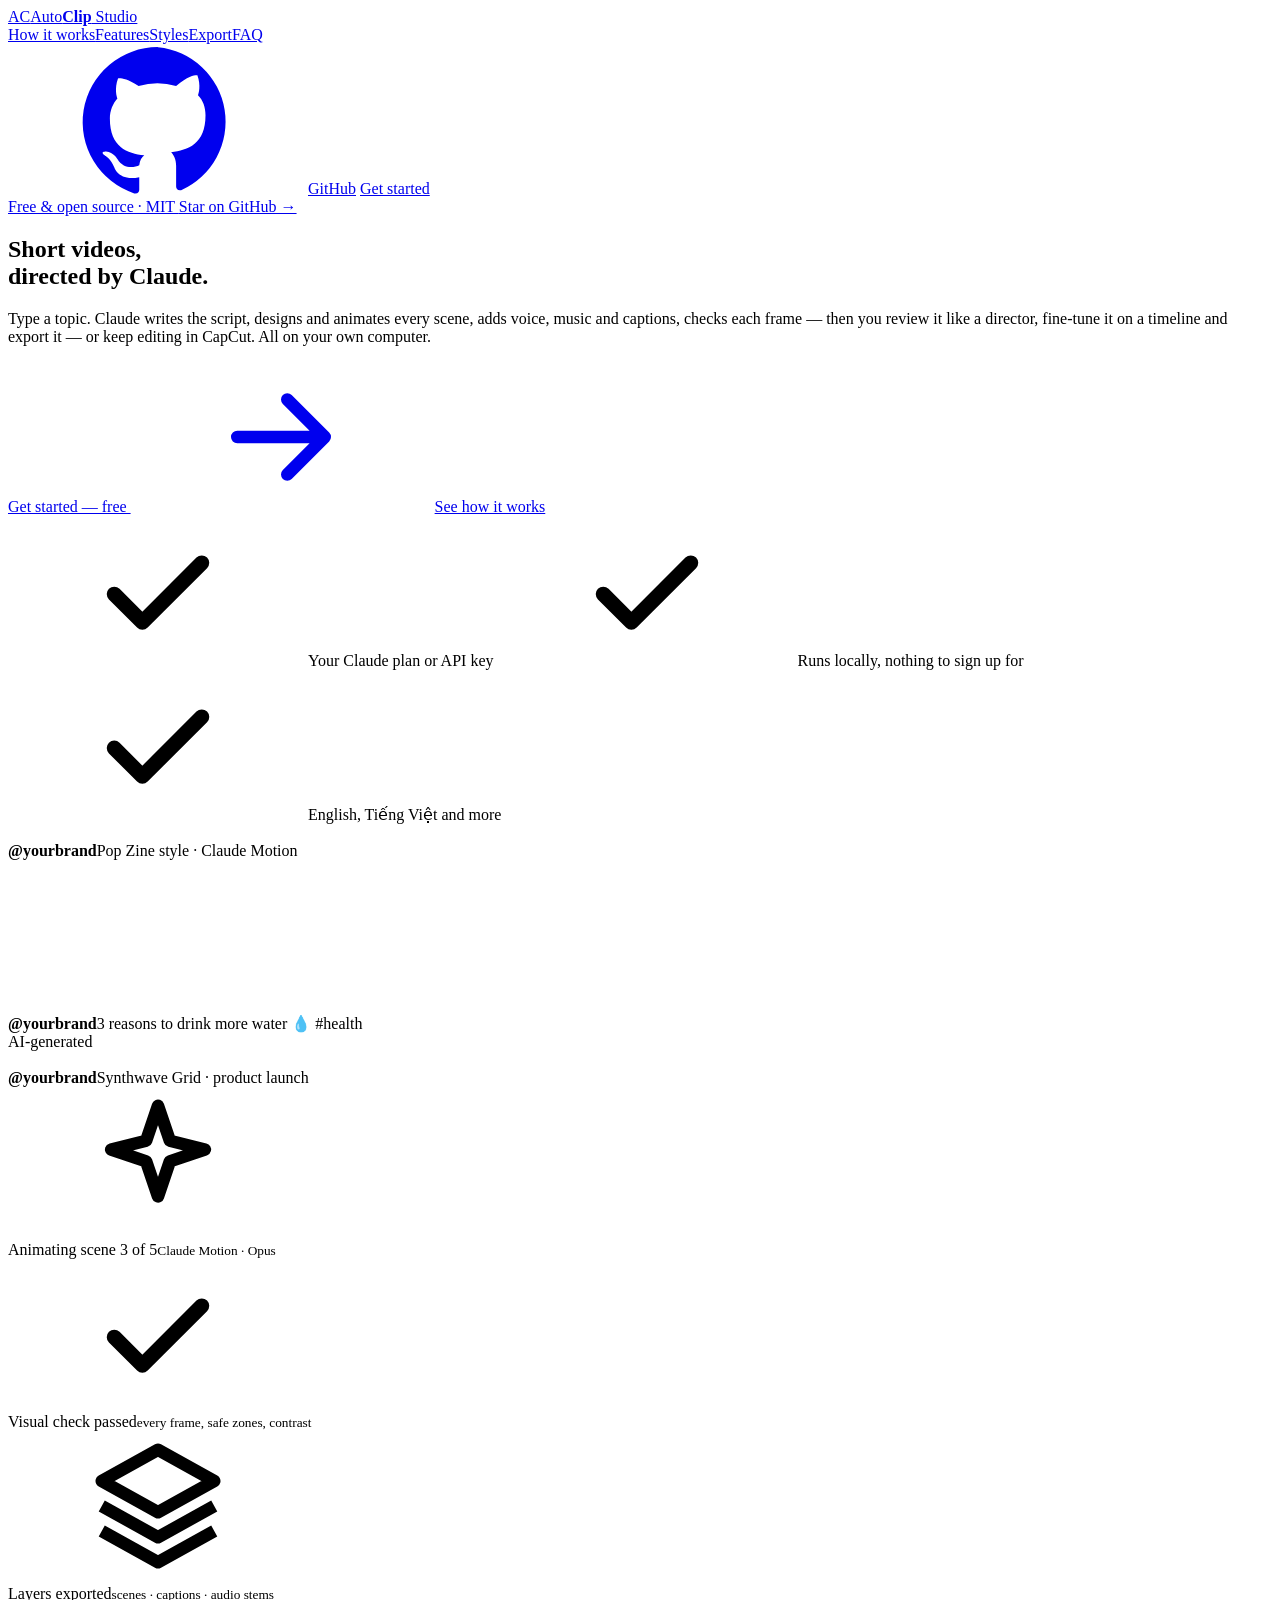
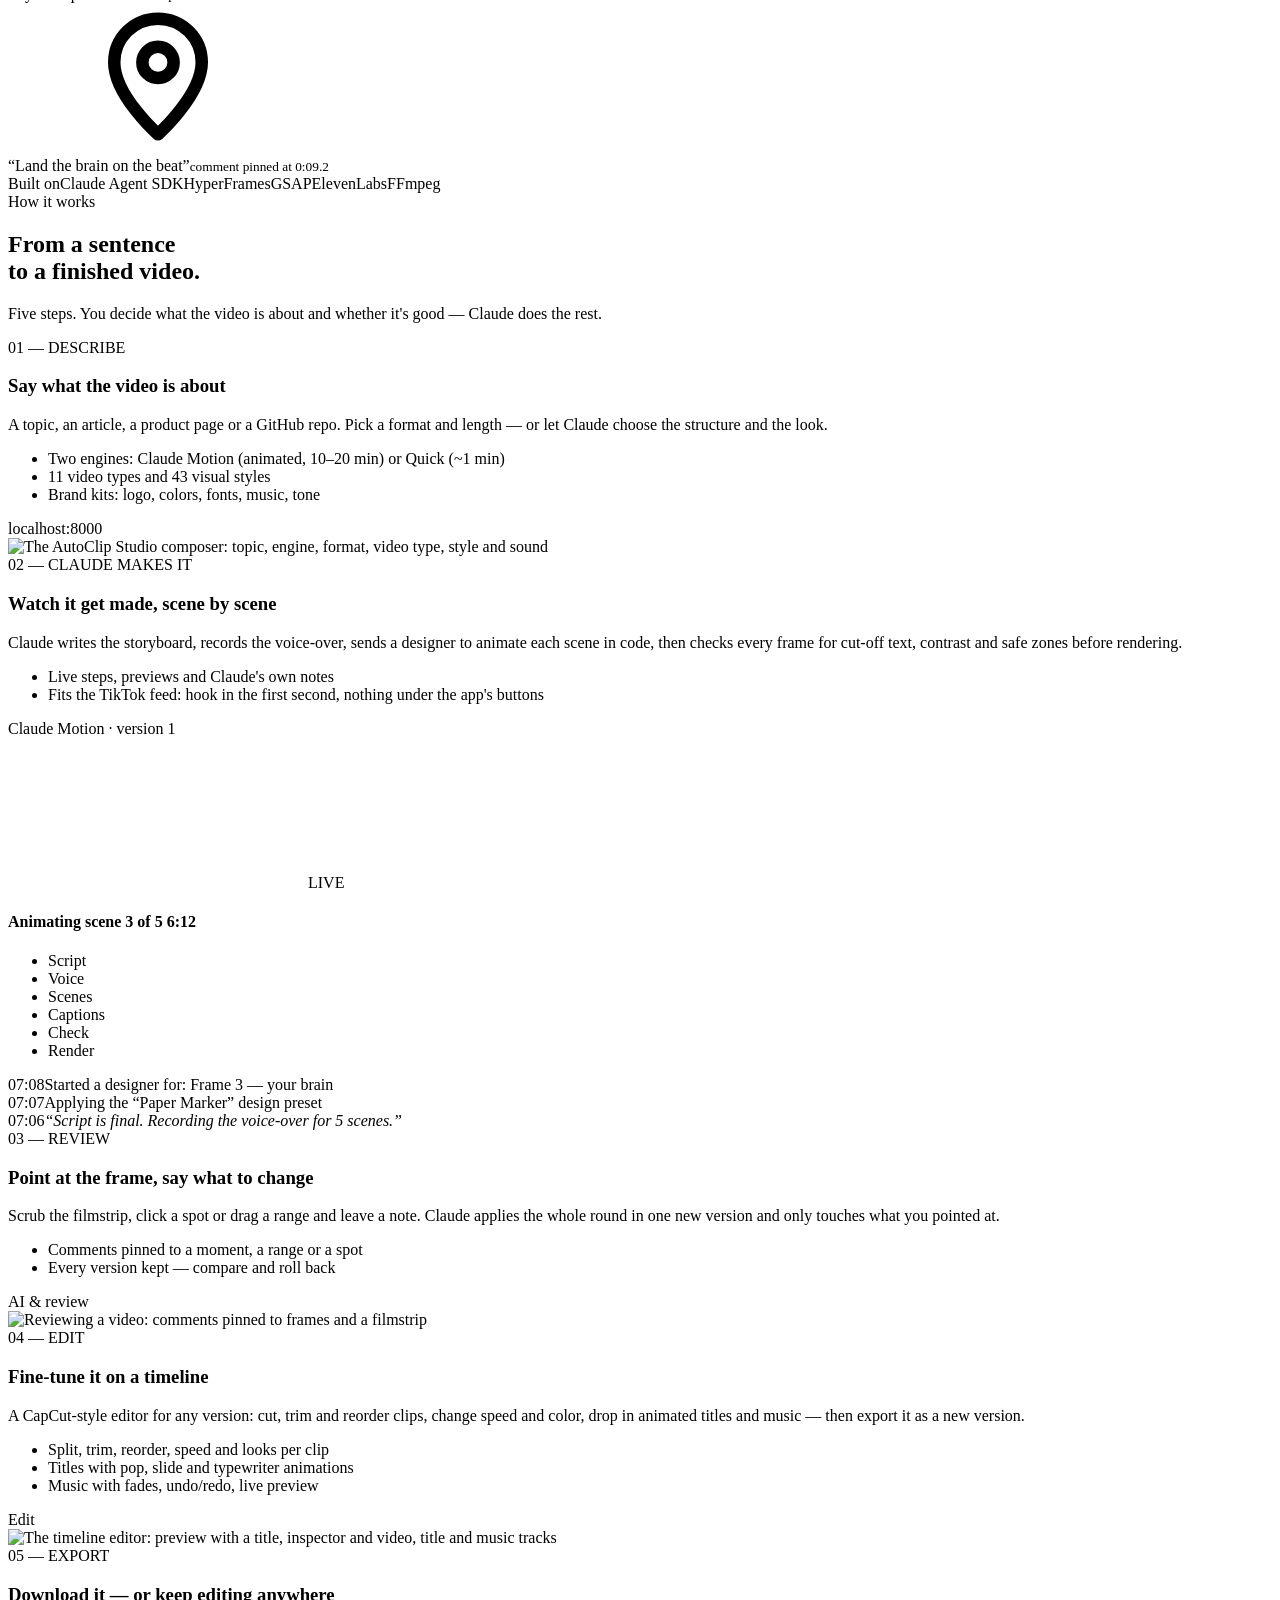
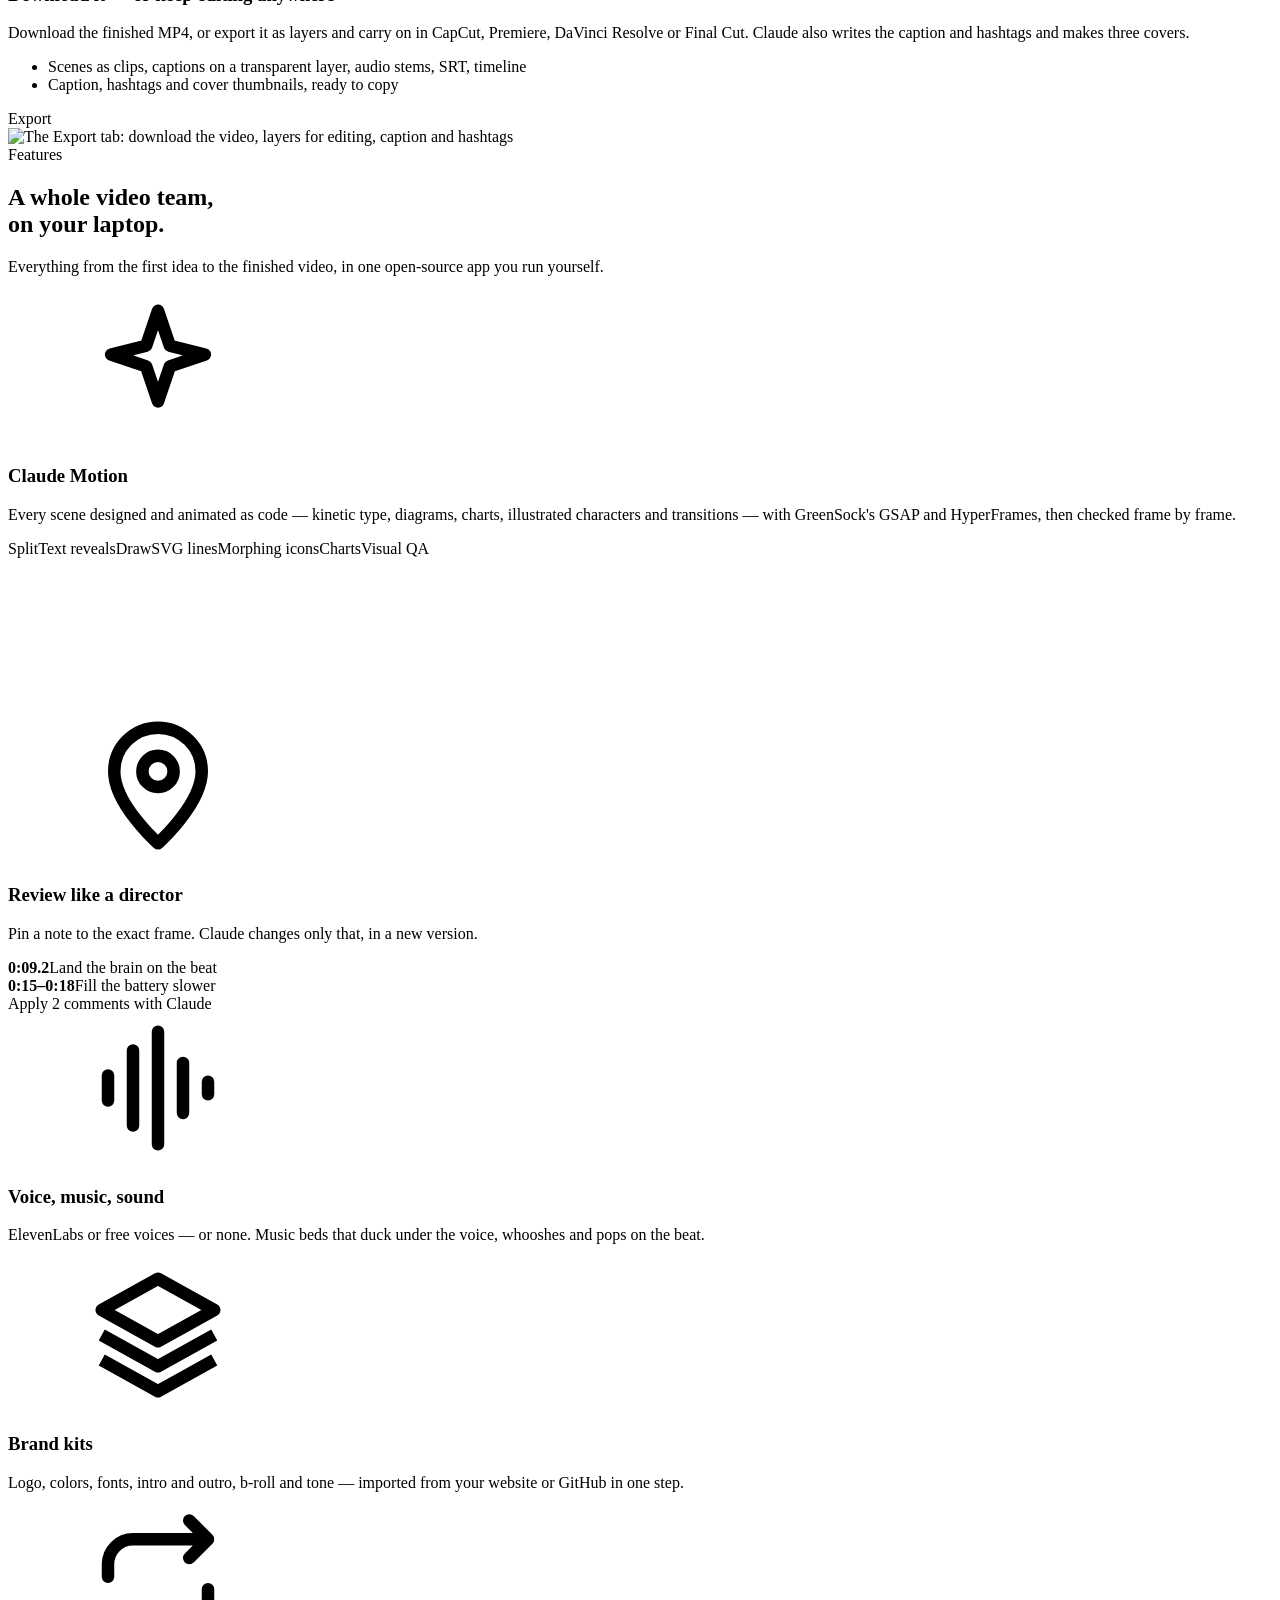
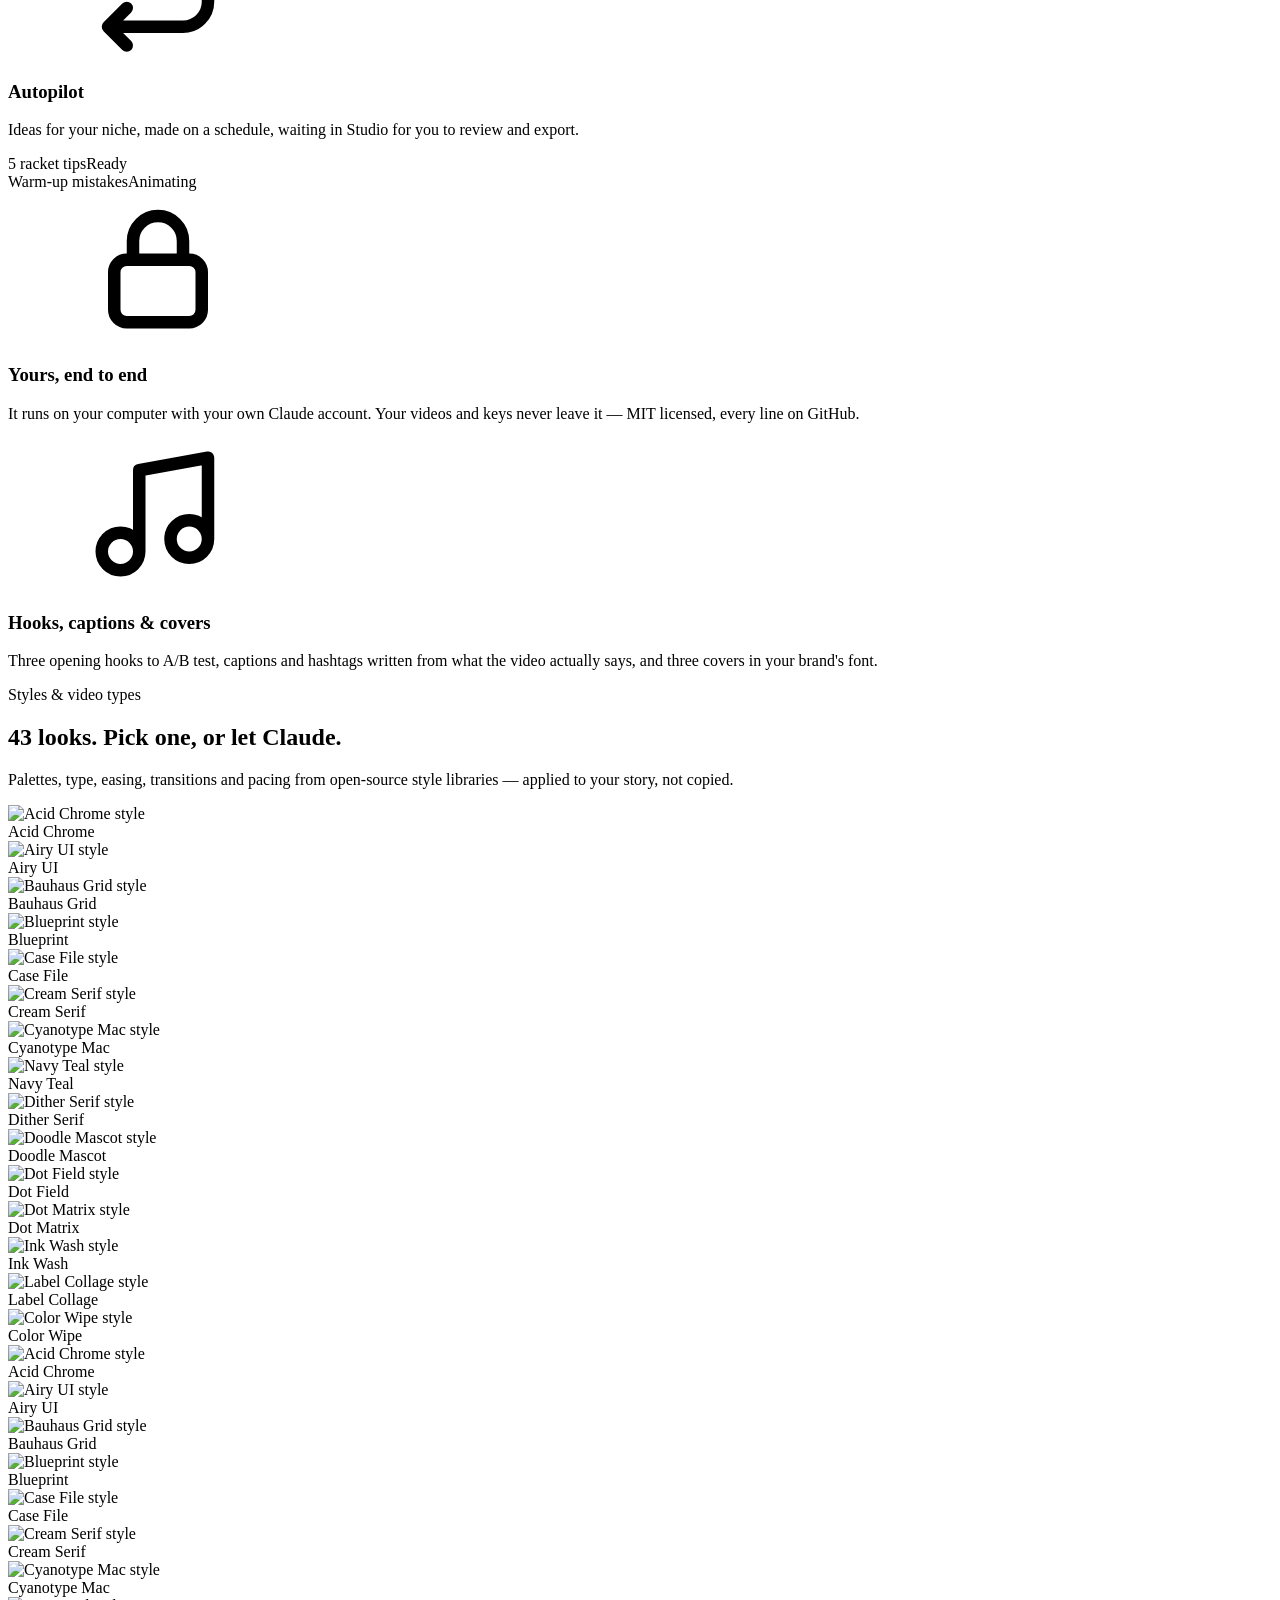
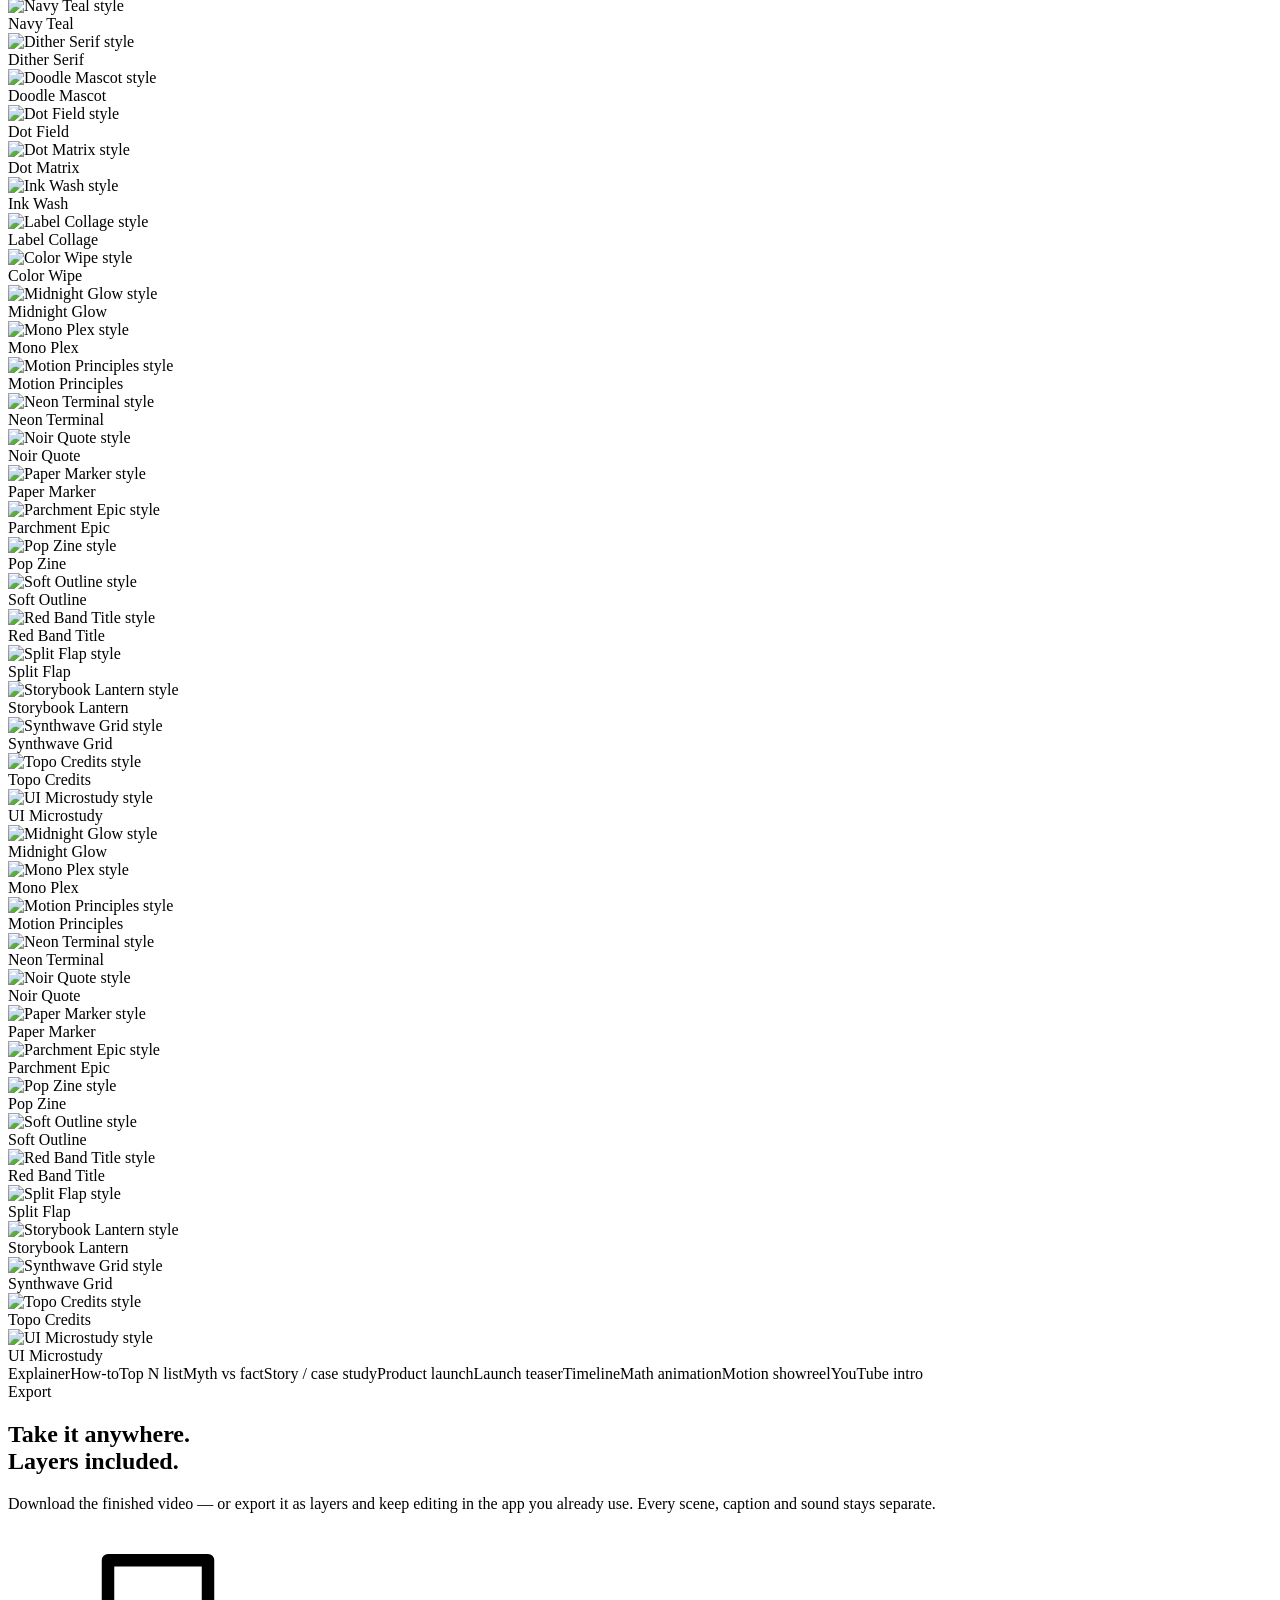
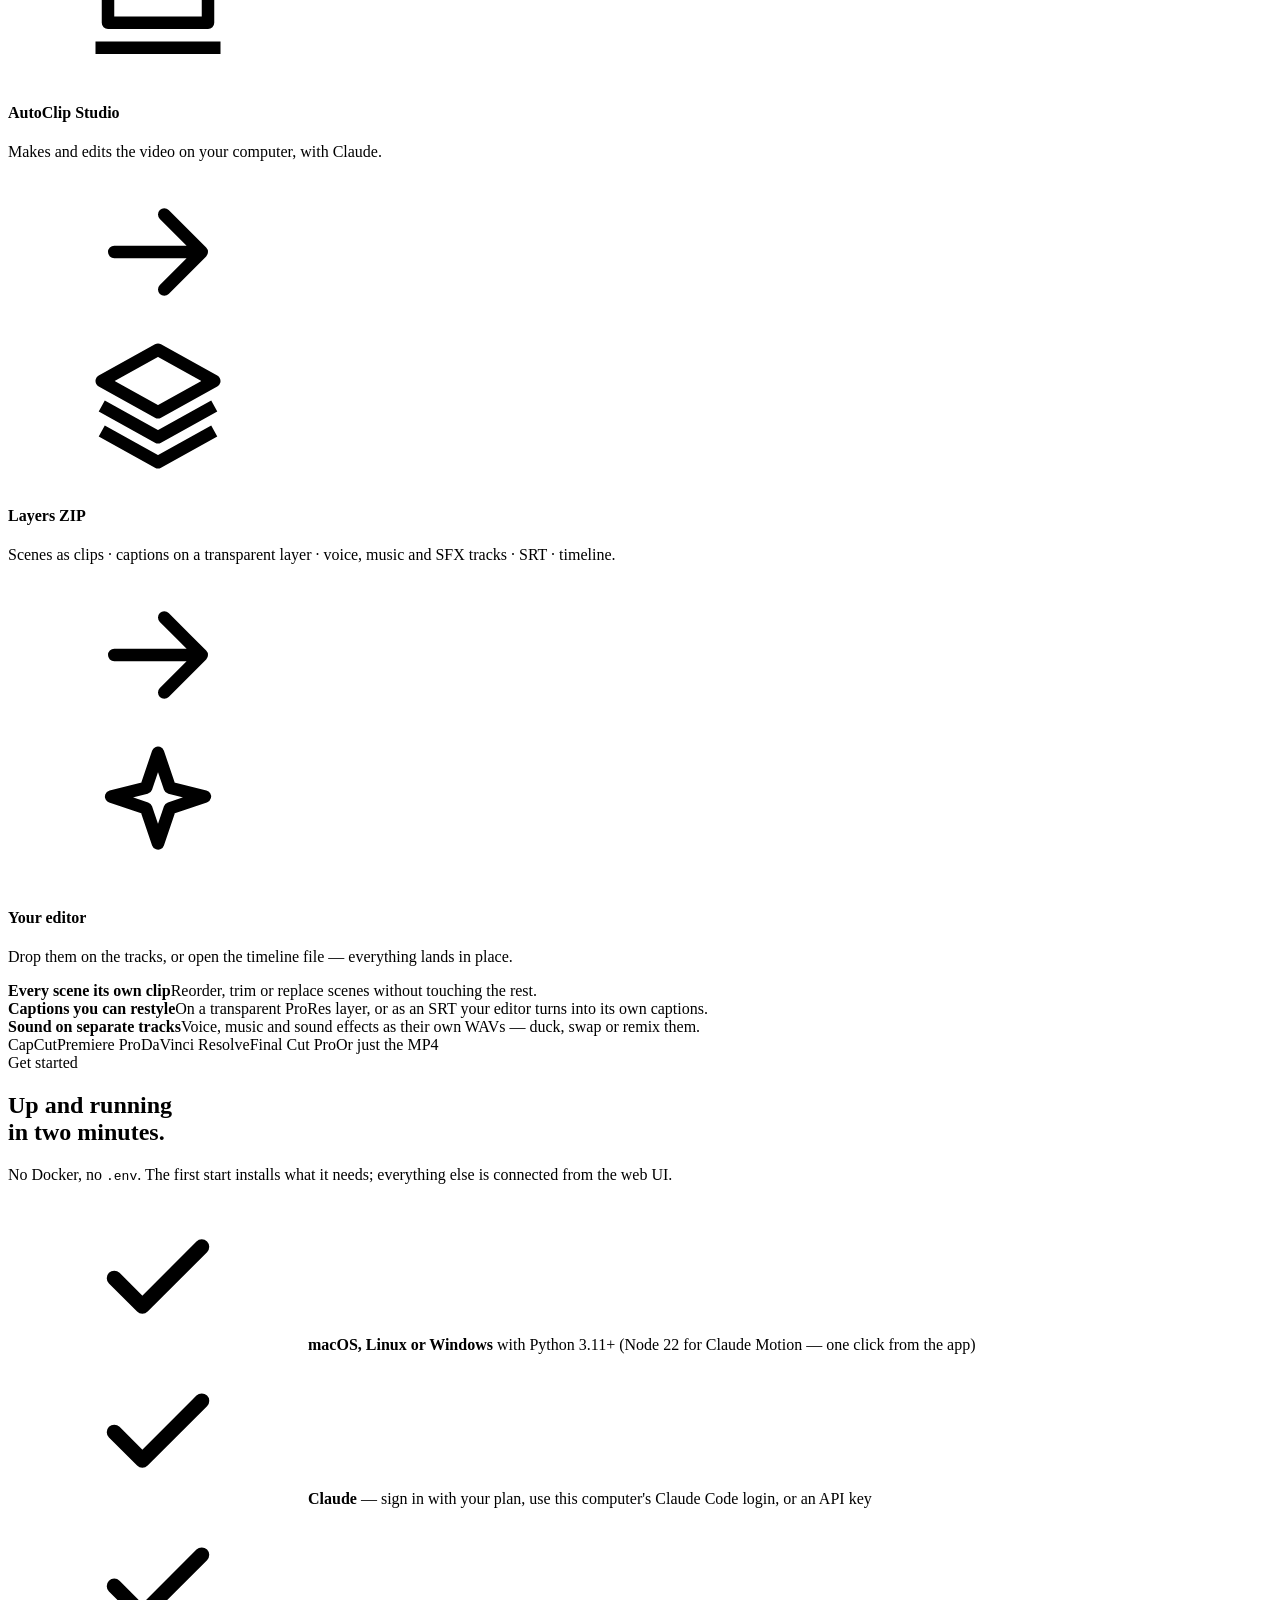
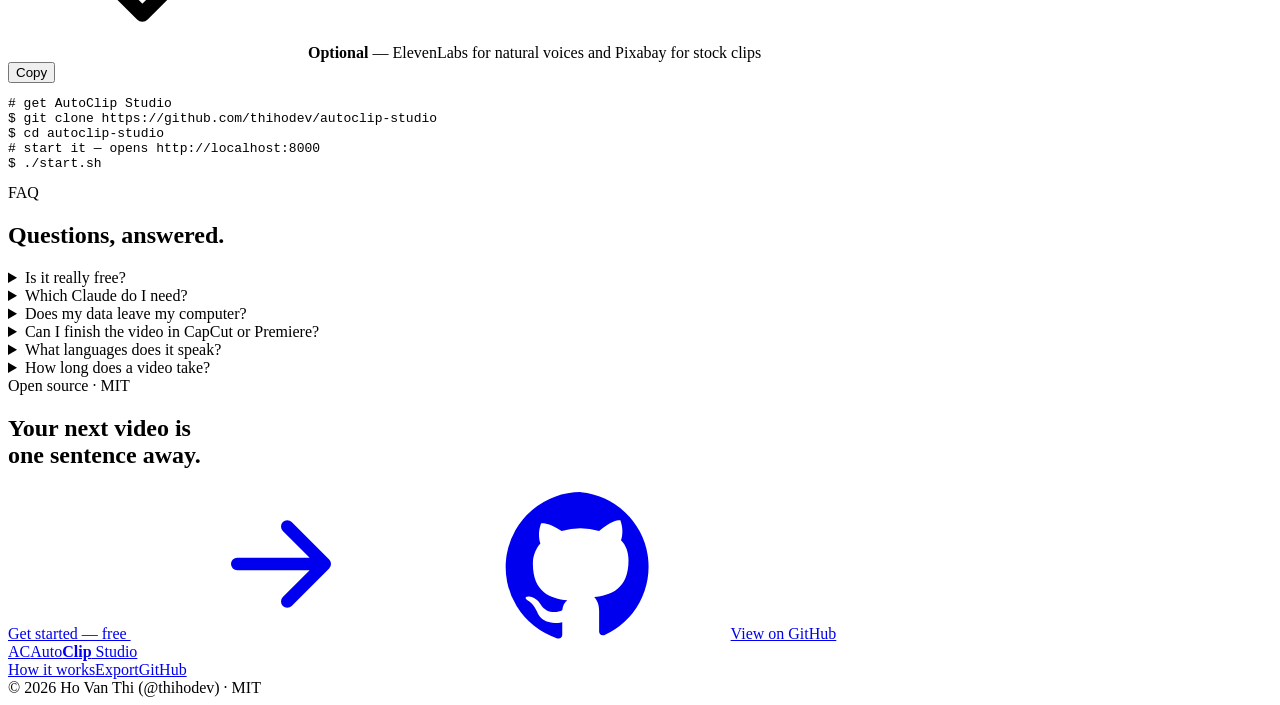
==== website/public/index.html @ 797ca65e "Drop social posting; focus on making and editing videos AutoClip now does one thing well: create vid" ====
<!doctype html>
<html lang="en">
<head>
<meta charset="utf-8">
<meta name="viewport" content="width=device-width, initial-scale=1">
<title>AutoClip Studio — AI short video maker for TikTok, Shorts &amp; Reels, directed by Claude</title>
<meta name="description" content="Open-source studio that turns a topic into a finished short video with Claude: script, animated scenes, voice, music, captions, frame-by-frame review, a timeline editor and layer export for CapCut, Premiere and DaVinci. Runs on your computer.">
<link rel="canonical" href="https://autoclip-connect.thihodev.workers.dev/">
<meta name="robots" content="index, follow, max-image-preview:large">
<meta name="keywords" content="AI video generator, TikTok video maker, Claude, YouTube Shorts, Reels, faceless videos, motion graphics, open source">
<meta property="og:type" content="website">
<meta property="og:site_name" content="AutoClip Studio">
<meta property="og:url" content="https://autoclip-connect.thihodev.workers.dev/">
<meta property="og:title" content="AutoClip Studio — short videos, directed by Claude">
<meta property="og:description" content="Type a topic. Claude writes, designs, animates and checks every scene. You review and post. Free, open source, runs on your computer.">
<meta property="og:image" content="https://autoclip-connect.thihodev.workers.dev/og.jpg">
<meta property="og:image:width" content="1280">
<meta property="og:image:height" content="640">
<meta property="og:image:alt" content="AutoClip Studio — short videos, directed by Claude">
<meta property="og:locale" content="en_US">
<meta name="twitter:card" content="summary_large_image">
<meta name="twitter:title" content="AutoClip Studio — short videos, directed by Claude">
<meta name="twitter:description" content="Type a topic. Claude writes, designs, animates and checks every scene. Free, open source, runs on your computer.">
<meta name="twitter:image" content="https://autoclip-connect.thihodev.workers.dev/og.jpg">
<script type="application/ld+json">[{"@context": "https://schema.org", "@type": "SoftwareApplication", "name": "AutoClip Studio", "applicationCategory": "MultimediaApplication", "operatingSystem": "macOS, Linux, Windows", "description": "Open-source studio that turns a topic into a finished short video with Claude: script, animated scenes, voice, music, captions, frame-by-frame review, a timeline editor and layer export for CapCut, Premiere and DaVinci. Runs on your computer.", "url": "https://autoclip-connect.thihodev.workers.dev/", "image": "https://autoclip-connect.thihodev.workers.dev/og.jpg", "license": "https://opensource.org/licenses/MIT", "offers": {"@type": "Offer", "price": "0", "priceCurrency": "USD"}, "author": {"@type": "Person", "name": "Ho Van Thi", "url": "https://github.com/thihodev"}, "sameAs": ["https://github.com/thihodev/autoclip-studio"]}, {"@context": "https://schema.org", "@type": "FAQPage", "mainEntity": [{"@type": "Question", "name": "Is it really free?", "acceptedAnswer": {"@type": "Answer", "text": "AutoClip Studio is free and open source (MIT). Making videos uses your own Claude account — your subscription's usage or your API key — and any optional services you connect, like ElevenLabs."}}, {"@type": "Question", "name": "Which Claude do I need?", "acceptedAnswer": {"@type": "Answer", "text": "Any of: signing in with a Claude plan from the app, the Claude Code login already on your computer, or an Anthropic API key. You choose; AutoClip never picks an account for you. Claude Motion works best with Opus."}}, {"@type": "Question", "name": "Does my data leave my computer?", "acceptedAnswer": {"@type": "Answer", "text": "Your videos, projects and keys stay in AutoClip's data folder on your computer. It talks to Claude, and to the services you connect, directly — nothing goes through us."}}, {"@type": "Question", "name": "Can I finish the video in CapCut or Premiere?", "acceptedAnswer": {"@type": "Answer", "text": "Yes. Export → Layers for editing gives you each scene as its own clip, the captions on a transparent layer (and as SRT), voice, music and sound effects as separate tracks, and a timeline file for DaVinci Resolve and Final Cut. Drag them into CapCut or Premiere and keep editing."}}, {"@type": "Question", "name": "What languages does it speak?", "acceptedAnswer": {"@type": "Answer", "text": "Scripts, voices and captions in English, Vietnamese, Spanish, Portuguese, French, German, Italian, Indonesian and more — with fonts that keep every diacritic intact. The app itself is in English and Vietnamese."}}, {"@type": "Question", "name": "How long does a video take?", "acceptedAnswer": {"@type": "Answer", "text": "Quick videos take about a minute. Claude Motion designs and animates every scene and checks each frame, which usually takes 10–20 minutes — you can leave the page while it works."}}]}]</script>
<meta name="theme-color" content="#0a0b0e">
<link rel="icon" href="/favicon.png">
<link rel="apple-touch-icon" href="/apple-touch-icon.png">
<link rel="preconnect" href="https://fonts.googleapis.com">
<link rel="preconnect" href="https://fonts.gstatic.com" crossorigin>
<link href="https://fonts.googleapis.com/css2?family=Inter:wght@400;500;600&family=Inter+Tight:wght@600;700&family=Instrument+Serif:ital@1&family=JetBrains+Mono:wght@400;500&display=swap" rel="stylesheet">
<link rel="stylesheet" href="/site.css">
</head>
<body>
<svg width="0" height="0" style="position:absolute" aria-hidden="true">
  <symbol id="i-gh" viewBox="0 0 24 24"><path fill="currentColor" d="M12 .5a12 12 0 0 0-3.8 23.4c.6.1.8-.3.8-.6v-2c-3.3.7-4-1.6-4-1.6-.6-1.4-1.4-1.8-1.4-1.8-1.1-.7.1-.7.1-.7 1.2.1 1.8 1.2 1.8 1.2 1.1 1.8 2.8 1.3 3.5 1 .1-.8.4-1.3.8-1.6-2.7-.3-5.5-1.3-5.5-5.9 0-1.3.5-2.4 1.2-3.2-.1-.3-.5-1.5.1-3.2 0 0 1-.3 3.3 1.2a11.5 11.5 0 0 1 6 0C17.3 4.7 18.3 5 18.3 5c.6 1.7.2 2.9.1 3.2.8.8 1.2 1.9 1.2 3.2 0 4.6-2.8 5.6-5.5 5.9.4.4.8 1.1.8 2.2v3.3c0 .3.2.7.8.6A12 12 0 0 0 12 .5Z"/></symbol>
  <symbol id="i-arrow" viewBox="0 0 24 24"><path fill="none" stroke="currentColor" stroke-width="2" stroke-linecap="round" stroke-linejoin="round" d="M5 12h14m-6-6 6 6-6 6"/></symbol>
  <symbol id="i-check" viewBox="0 0 24 24"><path fill="none" stroke="currentColor" stroke-width="2.4" stroke-linecap="round" stroke-linejoin="round" d="m5 12.5 4.5 4.5L19 7.5"/></symbol>
  <symbol id="i-spark" viewBox="0 0 24 24"><path fill="none" stroke="currentColor" stroke-width="2" stroke-linejoin="round" d="M12 3l1.9 5.6L19.5 10l-5.6 1.9L12 17.5l-1.9-5.6L4.5 10l5.6-1.4z"/></symbol>
  <symbol id="i-pin" viewBox="0 0 24 24"><path fill="none" stroke="currentColor" stroke-width="2" stroke-linecap="round" stroke-linejoin="round" d="M12 21s7-6.2 7-11.5A7 7 0 0 0 5 9.5C5 14.8 12 21 12 21Z"/><circle cx="12" cy="9.5" r="2.5" fill="none" stroke="currentColor" stroke-width="2"/></symbol>
  <symbol id="i-wave" viewBox="0 0 24 24"><path fill="none" stroke="currentColor" stroke-width="2" stroke-linecap="round" d="M4 10v4m4-8v12m4-15v18m4-13v8m4-5v2"/></symbol>
  <symbol id="i-brand" viewBox="0 0 24 24"><path fill="none" stroke="currentColor" stroke-width="2" stroke-linejoin="round" d="M12 3 3 8l9 5 9-5-9-5Zm-9 9 9 5 9-5M3 16l9 5 9-5"/></symbol>
  <symbol id="i-loop" viewBox="0 0 24 24"><path fill="none" stroke="currentColor" stroke-width="2" stroke-linecap="round" stroke-linejoin="round" d="M17 2l3 3-3 3M4 11V9a4 4 0 0 1 4-4h12M7 22l-3-3 3-3m13-3v2a4 4 0 0 1-4 4H4"/></symbol>
  <symbol id="i-laptop" viewBox="0 0 24 24"><path fill="none" stroke="currentColor" stroke-width="2" stroke-linejoin="round" d="M4 5h16v10H4zM2 19h20"/></symbol>
  <symbol id="i-lock" viewBox="0 0 24 24"><rect x="5" y="11" width="14" height="10" rx="2" fill="none" stroke="currentColor" stroke-width="2"/><path fill="none" stroke="currentColor" stroke-width="2" d="M8 11V8a4 4 0 0 1 8 0v3"/></symbol>
  <symbol id="i-note" viewBox="0 0 24 24"><path fill="none" stroke="currentColor" stroke-width="2" stroke-linejoin="round" d="M9 18V5l11-2v13M9 18a3 3 0 1 1-6 0 3 3 0 0 1 6 0Zm11-2a3 3 0 1 1-6 0 3 3 0 0 1 6 0Z"/></symbol>
  <symbol id="i-send" viewBox="0 0 24 24"><path fill="none" stroke="currentColor" stroke-width="2" stroke-linejoin="round" d="M22 2 11 13M22 2l-7 20-4-9-9-4 20-7Z"/></symbol>
</svg>

<header class="nav" id="nav">
  <div class="wrap">
    <a class="logo" href="/"><span class="mark">AC</span><span>Auto<b>Clip</b> Studio</span></a>
    <nav class="links"><a href="#how">How it works</a><a href="#features">Features</a><a href="#styles">Styles</a><a href="#export">Export</a><a href="#faq">FAQ</a></nav>
    <div class="right">
      <a class="gh" href="https://github.com/thihodev/autoclip-studio" target="_blank" rel="noopener"><svg><use href="#i-gh"/></svg>GitHub<span class="stars" id="stars"></span></a>
      <a class="btn primary sm" href="#install">Get started</a>
    </div>
  </div>
</header>

<main>
<section class="hero">
  <div class="wrap">
    <a class="pill rv" href="https://github.com/thihodev/autoclip-studio" target="_blank" rel="noopener">Free &amp; open source · MIT <span class="tag">Star on GitHub →</span></a>
    <h1 class="rv">Short videos,<br><span class="serif">directed by Claude.</span></h1>
    <p class="lead rv">Type a topic. Claude writes the script, designs and animates every scene, adds voice, music and captions, checks each frame — then you review it like a director, fine-tune it on a timeline and export it — or keep editing in CapCut. All on your own computer.</p>
    <div class="cta rv">
      <a class="btn primary" href="#install">Get started — free <svg><use href="#i-arrow"/></svg></a>
      <a class="btn ghost" href="#how">See how it works</a>
    </div>
    <div class="trust rv">
      <span><svg><use href="#i-check"/></svg>Your Claude plan or API key</span>
      <span><svg><use href="#i-check"/></svg>Runs locally, nothing to sign up for</span>
      <span><svg><use href="#i-check"/></svg>English, Tiếng Việt and more</span>
    </div>

    <div class="stage">
      <div class="phone left"><div class="screen"><div class="notch"></div><img src="/styles/pop-zine.webp" alt="" loading="lazy"><div class="tt"><b>@yourbrand</b>Pop Zine style · Claude Motion</div></div></div>
      <div class="phone main"><div class="screen"><div class="notch"></div>
        <video src="/media/hero.mp4" poster="/media/hero.jpg" autoplay muted loop playsinline aria-label="A video made with AutoClip Studio"></video>
        <div class="tt-rail"><i></i><i></i><i></i></div>
        <div class="tt"><b>@yourbrand</b>3 reasons to drink more water 💧 #health<br><span class="aigc">AI-generated</span></div></div></div>
      <div class="phone right"><div class="screen"><div class="notch"></div><img src="/styles/synthwave-grid.webp" alt="" loading="lazy"><div class="tt"><b>@yourbrand</b>Synthwave Grid · product launch</div></div></div>

      <div class="chip c1"><span class="ic"><svg><use href="#i-spark"/></svg></span><div>Animating scene 3 of 5<small>Claude Motion · Opus</small><div class="bar"><i></i></div></div></div>
      <div class="chip c2"><span class="ic"><svg><use href="#i-check"/></svg></span><div>Visual check passed<small>every frame, safe zones, contrast</small></div></div>
      <div class="chip c3"><span class="ic"><svg><use href="#i-brand"/></svg></span><div>Layers exported<small>scenes · captions · audio stems</small></div></div>
      <div class="chip c4"><span class="ic"><svg><use href="#i-pin"/></svg></span><div>“Land the brain on the beat”<small>comment pinned at 0:09.2</small></div></div>
    </div>

    <div class="built rv"><span class="lbl">Built on</span><span>Claude Agent SDK</span><span>HyperFrames</span><span>GSAP</span><span>ElevenLabs</span><span>FFmpeg</span></div>
  </div>
</section>

<section id="how">
  <div class="wrap">
    <div class="head rv"><div><div class="eyebrow">How it works</div><h2>From a sentence<br>to a <span class="serif">finished video.</span></h2></div>
      <p class="sub">Five steps. You decide what the video is about and whether it's good — Claude does the rest.</p></div>
    <div class="steps">
      <div class="step rv">
        <div><div class="n">01 — DESCRIBE</div><h3>Say what the video is about</h3><p>A topic, an article, a product page or a GitHub repo. Pick a format and length — or let Claude choose the structure and the look.</p>
          <ul class="pts"><li>Two engines: Claude Motion (animated, 10–20 min) or Quick (~1 min)</li><li>11 video types and 43 visual styles</li><li>Brand kits: logo, colors, fonts, music, tone</li></ul></div>
        <div class="window"><div class="bar-top"><i></i><i></i><i></i><span>localhost:8000</span></div><img src="/shots/composer.webp" alt="The AutoClip Studio composer: topic, engine, format, video type, style and sound" loading="lazy"></div>
      </div>
      <div class="step rv">
        <div><div class="n">02 — CLAUDE MAKES IT</div><h3>Watch it get made, scene by scene</h3><p>Claude writes the storyboard, records the voice-over, sends a designer to animate each scene in code, then checks every frame for cut-off text, contrast and safe zones before rendering.</p>
          <ul class="pts"><li>Live steps, previews and Claude's own notes</li><li>Fits the TikTok feed: hook in the first second, nothing under the app's buttons</li></ul></div>
        <div class="window"><div class="bar-top"><i></i><i></i><i></i><span>Claude Motion · version 1</span></div>
          <div class="live">
            <div class="shot"><video src="/media/hero.mp4" autoplay muted loop playsinline></video><span class="badge">LIVE</span></div>
            <div><h4>Animating scene 3 of 5 <span>6:12</span></h4>
              <ul class="ls"><li class="d">Script</li><li class="d">Voice</li><li class="c">Scenes</li><li>Captions</li><li>Check</li><li>Render</li></ul>
              <div class="pbar"><i></i></div>
              <div class="feed"><div><span>07:08</span>Started a designer for: Frame 3 — your brain</div><div><span>07:07</span>Applying the “Paper Marker” design preset</div><div><span>07:06</span><em class="say">“Script is final. Recording the voice-over for 5 scenes.”</em></div></div></div>
          </div></div>
      </div>
      <div class="step rv">
        <div><div class="n">03 — REVIEW</div><h3>Point at the frame, say what to change</h3><p>Scrub the filmstrip, click a spot or drag a range and leave a note. Claude applies the whole round in one new version and only touches what you pointed at.</p>
          <ul class="pts"><li>Comments pinned to a moment, a range or a spot</li><li>Every version kept — compare and roll back</li></ul></div>
        <div class="window"><div class="bar-top"><i></i><i></i><i></i><span>AI &amp; review</span></div><img src="/shots/review.webp" alt="Reviewing a video: comments pinned to frames and a filmstrip" loading="lazy"></div>
      </div>
      <div class="step rv">
        <div><div class="n">04 — EDIT</div><h3>Fine-tune it on a timeline</h3><p>A CapCut-style editor for any version: cut, trim and reorder clips, change speed and color, drop in animated titles and music — then export it as a new version.</p>
          <ul class="pts"><li>Split, trim, reorder, speed and looks per clip</li><li>Titles with pop, slide and typewriter animations</li><li>Music with fades, undo/redo, live preview</li></ul></div>
        <div class="window"><div class="bar-top"><i></i><i></i><i></i><span>Edit</span></div><img src="/shots/edit.webp" alt="The timeline editor: preview with a title, inspector and video, title and music tracks" loading="lazy"></div>
      </div>
      <div class="step rv">
        <div><div class="n">05 — EXPORT</div><h3>Download it — or keep editing anywhere</h3><p>Download the finished MP4, or export it as layers and carry on in CapCut, Premiere, DaVinci Resolve or Final Cut. Claude also writes the caption and hashtags and makes three covers.</p>
          <ul class="pts"><li>Scenes as clips, captions on a transparent layer, audio stems, SRT, timeline</li><li>Caption, hashtags and cover thumbnails, ready to copy</li></ul></div>
        <div class="window"><div class="bar-top"><i></i><i></i><i></i><span>Export</span></div><img src="/shots/export.webp" alt="The Export tab: download the video, layers for editing, caption and hashtags" loading="lazy"></div>
      </div>
    </div>
  </div>
</section>

<section id="features">
  <div class="wrap">
    <div class="head center rv"><div class="eyebrow">Features</div><h2>A whole video team,<br><span class="serif">on your laptop.</span></h2>
      <p class="sub">Everything from the first idea to the finished video, in one open-source app you run yourself.</p></div>
    <div class="bento">
      <div class="card span-4 rv"><div class="motion-demo"><div><span class="ico"><svg><use href="#i-spark"/></svg></span>
        <h3>Claude Motion</h3><p>Every scene designed and animated as code — kinetic type, diagrams, charts, illustrated characters and transitions — with GreenSock's GSAP and HyperFrames, then checked frame by frame.</p>
        <div class="tags"><span>SplitText reveals</span><span>DrawSVG lines</span><span>Morphing icons</span><span>Charts</span><span>Visual QA</span></div></div>
        <div class="mini"><video src="/media/hero.mp4" autoplay muted loop playsinline></video></div></div></div>
      <div class="card span-2 rv"><span class="ico"><svg><use href="#i-pin"/></svg></span><h3>Review like a director</h3><p>Pin a note to the exact frame. Claude changes only that, in a new version.</p><div class="pins" aria-hidden="true"><div><b>0:09.2</b>Land the brain on the beat</div><div><b>0:15–0:18</b>Fill the battery slower</div><div class="go">Apply 2 comments with Claude</div></div></div>
      <div class="card span-2 rv"><span class="ico"><svg><use href="#i-wave"/></svg></span><h3>Voice, music, sound</h3><p>ElevenLabs or free voices — or none. Music beds that duck under the voice, whooshes and pops on the beat.</p>
        <div class="wave" aria-hidden="true"><i style="height:40%"></i><i style="height:70%;animation-delay:-.2s"></i><i style="height:55%;animation-delay:-.4s"></i><i style="height:90%;animation-delay:-.6s"></i><i style="height:60%;animation-delay:-.8s"></i><i style="height:80%;animation-delay:-1s"></i><i style="height:45%;animation-delay:-.3s"></i><i style="height:75%;animation-delay:-.5s"></i><i style="height:50%;animation-delay:-.7s"></i><i style="height:85%;animation-delay:-.9s"></i><i style="height:35%;animation-delay:-.1s"></i><i style="height:65%;animation-delay:-1.1s"></i></div></div>
      <div class="card span-2 rv"><span class="ico"><svg><use href="#i-brand"/></svg></span><h3>Brand kits</h3><p>Logo, colors, fonts, intro and outro, b-roll and tone — imported from your website or GitHub in one step.</p>
        <div class="swatches" aria-hidden="true"><i style="background:#e8385a"></i><i style="background:#0f1115"></i><i style="background:#f3f4f6"></i><i style="background:#ff8a5b"></i></div></div>
      <div class="card span-2 rv"><span class="ico"><svg><use href="#i-loop"/></svg></span><h3>Autopilot</h3><p>Ideas for your niche, made on a schedule, waiting in Studio for you to review and export.</p>
        <div class="queue"><div>5 racket tips<span class="ok">Ready</span></div><div>Warm-up mistakes<span class="wait">Animating</span></div></div></div>
      <div class="card span-3 rv"><span class="ico"><svg><use href="#i-lock"/></svg></span><h3>Yours, end to end</h3><p>It runs on your computer with your own Claude account. Your videos and keys never leave it — MIT licensed, every line on GitHub.</p></div>
      <div class="card span-3 rv"><span class="ico"><svg><use href="#i-note"/></svg></span><h3>Hooks, captions &amp; covers</h3><p>Three opening hooks to A/B test, captions and hashtags written from what the video actually says, and three covers in your brand's font.</p></div>
    </div>
  </div>
</section>

<section id="styles">
  <div class="wrap"><div class="head center rv"><div class="eyebrow">Styles &amp; video types</div><h2>43 looks. <span class="serif">Pick one, or let Claude.</span></h2>
    <p class="sub">Palettes, type, easing, transitions and pacing from open-source style libraries — applied to your story, not copied.</p></div></div>
  <div class="marquee rv">
    <div class="row"><div class="poster"><img src="/styles/acid-chrome.webp" alt="Acid Chrome style" loading="lazy"><div>Acid Chrome</div></div><div class="poster"><img src="/styles/agent-ui-demo.webp" alt="Airy UI style" loading="lazy"><div>Airy UI</div></div><div class="poster"><img src="/styles/bauhaus-grid.webp" alt="Bauhaus Grid style" loading="lazy"><div>Bauhaus Grid</div></div><div class="poster"><img src="/styles/blueprint-explainer.webp" alt="Blueprint style" loading="lazy"><div>Blueprint</div></div><div class="poster"><img src="/styles/case-file.webp" alt="Case File style" loading="lazy"><div>Case File</div></div><div class="poster"><img src="/styles/cream-serif-launch.webp" alt="Cream Serif style" loading="lazy"><div>Cream Serif</div></div><div class="poster"><img src="/styles/cyanotype-mac.webp" alt="Cyanotype Mac style" loading="lazy"><div>Cyanotype Mac</div></div><div class="poster"><img src="/styles/data-story.webp" alt="Navy Teal style" loading="lazy"><div>Navy Teal</div></div><div class="poster"><img src="/styles/dither-serif.webp" alt="Dither Serif style" loading="lazy"><div>Dither Serif</div></div><div class="poster"><img src="/styles/doodle-mascot.webp" alt="Doodle Mascot style" loading="lazy"><div>Doodle Mascot</div></div><div class="poster"><img src="/styles/dot-field-showreel.webp" alt="Dot Field style" loading="lazy"><div>Dot Field</div></div><div class="poster"><img src="/styles/dot-matrix.webp" alt="Dot Matrix style" loading="lazy"><div>Dot Matrix</div></div><div class="poster"><img src="/styles/ink-wash.webp" alt="Ink Wash style" loading="lazy"><div>Ink Wash</div></div><div class="poster"><img src="/styles/label-collage.webp" alt="Label Collage style" loading="lazy"><div>Label Collage</div></div><div class="poster"><img src="/styles/life-timeline.webp" alt="Color Wipe style" loading="lazy"><div>Color Wipe</div></div><div class="poster" aria-hidden="true"><img src="/styles/acid-chrome.webp" alt="Acid Chrome style" loading="lazy"><div>Acid Chrome</div></div><div class="poster" aria-hidden="true"><img src="/styles/agent-ui-demo.webp" alt="Airy UI style" loading="lazy"><div>Airy UI</div></div><div class="poster" aria-hidden="true"><img src="/styles/bauhaus-grid.webp" alt="Bauhaus Grid style" loading="lazy"><div>Bauhaus Grid</div></div><div class="poster" aria-hidden="true"><img src="/styles/blueprint-explainer.webp" alt="Blueprint style" loading="lazy"><div>Blueprint</div></div><div class="poster" aria-hidden="true"><img src="/styles/case-file.webp" alt="Case File style" loading="lazy"><div>Case File</div></div><div class="poster" aria-hidden="true"><img src="/styles/cream-serif-launch.webp" alt="Cream Serif style" loading="lazy"><div>Cream Serif</div></div><div class="poster" aria-hidden="true"><img src="/styles/cyanotype-mac.webp" alt="Cyanotype Mac style" loading="lazy"><div>Cyanotype Mac</div></div><div class="poster" aria-hidden="true"><img src="/styles/data-story.webp" alt="Navy Teal style" loading="lazy"><div>Navy Teal</div></div><div class="poster" aria-hidden="true"><img src="/styles/dither-serif.webp" alt="Dither Serif style" loading="lazy"><div>Dither Serif</div></div><div class="poster" aria-hidden="true"><img src="/styles/doodle-mascot.webp" alt="Doodle Mascot style" loading="lazy"><div>Doodle Mascot</div></div><div class="poster" aria-hidden="true"><img src="/styles/dot-field-showreel.webp" alt="Dot Field style" loading="lazy"><div>Dot Field</div></div><div class="poster" aria-hidden="true"><img src="/styles/dot-matrix.webp" alt="Dot Matrix style" loading="lazy"><div>Dot Matrix</div></div><div class="poster" aria-hidden="true"><img src="/styles/ink-wash.webp" alt="Ink Wash style" loading="lazy"><div>Ink Wash</div></div><div class="poster" aria-hidden="true"><img src="/styles/label-collage.webp" alt="Label Collage style" loading="lazy"><div>Label Collage</div></div><div class="poster" aria-hidden="true"><img src="/styles/life-timeline.webp" alt="Color Wipe style" loading="lazy"><div>Color Wipe</div></div></div>
    <div class="row rev"><div class="poster"><img src="/styles/midnight-launch.webp" alt="Midnight Glow style" loading="lazy"><div>Midnight Glow</div></div><div class="poster"><img src="/styles/mono-changelog.webp" alt="Mono Plex style" loading="lazy"><div>Mono Plex</div></div><div class="poster"><img src="/styles/motion-principles.webp" alt="Motion Principles style" loading="lazy"><div>Motion Principles</div></div><div class="poster"><img src="/styles/neon-terminal.webp" alt="Neon Terminal style" loading="lazy"><div>Neon Terminal</div></div><div class="poster"><img src="/styles/noir-quote.webp" alt="Noir Quote style" loading="lazy"><div>Noir Quote</div></div><div class="poster"><img src="/styles/paper-marker.webp" alt="Paper Marker style" loading="lazy"><div>Paper Marker</div></div><div class="poster"><img src="/styles/parchment-epic.webp" alt="Parchment Epic style" loading="lazy"><div>Parchment Epic</div></div><div class="poster"><img src="/styles/pop-zine.webp" alt="Pop Zine style" loading="lazy"><div>Pop Zine</div></div><div class="poster"><img src="/styles/recipe-steps.webp" alt="Soft Outline style" loading="lazy"><div>Soft Outline</div></div><div class="poster"><img src="/styles/red-band-title.webp" alt="Red Band Title style" loading="lazy"><div>Red Band Title</div></div><div class="poster"><img src="/styles/split-flap.webp" alt="Split Flap style" loading="lazy"><div>Split Flap</div></div><div class="poster"><img src="/styles/storybook-lantern.webp" alt="Storybook Lantern style" loading="lazy"><div>Storybook Lantern</div></div><div class="poster"><img src="/styles/synthwave-grid.webp" alt="Synthwave Grid style" loading="lazy"><div>Synthwave Grid</div></div><div class="poster"><img src="/styles/topo-credits.webp" alt="Topo Credits style" loading="lazy"><div>Topo Credits</div></div><div class="poster"><img src="/styles/ui-microstudy.webp" alt="UI Microstudy style" loading="lazy"><div>UI Microstudy</div></div><div class="poster" aria-hidden="true"><img src="/styles/midnight-launch.webp" alt="Midnight Glow style" loading="lazy"><div>Midnight Glow</div></div><div class="poster" aria-hidden="true"><img src="/styles/mono-changelog.webp" alt="Mono Plex style" loading="lazy"><div>Mono Plex</div></div><div class="poster" aria-hidden="true"><img src="/styles/motion-principles.webp" alt="Motion Principles style" loading="lazy"><div>Motion Principles</div></div><div class="poster" aria-hidden="true"><img src="/styles/neon-terminal.webp" alt="Neon Terminal style" loading="lazy"><div>Neon Terminal</div></div><div class="poster" aria-hidden="true"><img src="/styles/noir-quote.webp" alt="Noir Quote style" loading="lazy"><div>Noir Quote</div></div><div class="poster" aria-hidden="true"><img src="/styles/paper-marker.webp" alt="Paper Marker style" loading="lazy"><div>Paper Marker</div></div><div class="poster" aria-hidden="true"><img src="/styles/parchment-epic.webp" alt="Parchment Epic style" loading="lazy"><div>Parchment Epic</div></div><div class="poster" aria-hidden="true"><img src="/styles/pop-zine.webp" alt="Pop Zine style" loading="lazy"><div>Pop Zine</div></div><div class="poster" aria-hidden="true"><img src="/styles/recipe-steps.webp" alt="Soft Outline style" loading="lazy"><div>Soft Outline</div></div><div class="poster" aria-hidden="true"><img src="/styles/red-band-title.webp" alt="Red Band Title style" loading="lazy"><div>Red Band Title</div></div><div class="poster" aria-hidden="true"><img src="/styles/split-flap.webp" alt="Split Flap style" loading="lazy"><div>Split Flap</div></div><div class="poster" aria-hidden="true"><img src="/styles/storybook-lantern.webp" alt="Storybook Lantern style" loading="lazy"><div>Storybook Lantern</div></div><div class="poster" aria-hidden="true"><img src="/styles/synthwave-grid.webp" alt="Synthwave Grid style" loading="lazy"><div>Synthwave Grid</div></div><div class="poster" aria-hidden="true"><img src="/styles/topo-credits.webp" alt="Topo Credits style" loading="lazy"><div>Topo Credits</div></div><div class="poster" aria-hidden="true"><img src="/styles/ui-microstudy.webp" alt="UI Microstudy style" loading="lazy"><div>UI Microstudy</div></div></div>
  </div>
  <div class="wrap"><div class="types rv"><span>Explainer</span><span>How-to</span><span>Top N list</span><span>Myth vs fact</span><span>Story / case study</span><span>Product launch</span><span>Launch teaser</span><span>Timeline</span><span>Math animation</span><span>Motion showreel</span><span>YouTube intro</span></div></div>
</section>

<section id="export">
  <div class="wrap">
    <div class="head rv"><div><div class="eyebrow">Export</div><h2>Take it anywhere.<br><span class="serif">Layers included.</span></h2></div>
      <p class="sub">Download the finished video — or export it as layers and keep editing in the app you already use. Every scene, caption and sound stays separate.</p></div>
    <div class="flow rv">
      <div class="node"><span class="ico"><svg><use href="#i-laptop"/></svg></span><h4>AutoClip Studio</h4><p>Makes and edits the video on your computer, with Claude.</p></div>
      <div class="arrow"><svg><use href="#i-arrow"/></svg></div>
      <div class="node mid"><span class="ico"><svg><use href="#i-brand"/></svg></span><h4>Layers ZIP</h4><p>Scenes as clips · captions on a transparent layer · voice, music and SFX tracks · SRT · timeline.</p></div>
      <div class="arrow"><svg><use href="#i-arrow"/></svg></div>
      <div class="node"><span class="ico"><svg><use href="#i-spark"/></svg></span><h4>Your editor</h4><p>Drop them on the tracks, or open the timeline file — everything lands in place.</p></div>
    </div>
    <div class="promise rv">
      <div><b>Every scene its own clip</b>Reorder, trim or replace scenes without touching the rest.</div>
      <div><b>Captions you can restyle</b>On a transparent ProRes layer, or as an SRT your editor turns into its own captions.</div>
      <div><b>Sound on separate tracks</b>Voice, music and sound effects as their own WAVs — duck, swap or remix them.</div>
    </div>
    <div class="platforms rv"><span><i></i>CapCut</span><span><i></i>Premiere Pro</span><span><i></i>DaVinci Resolve</span><span><i></i>Final Cut Pro</span><span class="soon"><i></i>Or just the MP4</span></div>
  </div>
</section>

<section id="install">
  <div class="wrap install">
    <div class="rv"><div class="eyebrow">Get started</div><h2>Up and running<br><span class="serif">in two minutes.</span></h2>
      <p class="sub">No Docker, no <code>.env</code>. The first start installs what it needs; everything else is connected from the web UI.</p>
      <div class="reqs">
        <div><svg><use href="#i-check"/></svg><span><b>macOS, Linux or Windows</b> with Python 3.11+ (Node 22 for Claude Motion — one click from the app)</span></div>
        <div><svg><use href="#i-check"/></svg><span><b>Claude</b> — sign in with your plan, use this computer's Claude Code login, or an API key</span></div>
        <div><svg><use href="#i-check"/></svg><span><b>Optional</b> — ElevenLabs for natural voices and Pixabay for stock clips</span></div>
      </div></div>
    <div class="term rv"><div class="bar-top"><i></i><i></i><i></i><button class="copy" id="copy">Copy</button></div>
<pre id="cmd"><span class="c"># get AutoClip Studio</span>
<span class="p">$ </span>git clone https://github.com/thihodev/autoclip-studio
<span class="p">$ </span>cd autoclip-studio
<span class="c"># start it — opens http://localhost:8000</span>
<span class="p">$ </span>./start.sh</pre></div>
  </div>
</section>

<section id="faq">
  <div class="wrap">
    <div class="head center rv"><div class="eyebrow">FAQ</div><h2>Questions, <span class="serif">answered.</span></h2></div>
    <div class="faq rv">
      <details><summary>Is it really free?</summary><p>AutoClip Studio is free and open source (MIT). Making videos uses your own Claude account — your subscription's usage or your API key — and any optional services you connect, like ElevenLabs.</p></details>
      <details><summary>Which Claude do I need?</summary><p>Any of: signing in with a Claude plan from the app, the Claude Code login already on your computer, or an Anthropic API key. You choose; AutoClip never picks an account for you. Claude Motion works best with Opus.</p></details>
      <details><summary>Does my data leave my computer?</summary><p>Your videos, projects and keys stay in AutoClip's data folder on your computer. It talks to Claude, and to the services you connect, directly — nothing goes through us.</p></details>
      <details><summary>Can I finish the video in CapCut or Premiere?</summary><p>Yes. Export → Layers for editing gives you each scene as its own clip, the captions on a transparent layer (and as SRT), voice, music and sound effects as separate tracks, and a timeline file for DaVinci Resolve and Final Cut. Drag them into CapCut or Premiere and keep editing.</p></details>
      <details><summary>What languages does it speak?</summary><p>Scripts, voices and captions in English, Vietnamese, Spanish, Portuguese, French, German, Italian, Indonesian and more — with fonts that keep every diacritic intact. The app itself is in English and Vietnamese.</p></details>
      <details><summary>How long does a video take?</summary><p>Quick videos take about a minute. Claude Motion designs and animates every scene and checks each frame, which usually takes 10–20 minutes — you can leave the page while it works.</p></details>
    </div>
  </div>
</section>

<div class="wrap"><div class="final rv"><div class="eyebrow">Open source · MIT</div><h2>Your next video is<br><span class="serif">one sentence away.</span></h2>
  <div class="cta"><a class="btn primary" href="#install">Get started — free <svg><use href="#i-arrow"/></svg></a><a class="btn ghost" href="https://github.com/thihodev/autoclip-studio" target="_blank" rel="noopener"><svg><use href="#i-gh"/></svg>View on GitHub</a></div></div></div>
</main>

<footer><div class="wrap">
  <a class="logo" href="/"><span class="mark">AC</span><span>Auto<b>Clip</b> Studio</span></a>
  <nav><a href="#how">How it works</a><a href="#export">Export</a><a href="https://github.com/thihodev/autoclip-studio" target="_blank" rel="noopener">GitHub</a></nav>
  <span>© 2026 Ho Van Thi (@thihodev) · MIT</span>
</div></footer>

<script>
  const nav = document.getElementById('nav');
  addEventListener('scroll', () => nav.classList.toggle('scrolled', scrollY > 8), { passive: true });
  const io = new IntersectionObserver(es => es.forEach(e => { if (e.isIntersecting) { e.target.classList.add('in'); io.unobserve(e.target); } }), { threshold: .12 });
  document.querySelectorAll('.rv').forEach(el => io.observe(el));
  document.getElementById('copy').onclick = async (ev) => {
    const text = 'git clone https://github.com/thihodev/autoclip-studio\ncd autoclip-studio\n./start.sh';
    try { await navigator.clipboard.writeText(text); ev.target.textContent = 'Copied'; setTimeout(() => ev.target.textContent = 'Copy', 1600); } catch {}
  };
  fetch('https://api.github.com/repos/thihodev/autoclip-studio').then(r => r.json()).then(d => {
    if (d.stargazers_count != null) document.getElementById('stars').textContent = '★ ' + d.stargazers_count.toLocaleString();
  }).catch(() => {});
</script>
</body>
</html>
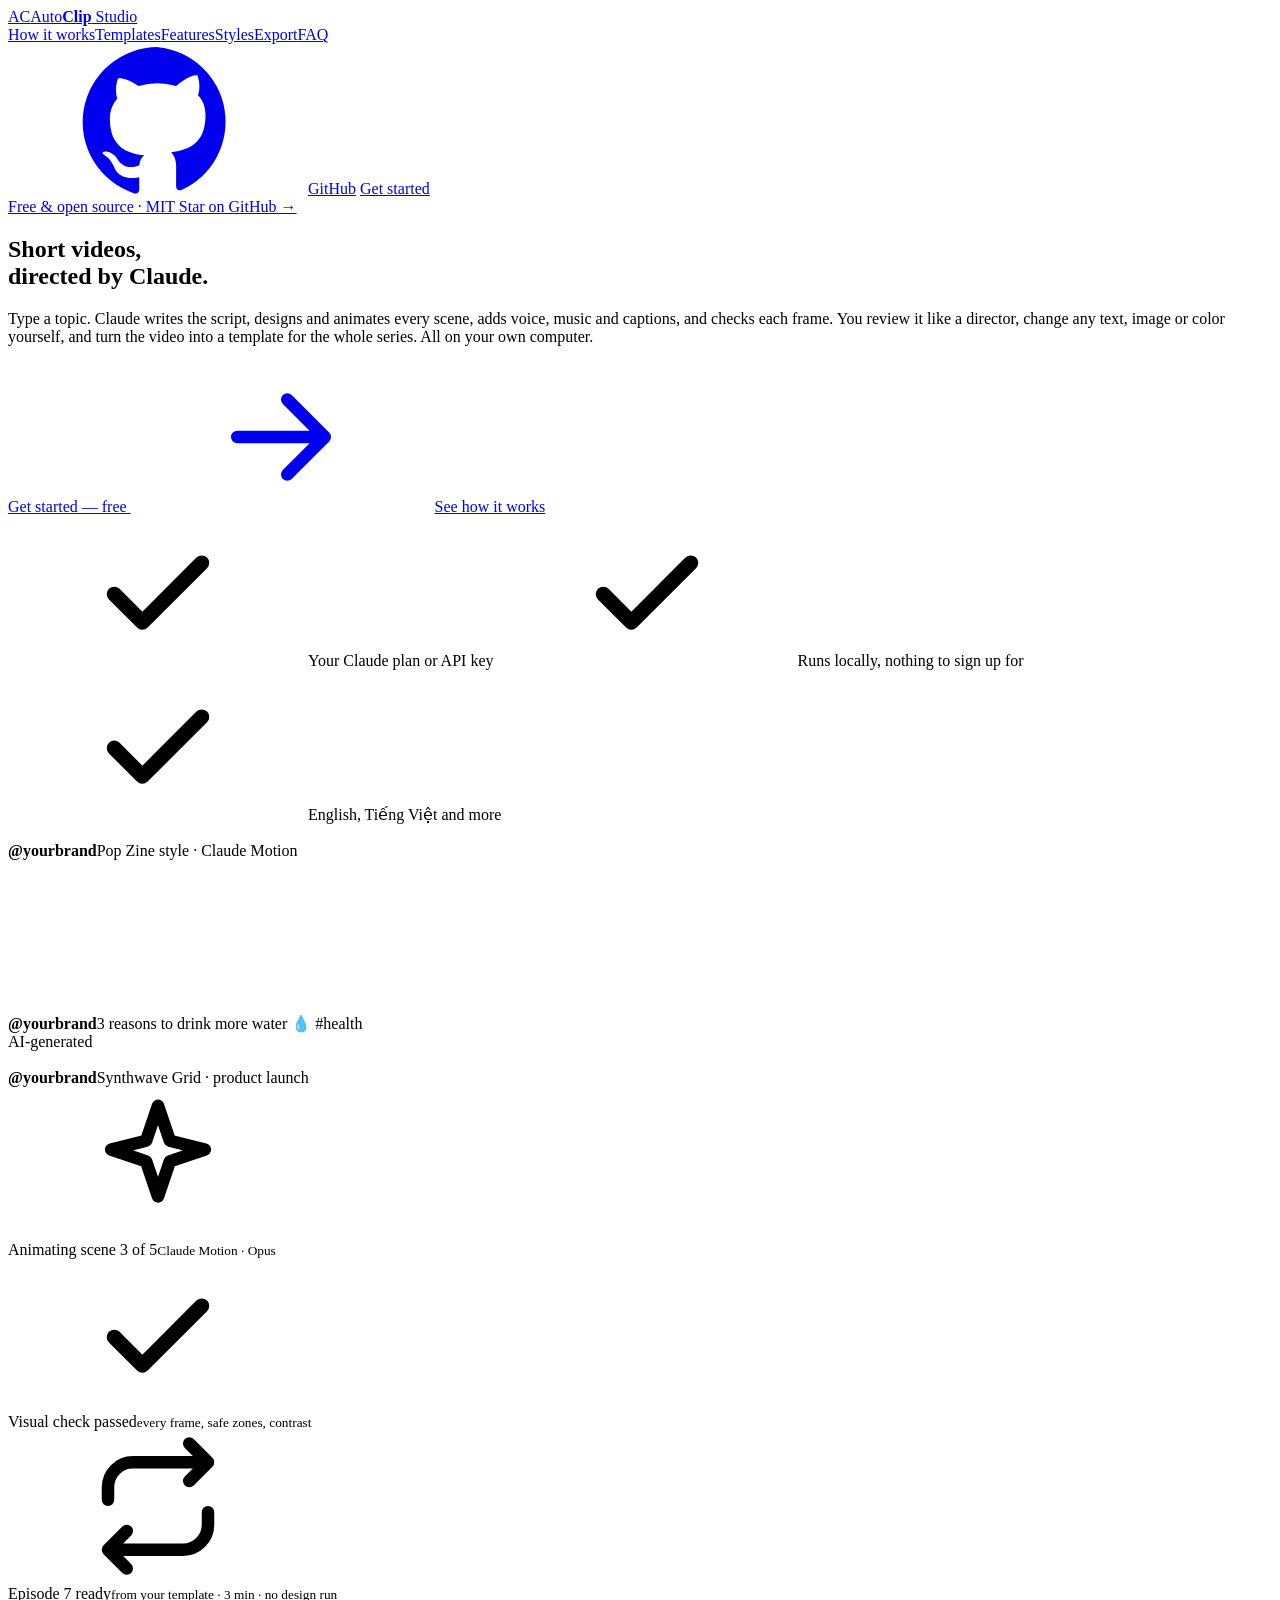
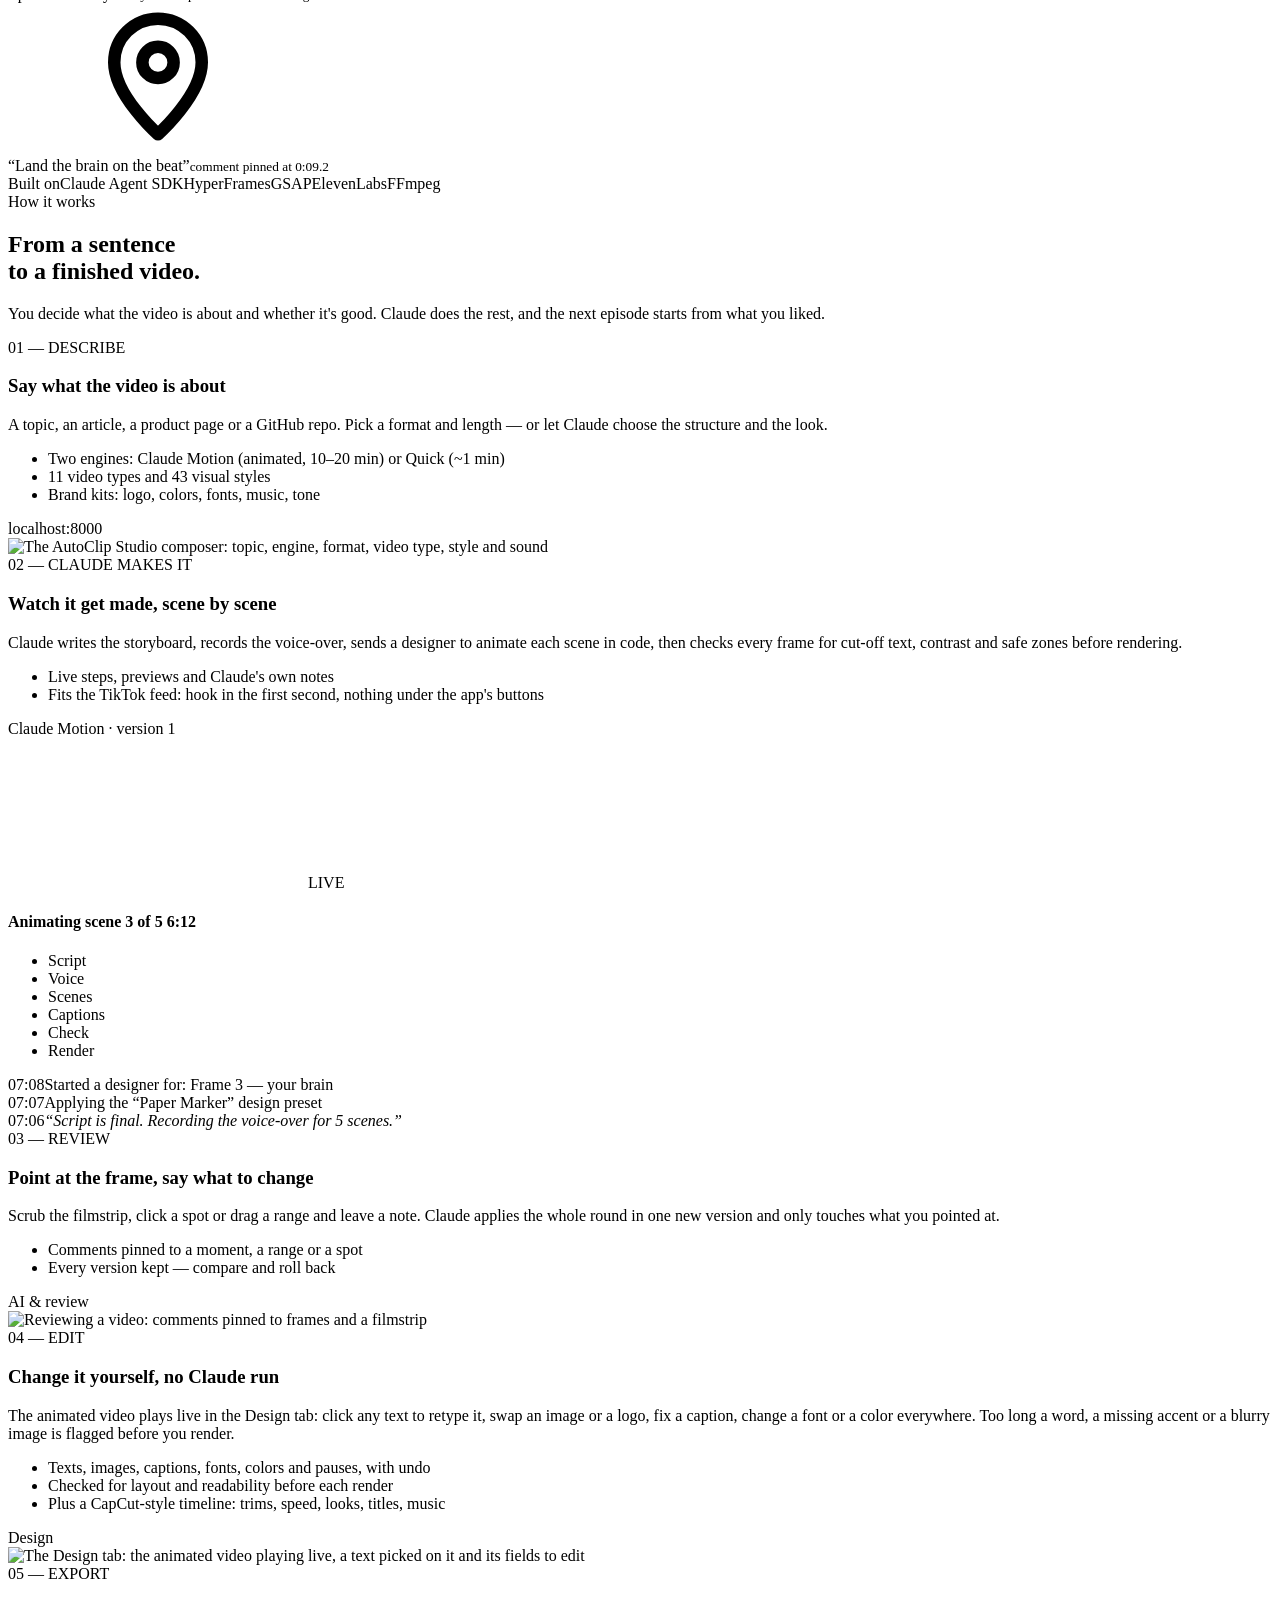
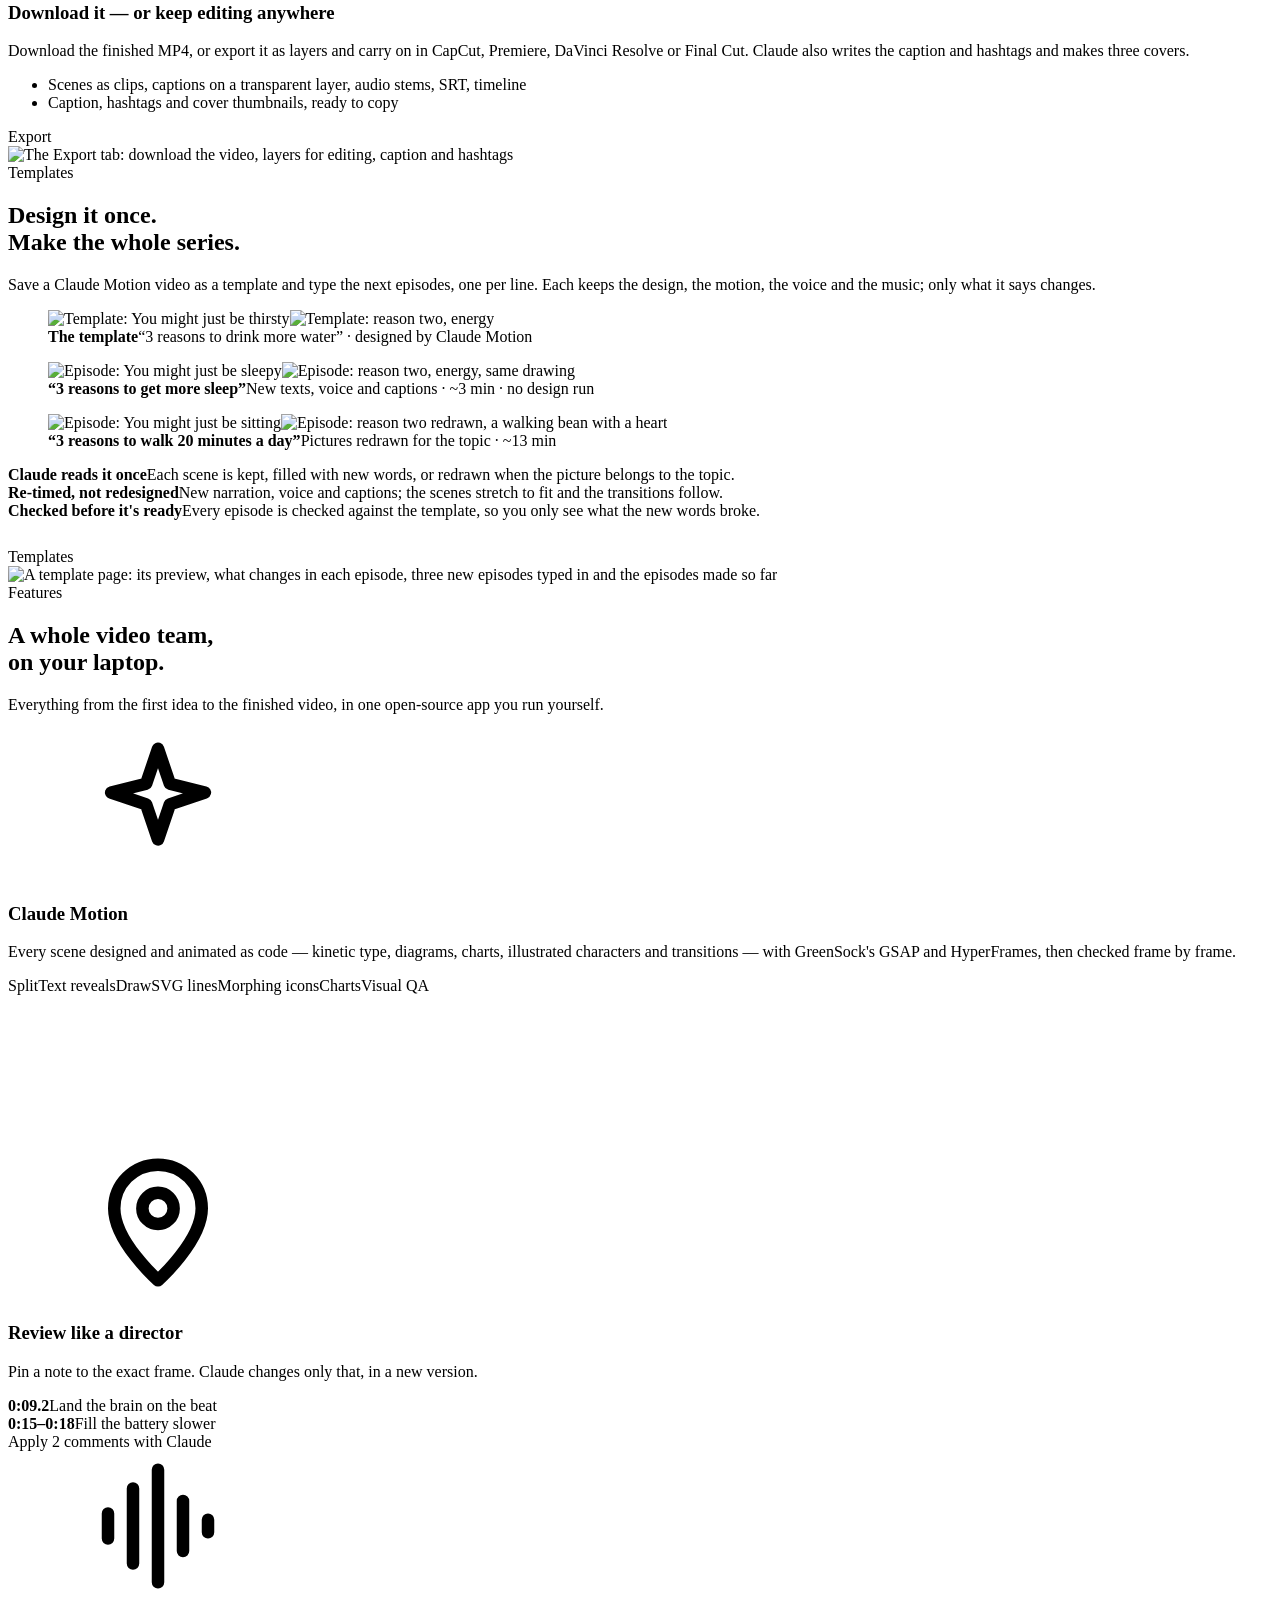
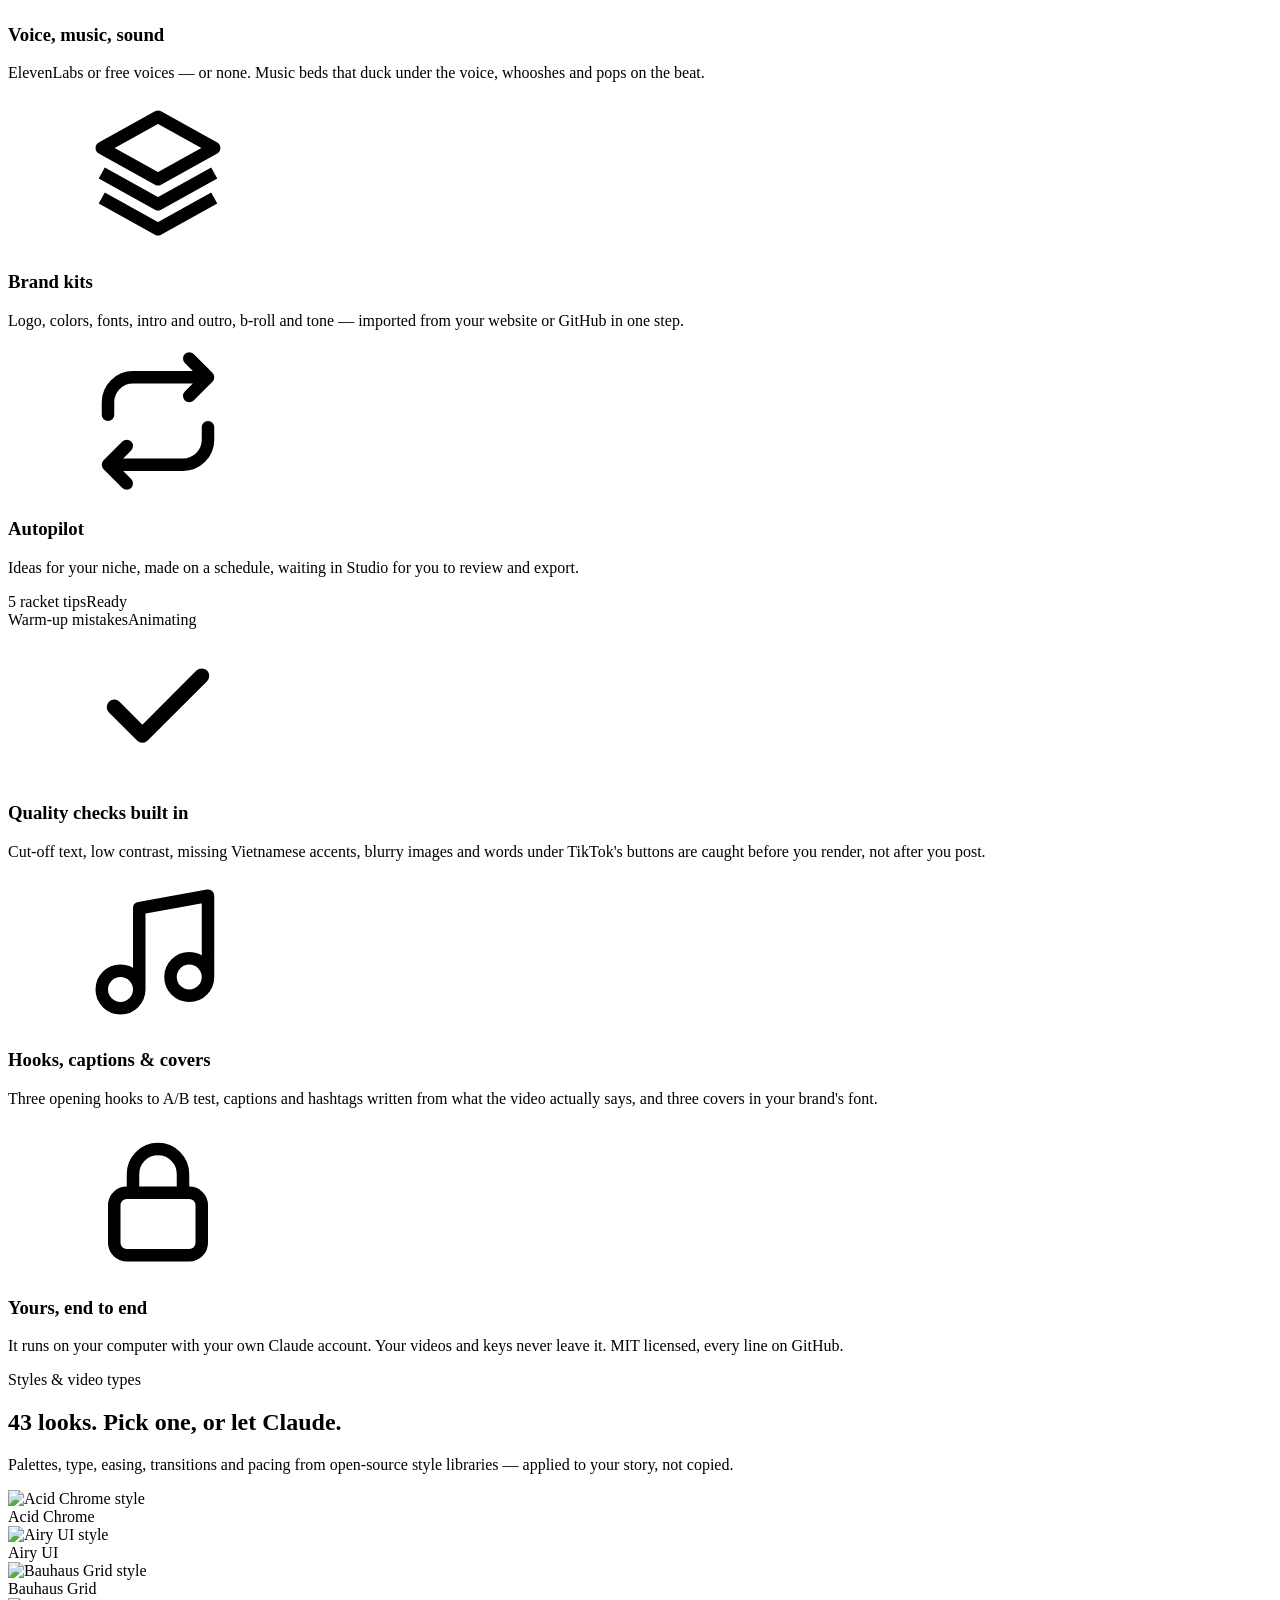
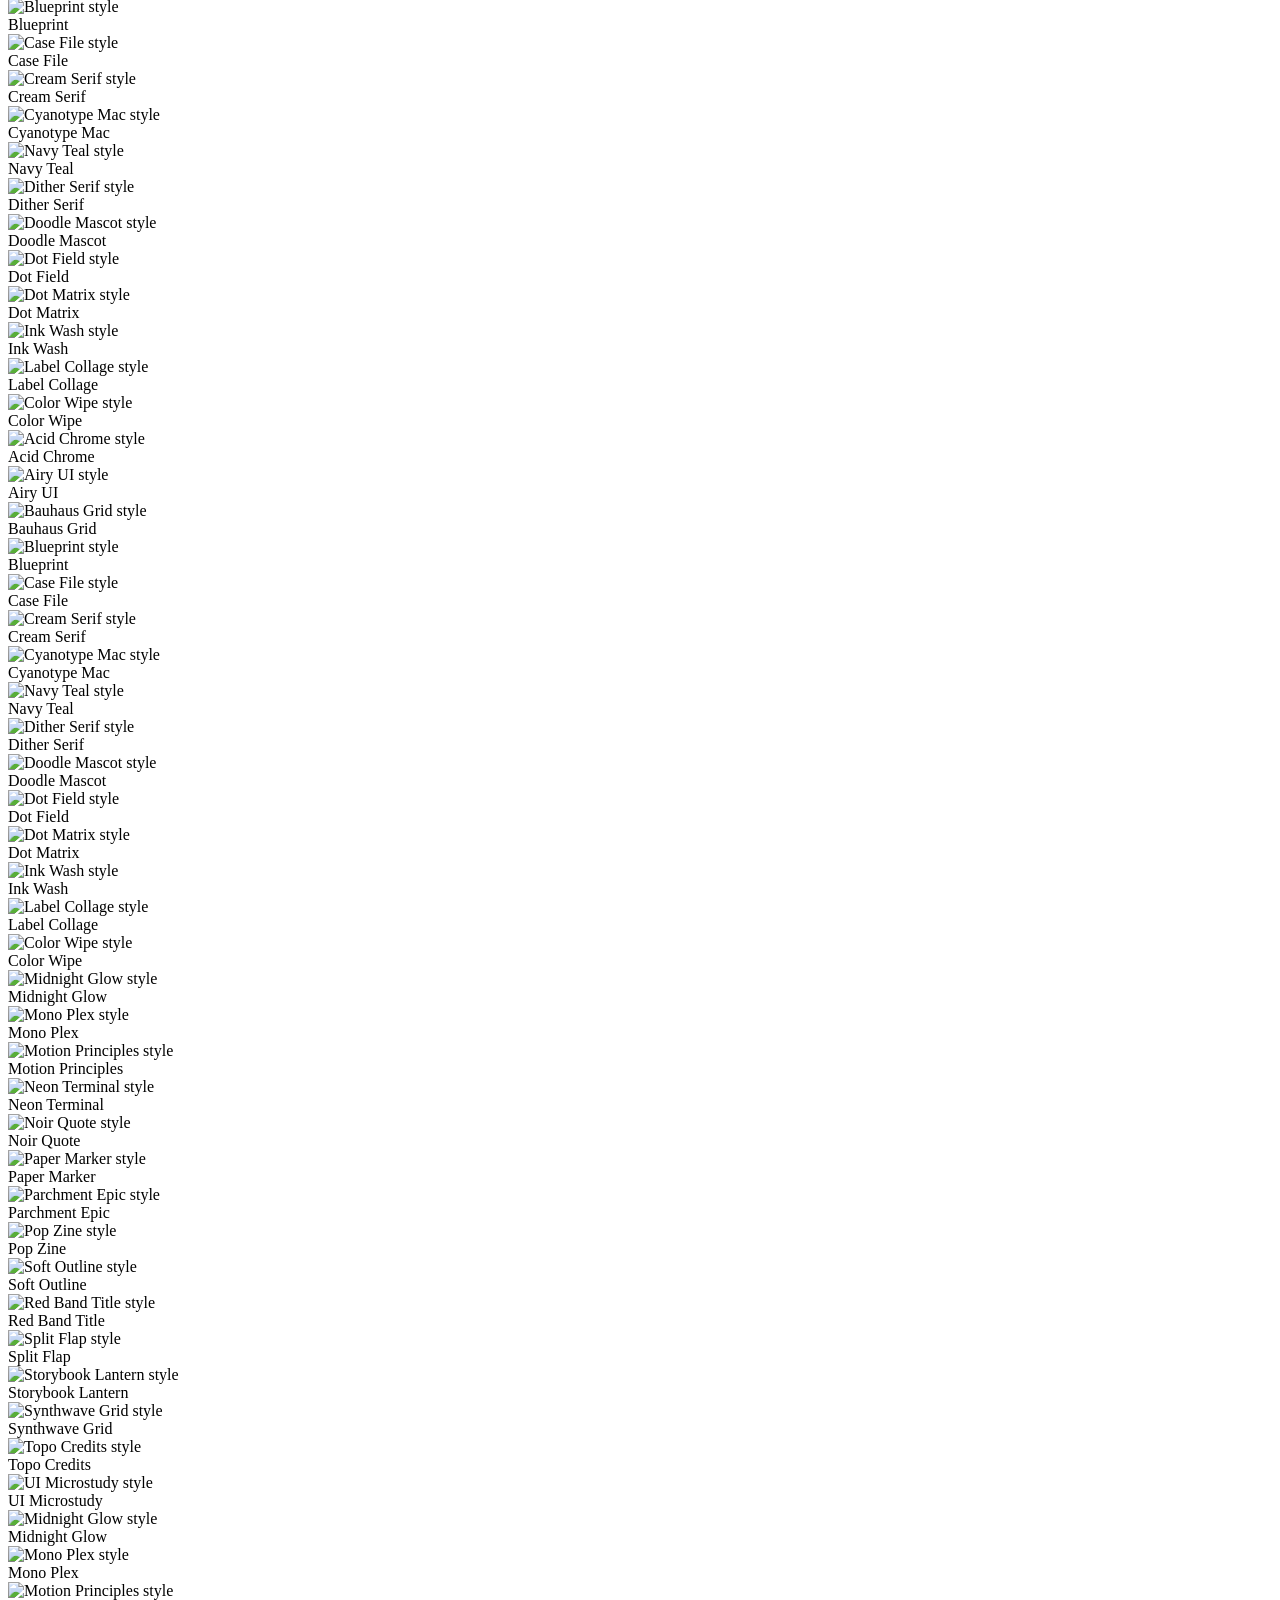
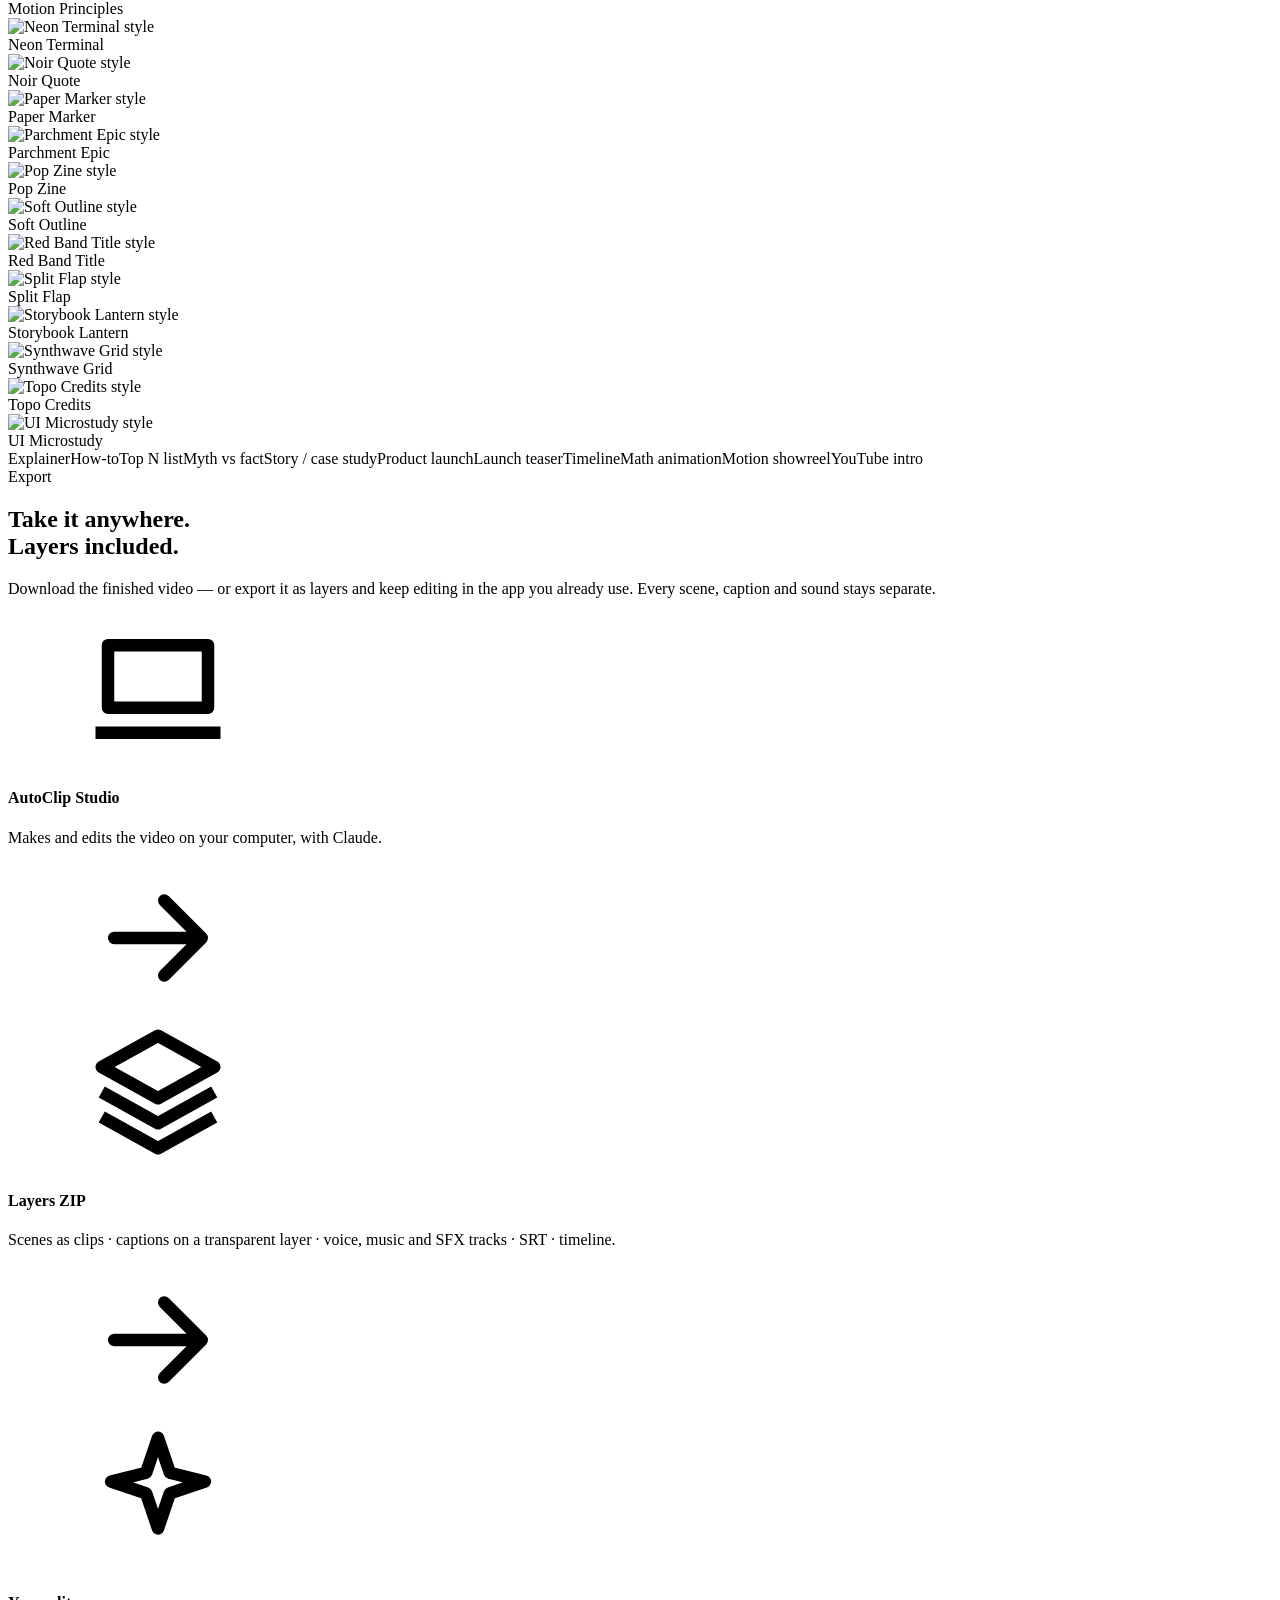
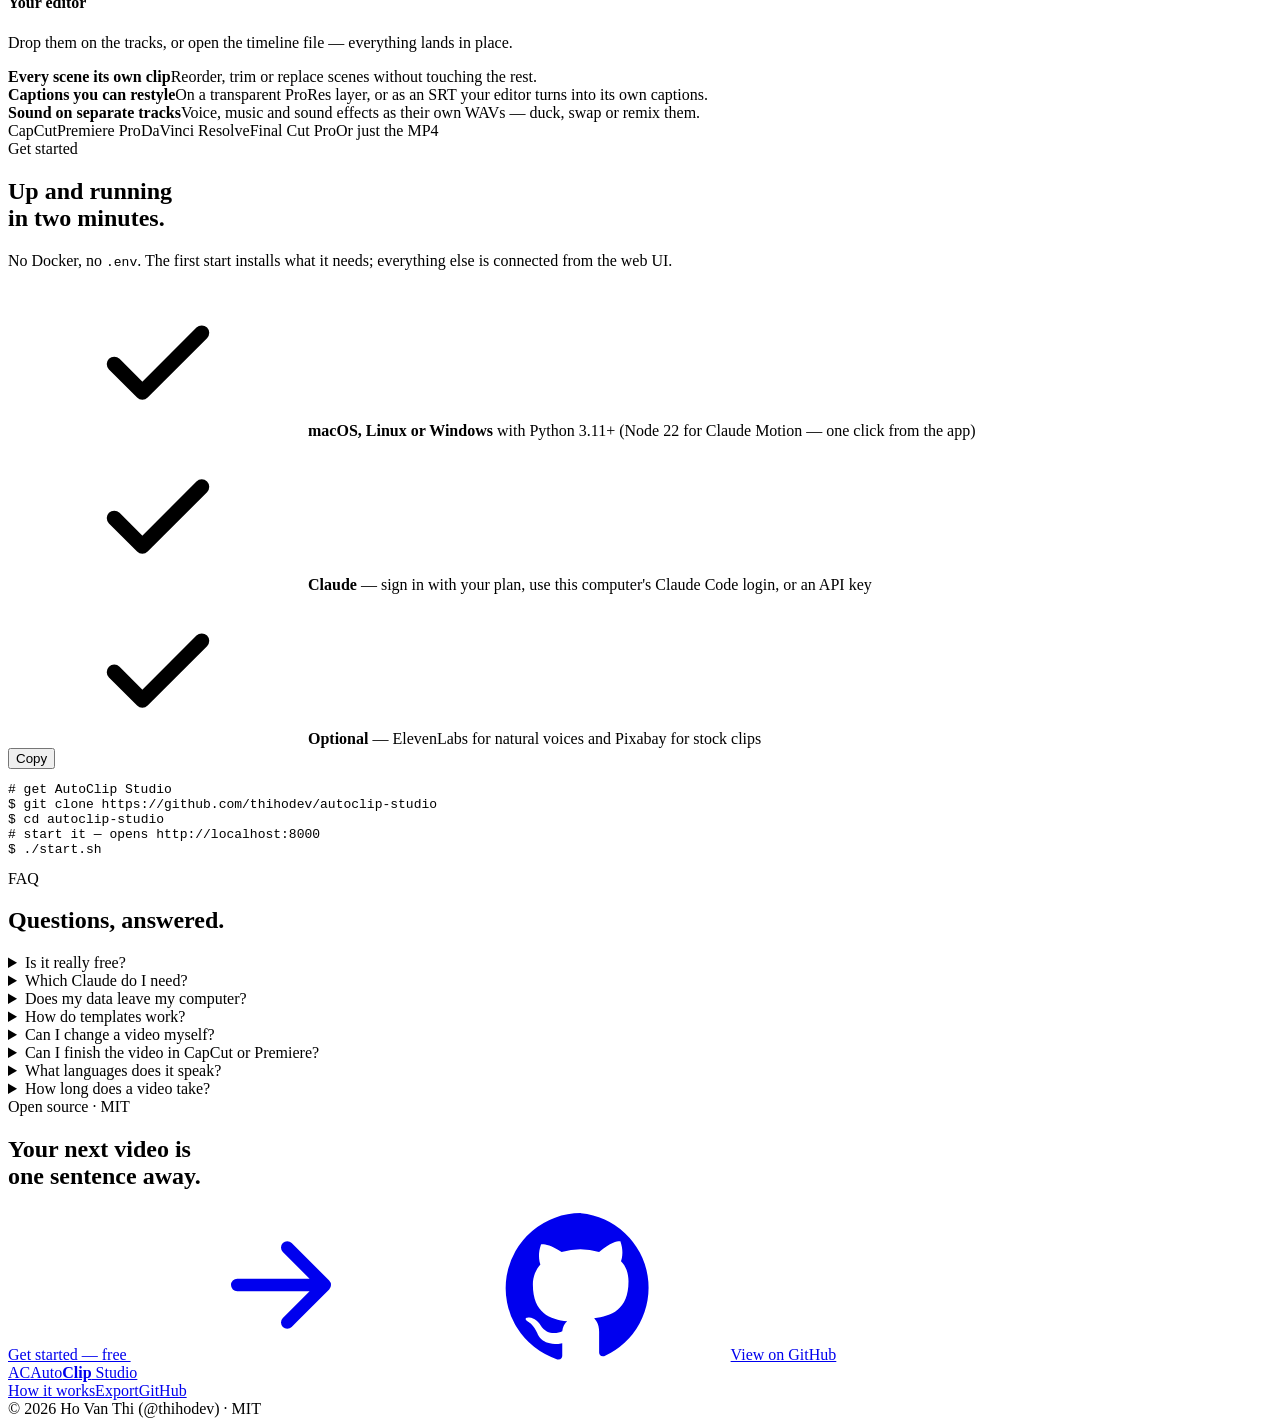
==== commit dde586b1: "README and website: the Design tab and templates - Website: a Templates section with real frames fro" ====
--- a/website/public/index.html
+++ b/website/public/index.html
@@ -4,15 +4,15 @@
 <meta charset="utf-8">
 <meta name="viewport" content="width=device-width, initial-scale=1">
 <title>AutoClip Studio — AI short video maker for TikTok, Shorts &amp; Reels, directed by Claude</title>
-<meta name="description" content="Open-source studio that turns a topic into a finished short video with Claude: script, animated scenes, voice, music, captions, frame-by-frame review, a timeline editor and layer export for CapCut, Premiere and DaVinci. Runs on your computer.">
+<meta name="description" content="Open-source studio that turns a topic into a finished short video with Claude: script, animated scenes, voice, music and captions, frame-by-frame review, direct design edits, templates that turn one video into a series, a timeline editor and layer export for CapCut, Premiere and DaVinci. Runs on your computer.">
 <link rel="canonical" href="https://autoclip-connect.thihodev.workers.dev/">
 <meta name="robots" content="index, follow, max-image-preview:large">
-<meta name="keywords" content="AI video generator, TikTok video maker, Claude, YouTube Shorts, Reels, faceless videos, motion graphics, open source">
+<meta name="keywords" content="AI video generator, TikTok video maker, Claude, YouTube Shorts, Reels, faceless videos, motion graphics, video templates, video series, open source">
 <meta property="og:type" content="website">
 <meta property="og:site_name" content="AutoClip Studio">
 <meta property="og:url" content="https://autoclip-connect.thihodev.workers.dev/">
 <meta property="og:title" content="AutoClip Studio — short videos, directed by Claude">
-<meta property="og:description" content="Type a topic. Claude writes, designs, animates and checks every scene. You review and post. Free, open source, runs on your computer.">
+<meta property="og:description" content="Type a topic. Claude writes, designs, animates and checks every scene. Edit it yourself, then turn it into a template for a whole series. Free, open source, runs on your computer.">
 <meta property="og:image" content="https://autoclip-connect.thihodev.workers.dev/og.jpg">
 <meta property="og:image:width" content="1280">
 <meta property="og:image:height" content="640">
@@ -20,9 +20,9 @@
 <meta property="og:locale" content="en_US">
 <meta name="twitter:card" content="summary_large_image">
 <meta name="twitter:title" content="AutoClip Studio — short videos, directed by Claude">
-<meta name="twitter:description" content="Type a topic. Claude writes, designs, animates and checks every scene. Free, open source, runs on your computer.">
+<meta name="twitter:description" content="Type a topic. Claude writes, designs, animates and checks every scene, then turns it into a template for a whole series. Free, open source, runs on your computer.">
 <meta name="twitter:image" content="https://autoclip-connect.thihodev.workers.dev/og.jpg">
-<script type="application/ld+json">[{"@context": "https://schema.org", "@type": "SoftwareApplication", "name": "AutoClip Studio", "applicationCategory": "MultimediaApplication", "operatingSystem": "macOS, Linux, Windows", "description": "Open-source studio that turns a topic into a finished short video with Claude: script, animated scenes, voice, music, captions, frame-by-frame review, a timeline editor and layer export for CapCut, Premiere and DaVinci. Runs on your computer.", "url": "https://autoclip-connect.thihodev.workers.dev/", "image": "https://autoclip-connect.thihodev.workers.dev/og.jpg", "license": "https://opensource.org/licenses/MIT", "offers": {"@type": "Offer", "price": "0", "priceCurrency": "USD"}, "author": {"@type": "Person", "name": "Ho Van Thi", "url": "https://github.com/thihodev"}, "sameAs": ["https://github.com/thihodev/autoclip-studio"]}, {"@context": "https://schema.org", "@type": "FAQPage", "mainEntity": [{"@type": "Question", "name": "Is it really free?", "acceptedAnswer": {"@type": "Answer", "text": "AutoClip Studio is free and open source (MIT). Making videos uses your own Claude account — your subscription's usage or your API key — and any optional services you connect, like ElevenLabs."}}, {"@type": "Question", "name": "Which Claude do I need?", "acceptedAnswer": {"@type": "Answer", "text": "Any of: signing in with a Claude plan from the app, the Claude Code login already on your computer, or an Anthropic API key. You choose; AutoClip never picks an account for you. Claude Motion works best with Opus."}}, {"@type": "Question", "name": "Does my data leave my computer?", "acceptedAnswer": {"@type": "Answer", "text": "Your videos, projects and keys stay in AutoClip's data folder on your computer. It talks to Claude, and to the services you connect, directly — nothing goes through us."}}, {"@type": "Question", "name": "Can I finish the video in CapCut or Premiere?", "acceptedAnswer": {"@type": "Answer", "text": "Yes. Export → Layers for editing gives you each scene as its own clip, the captions on a transparent layer (and as SRT), voice, music and sound effects as separate tracks, and a timeline file for DaVinci Resolve and Final Cut. Drag them into CapCut or Premiere and keep editing."}}, {"@type": "Question", "name": "What languages does it speak?", "acceptedAnswer": {"@type": "Answer", "text": "Scripts, voices and captions in English, Vietnamese, Spanish, Portuguese, French, German, Italian, Indonesian and more — with fonts that keep every diacritic intact. The app itself is in English and Vietnamese."}}, {"@type": "Question", "name": "How long does a video take?", "acceptedAnswer": {"@type": "Answer", "text": "Quick videos take about a minute. Claude Motion designs and animates every scene and checks each frame, which usually takes 10–20 minutes — you can leave the page while it works."}}]}]</script>
+<script type="application/ld+json">[{"@context": "https://schema.org", "@type": "SoftwareApplication", "name": "AutoClip Studio", "applicationCategory": "MultimediaApplication", "operatingSystem": "macOS, Linux, Windows", "description": "Open-source studio that turns a topic into a finished short video with Claude: script, animated scenes, voice, music and captions, frame-by-frame review, direct design edits, templates that turn one video into a series, a timeline editor and layer export for CapCut, Premiere and DaVinci. Runs on your computer.", "url": "https://autoclip-connect.thihodev.workers.dev/", "image": "https://autoclip-connect.thihodev.workers.dev/og.jpg", "license": "https://opensource.org/licenses/MIT", "offers": {"@type": "Offer", "price": "0", "priceCurrency": "USD"}, "author": {"@type": "Person", "name": "Ho Van Thi", "url": "https://github.com/thihodev"}, "sameAs": ["https://github.com/thihodev/autoclip-studio"]}, {"@context": "https://schema.org", "@type": "FAQPage", "mainEntity": [{"@type": "Question", "name": "Is it really free?", "acceptedAnswer": {"@type": "Answer", "text": "AutoClip Studio is free and open source (MIT). Making videos uses your own Claude account — your subscription's usage or your API key — and any optional services you connect, like ElevenLabs."}}, {"@type": "Question", "name": "Which Claude do I need?", "acceptedAnswer": {"@type": "Answer", "text": "Any of: signing in with a Claude plan from the app, the Claude Code login already on your computer, or an Anthropic API key. You choose; AutoClip never picks an account for you. Claude Motion works best with Opus."}}, {"@type": "Question", "name": "Does my data leave my computer?", "acceptedAnswer": {"@type": "Answer", "text": "Your videos, projects and keys stay in AutoClip's data folder on your computer. It talks to Claude, and to the services you connect, directly — nothing goes through us."}}, {"@type": "Question", "name": "How do templates work?", "acceptedAnswer": {"@type": "Answer", "text": "Open a Claude Motion video you like and choose “Save as template”. Claude reads its scenes once and notes which ones stay the same, which only need new words, and which have a picture that belongs to the topic. Then type the next episodes, one per line: each gets new narration, texts, voice and captions in the same design — about 3 minutes for a 30-second video — and, if you choose, Claude redraws the topic's pictures in the same style."}}, {"@type": "Question", "name": "Can I change a video myself?", "acceptedAnswer": {"@type": "Answer", "text": "Yes. The Design tab plays the Claude Motion video live: click a text to retype it, replace an image or a logo, fix a caption, swap a font for one with full Vietnamese accents, change a color everywhere or add a pause. Rendering the change takes a minute or two and no Claude run."}}, {"@type": "Question", "name": "Can I finish the video in CapCut or Premiere?", "acceptedAnswer": {"@type": "Answer", "text": "Yes. Export → Layers for editing gives you each scene as its own clip, the captions on a transparent layer (and as SRT), voice, music and sound effects as separate tracks, and a timeline file for DaVinci Resolve and Final Cut. Drag them into CapCut or Premiere and keep editing."}}, {"@type": "Question", "name": "What languages does it speak?", "acceptedAnswer": {"@type": "Answer", "text": "Scripts, voices and captions in English, Vietnamese, Spanish, Portuguese, French, German, Italian, Indonesian and more — with fonts that keep every diacritic intact. The app itself is in English and Vietnamese."}}, {"@type": "Question", "name": "How long does a video take?", "acceptedAnswer": {"@type": "Answer", "text": "Quick videos take about a minute. Claude Motion designs and animates every scene and checks each frame, which usually takes 10–20 minutes — you can leave the page while it works."}}]}]</script>
 <meta name="theme-color" content="#0a0b0e">
 <link rel="icon" href="/favicon.png">
 <link rel="apple-touch-icon" href="/apple-touch-icon.png">
@@ -50,7 +50,7 @@
 <header class="nav" id="nav">
   <div class="wrap">
     <a class="logo" href="/"><span class="mark">AC</span><span>Auto<b>Clip</b> Studio</span></a>
-    <nav class="links"><a href="#how">How it works</a><a href="#features">Features</a><a href="#styles">Styles</a><a href="#export">Export</a><a href="#faq">FAQ</a></nav>
+    <nav class="links"><a href="#how">How it works</a><a href="#series">Templates</a><a href="#features">Features</a><a href="#styles">Styles</a><a href="#export">Export</a><a href="#faq">FAQ</a></nav>
     <div class="right">
       <a class="gh" href="https://github.com/thihodev/autoclip-studio" target="_blank" rel="noopener"><svg><use href="#i-gh"/></svg>GitHub<span class="stars" id="stars"></span></a>
       <a class="btn primary sm" href="#install">Get started</a>
@@ -63,7 +63,7 @@
   <div class="wrap">
     <a class="pill rv" href="https://github.com/thihodev/autoclip-studio" target="_blank" rel="noopener">Free &amp; open source · MIT <span class="tag">Star on GitHub →</span></a>
     <h1 class="rv">Short videos,<br><span class="serif">directed by Claude.</span></h1>
-    <p class="lead rv">Type a topic. Claude writes the script, designs and animates every scene, adds voice, music and captions, checks each frame — then you review it like a director, fine-tune it on a timeline and export it — or keep editing in CapCut. All on your own computer.</p>
+    <p class="lead rv">Type a topic. Claude writes the script, designs and animates every scene, adds voice, music and captions, and checks each frame. You review it like a director, change any text, image or color yourself, and turn the video into a template for the whole series. All on your own computer.</p>
     <div class="cta rv">
       <a class="btn primary" href="#install">Get started — free <svg><use href="#i-arrow"/></svg></a>
       <a class="btn ghost" href="#how">See how it works</a>
@@ -84,7 +84,7 @@
 
       <div class="chip c1"><span class="ic"><svg><use href="#i-spark"/></svg></span><div>Animating scene 3 of 5<small>Claude Motion · Opus</small><div class="bar"><i></i></div></div></div>
       <div class="chip c2"><span class="ic"><svg><use href="#i-check"/></svg></span><div>Visual check passed<small>every frame, safe zones, contrast</small></div></div>
-      <div class="chip c3"><span class="ic"><svg><use href="#i-brand"/></svg></span><div>Layers exported<small>scenes · captions · audio stems</small></div></div>
+      <div class="chip c3"><span class="ic"><svg><use href="#i-loop"/></svg></span><div>Episode 7 ready<small>from your template · 3 min · no design run</small></div></div>
       <div class="chip c4"><span class="ic"><svg><use href="#i-pin"/></svg></span><div>“Land the brain on the beat”<small>comment pinned at 0:09.2</small></div></div>
     </div>
 
@@ -95,7 +95,7 @@
 <section id="how">
   <div class="wrap">
     <div class="head rv"><div><div class="eyebrow">How it works</div><h2>From a sentence<br>to a <span class="serif">finished video.</span></h2></div>
-      <p class="sub">Five steps. You decide what the video is about and whether it's good — Claude does the rest.</p></div>
+      <p class="sub">You decide what the video is about and whether it's good. Claude does the rest, and the next episode starts from what you liked.</p></div>
     <div class="steps">
       <div class="step rv">
         <div><div class="n">01 — DESCRIBE</div><h3>Say what the video is about</h3><p>A topic, an article, a product page or a GitHub repo. Pick a format and length — or let Claude choose the structure and the look.</p>
@@ -120,9 +120,9 @@
         <div class="window"><div class="bar-top"><i></i><i></i><i></i><span>AI &amp; review</span></div><img src="/shots/review.webp" alt="Reviewing a video: comments pinned to frames and a filmstrip" loading="lazy"></div>
       </div>
       <div class="step rv">
-        <div><div class="n">04 — EDIT</div><h3>Fine-tune it on a timeline</h3><p>A CapCut-style editor for any version: cut, trim and reorder clips, change speed and color, drop in animated titles and music — then export it as a new version.</p>
-          <ul class="pts"><li>Split, trim, reorder, speed and looks per clip</li><li>Titles with pop, slide and typewriter animations</li><li>Music with fades, undo/redo, live preview</li></ul></div>
-        <div class="window"><div class="bar-top"><i></i><i></i><i></i><span>Edit</span></div><img src="/shots/edit.webp" alt="The timeline editor: preview with a title, inspector and video, title and music tracks" loading="lazy"></div>
+        <div><div class="n">04 — EDIT</div><h3>Change it yourself, no Claude run</h3><p>The animated video plays live in the Design tab: click any text to retype it, swap an image or a logo, fix a caption, change a font or a color everywhere. Too long a word, a missing accent or a blurry image is flagged before you render.</p>
+          <ul class="pts"><li>Texts, images, captions, fonts, colors and pauses, with undo</li><li>Checked for layout and readability before each render</li><li>Plus a CapCut-style timeline: trims, speed, looks, titles, music</li></ul></div>
+        <div class="window"><div class="bar-top"><i></i><i></i><i></i><span>Design</span></div><img src="/shots/design.webp" alt="The Design tab: the animated video playing live, a text picked on it and its fields to edit" loading="lazy"></div>
       </div>
       <div class="step rv">
         <div><div class="n">05 — EXPORT</div><h3>Download it — or keep editing anywhere</h3><p>Download the finished MP4, or export it as layers and carry on in CapCut, Premiere, DaVinci Resolve or Final Cut. Claude also writes the caption and hashtags and makes three covers.</p>
@@ -130,6 +130,27 @@
         <div class="window"><div class="bar-top"><i></i><i></i><i></i><span>Export</span></div><img src="/shots/export.webp" alt="The Export tab: download the video, layers for editing, caption and hashtags" loading="lazy"></div>
       </div>
     </div>
+  </div>
+</section>
+
+<section id="series">
+  <div class="wrap">
+    <div class="head rv"><div><div class="eyebrow">Templates</div><h2>Design it once.<br><span class="serif">Make the whole series.</span></h2></div>
+      <p class="sub">Save a Claude Motion video as a template and type the next episodes, one per line. Each keeps the design, the motion, the voice and the music; only what it says changes.</p></div>
+    <div class="series rv">
+      <figure class="ep"><div class="frames"><img src="/media/series-1.webp" alt="Template: You might just be thirsty" loading="lazy"><img src="/media/series-1-b.webp" alt="Template: reason two, energy" loading="lazy"></div>
+        <figcaption><b>The template</b><span>“3 reasons to drink more water” · designed by Claude Motion</span></figcaption></figure>
+      <figure class="ep"><div class="frames"><img src="/media/series-2.webp" alt="Episode: You might just be sleepy" loading="lazy"><img src="/media/series-2-b.webp" alt="Episode: reason two, energy, same drawing" loading="lazy"></div>
+        <figcaption><b>“3 reasons to get more sleep”</b><span>New texts, voice and captions · ~3 min · no design run</span></figcaption></figure>
+      <figure class="ep"><div class="frames"><img src="/media/series-3.webp" alt="Episode: You might just be sitting" loading="lazy"><img src="/media/series-3-b.webp" alt="Episode: reason two redrawn, a walking bean with a heart" loading="lazy"></div>
+        <figcaption><b>“3 reasons to walk 20 minutes a day”</b><span>Pictures redrawn for the topic · ~13 min</span></figcaption></figure>
+    </div>
+    <div class="promise rv">
+      <div><b>Claude reads it once</b>Each scene is kept, filled with new words, or redrawn when the picture belongs to the topic.</div>
+      <div><b>Re-timed, not redesigned</b>New narration, voice and captions; the scenes stretch to fit and the transitions follow.</div>
+      <div><b>Checked before it's ready</b>Every episode is checked against the template, so you only see what the new words broke.</div>
+    </div>
+    <div class="window rv" style="margin-top:28px"><div class="bar-top"><i></i><i></i><i></i><span>Templates</span></div><img src="/shots/templates.webp" alt="A template page: its preview, what changes in each episode, three new episodes typed in and the episodes made so far" loading="lazy"></div>
   </div>
 </section>
 
@@ -149,8 +170,9 @@
         <div class="swatches" aria-hidden="true"><i style="background:#e8385a"></i><i style="background:#0f1115"></i><i style="background:#f3f4f6"></i><i style="background:#ff8a5b"></i></div></div>
       <div class="card span-2 rv"><span class="ico"><svg><use href="#i-loop"/></svg></span><h3>Autopilot</h3><p>Ideas for your niche, made on a schedule, waiting in Studio for you to review and export.</p>
         <div class="queue"><div>5 racket tips<span class="ok">Ready</span></div><div>Warm-up mistakes<span class="wait">Animating</span></div></div></div>
-      <div class="card span-3 rv"><span class="ico"><svg><use href="#i-lock"/></svg></span><h3>Yours, end to end</h3><p>It runs on your computer with your own Claude account. Your videos and keys never leave it — MIT licensed, every line on GitHub.</p></div>
-      <div class="card span-3 rv"><span class="ico"><svg><use href="#i-note"/></svg></span><h3>Hooks, captions &amp; covers</h3><p>Three opening hooks to A/B test, captions and hashtags written from what the video actually says, and three covers in your brand's font.</p></div>
+      <div class="card span-2 rv"><span class="ico"><svg><use href="#i-check"/></svg></span><h3>Quality checks built in</h3><p>Cut-off text, low contrast, missing Vietnamese accents, blurry images and words under TikTok's buttons are caught before you render, not after you post.</p></div>
+      <div class="card span-2 rv"><span class="ico"><svg><use href="#i-note"/></svg></span><h3>Hooks, captions &amp; covers</h3><p>Three opening hooks to A/B test, captions and hashtags written from what the video actually says, and three covers in your brand's font.</p></div>
+      <div class="card span-2 rv"><span class="ico"><svg><use href="#i-lock"/></svg></span><h3>Yours, end to end</h3><p>It runs on your computer with your own Claude account. Your videos and keys never leave it. MIT licensed, every line on GitHub.</p></div>
     </div>
   </div>
 </section>
@@ -210,6 +232,8 @@
       <details><summary>Is it really free?</summary><p>AutoClip Studio is free and open source (MIT). Making videos uses your own Claude account — your subscription's usage or your API key — and any optional services you connect, like ElevenLabs.</p></details>
       <details><summary>Which Claude do I need?</summary><p>Any of: signing in with a Claude plan from the app, the Claude Code login already on your computer, or an Anthropic API key. You choose; AutoClip never picks an account for you. Claude Motion works best with Opus.</p></details>
       <details><summary>Does my data leave my computer?</summary><p>Your videos, projects and keys stay in AutoClip's data folder on your computer. It talks to Claude, and to the services you connect, directly — nothing goes through us.</p></details>
+      <details><summary>How do templates work?</summary><p>Open a Claude Motion video you like and choose “Save as template”. Claude reads its scenes once and notes which ones stay the same, which only need new words, and which have a picture that belongs to the topic. Then type the next episodes, one per line: each gets new narration, texts, voice and captions in the same design — about 3 minutes for a 30-second video — and, if you choose, Claude redraws the topic's pictures in the same style.</p></details>
+      <details><summary>Can I change a video myself?</summary><p>Yes. The Design tab plays the Claude Motion video live: click a text to retype it, replace an image or a logo, fix a caption, swap a font for one with full Vietnamese accents, change a color everywhere or add a pause. Rendering the change takes a minute or two and no Claude run.</p></details>
       <details><summary>Can I finish the video in CapCut or Premiere?</summary><p>Yes. Export → Layers for editing gives you each scene as its own clip, the captions on a transparent layer (and as SRT), voice, music and sound effects as separate tracks, and a timeline file for DaVinci Resolve and Final Cut. Drag them into CapCut or Premiere and keep editing.</p></details>
       <details><summary>What languages does it speak?</summary><p>Scripts, voices and captions in English, Vietnamese, Spanish, Portuguese, French, German, Italian, Indonesian and more — with fonts that keep every diacritic intact. The app itself is in English and Vietnamese.</p></details>
       <details><summary>How long does a video take?</summary><p>Quick videos take about a minute. Claude Motion designs and animates every scene and checks each frame, which usually takes 10–20 minutes — you can leave the page while it works.</p></details>
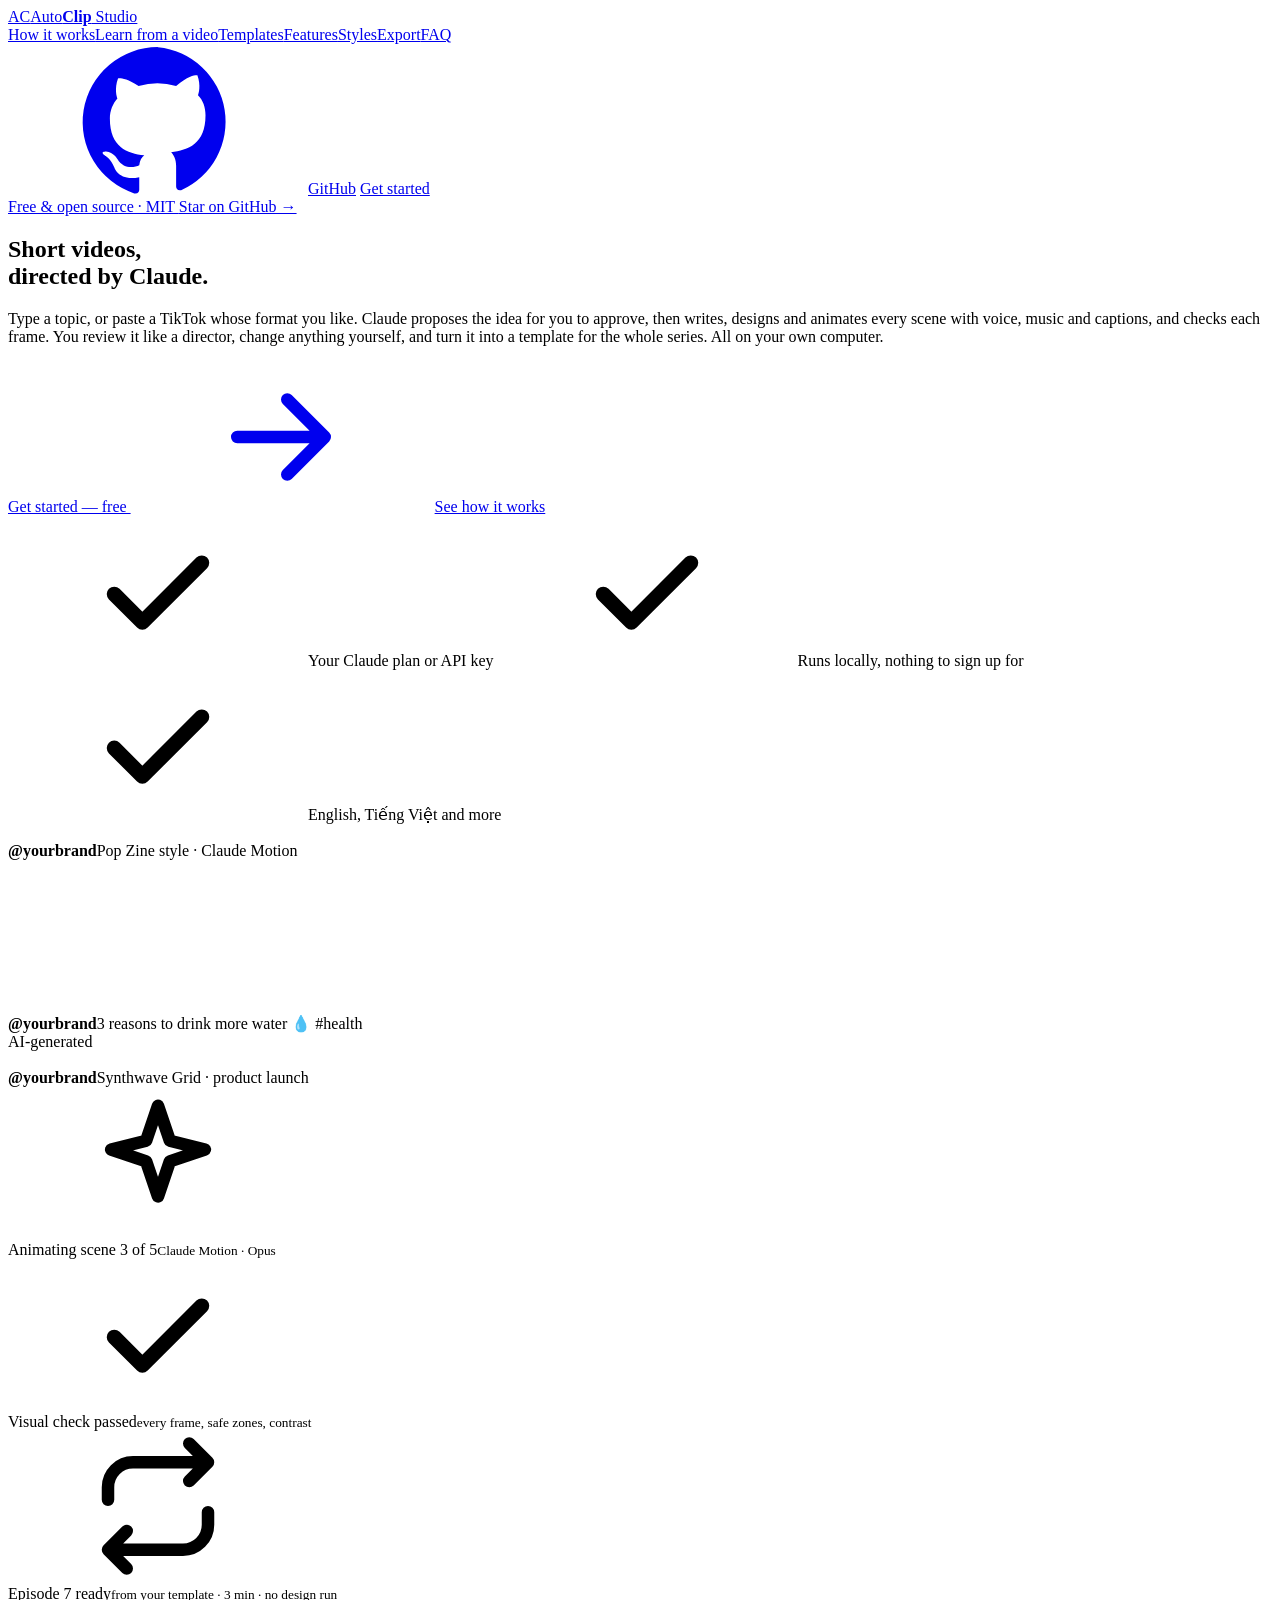
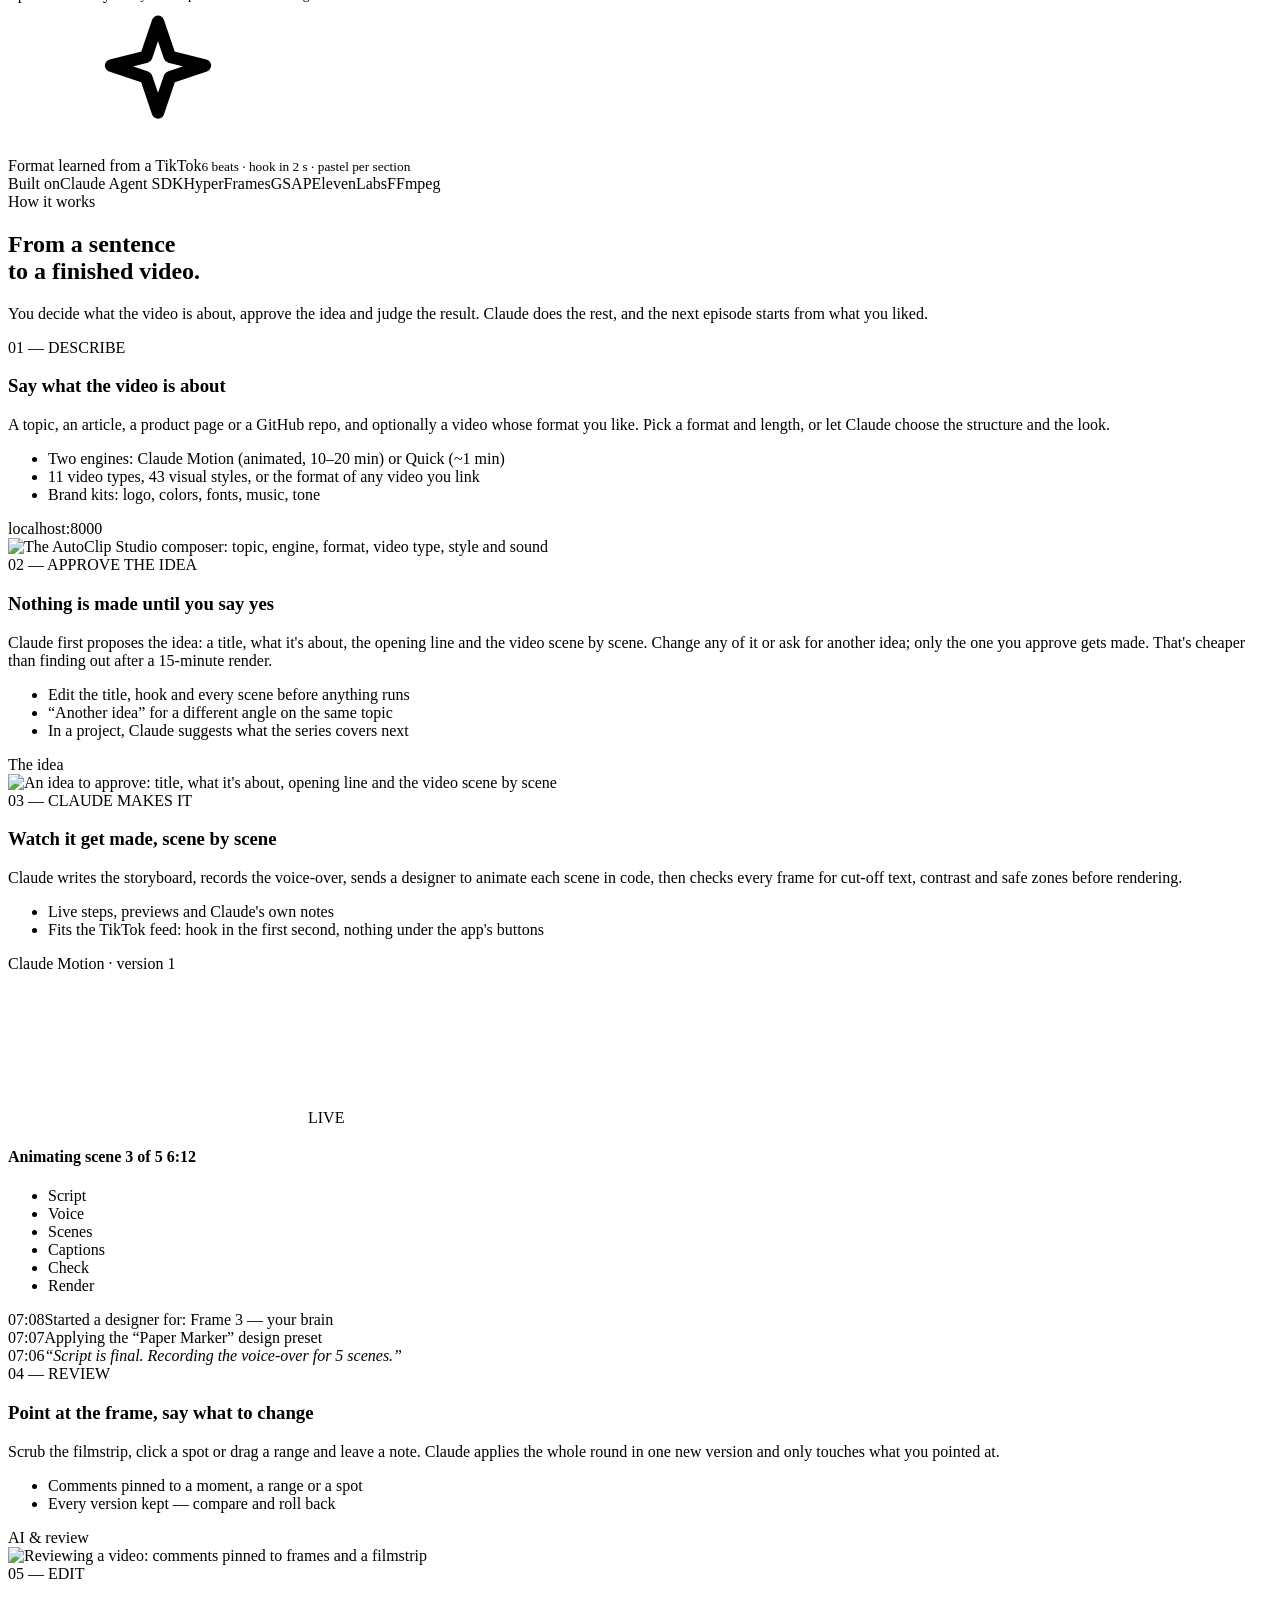
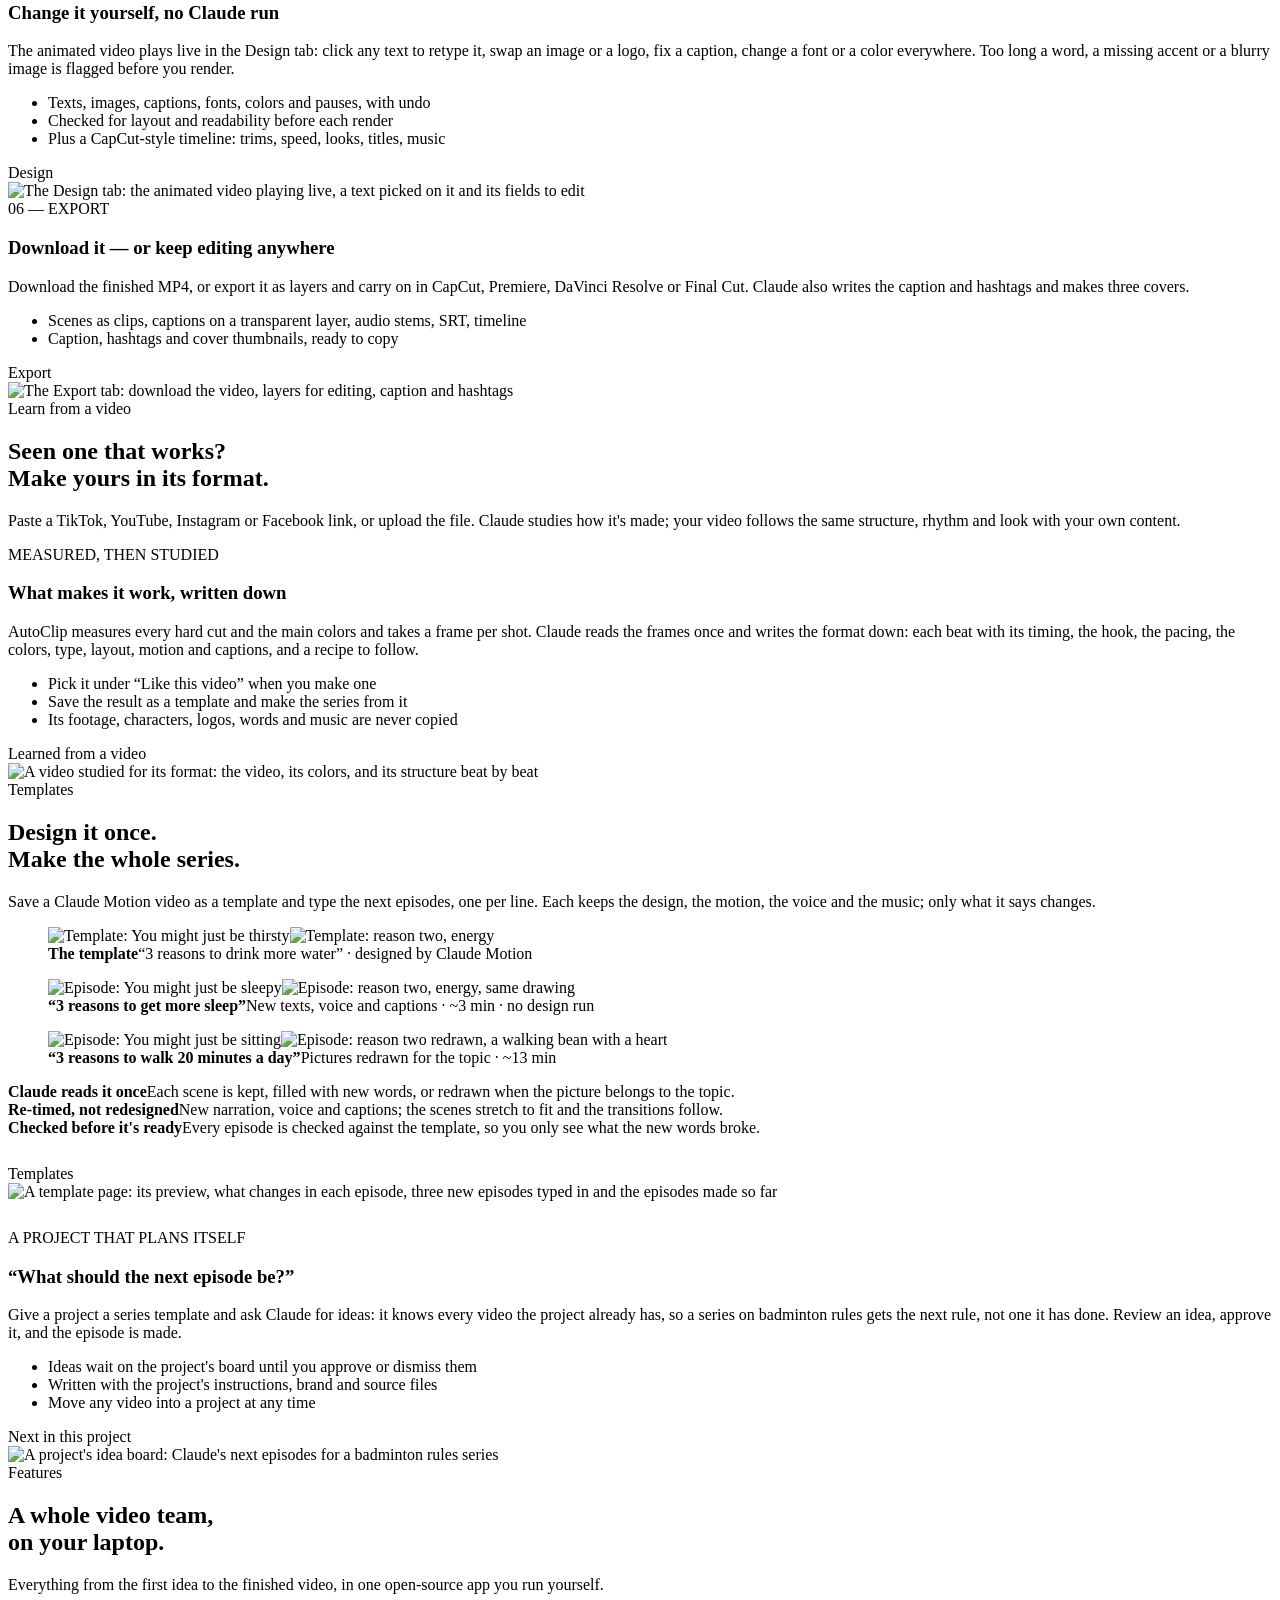
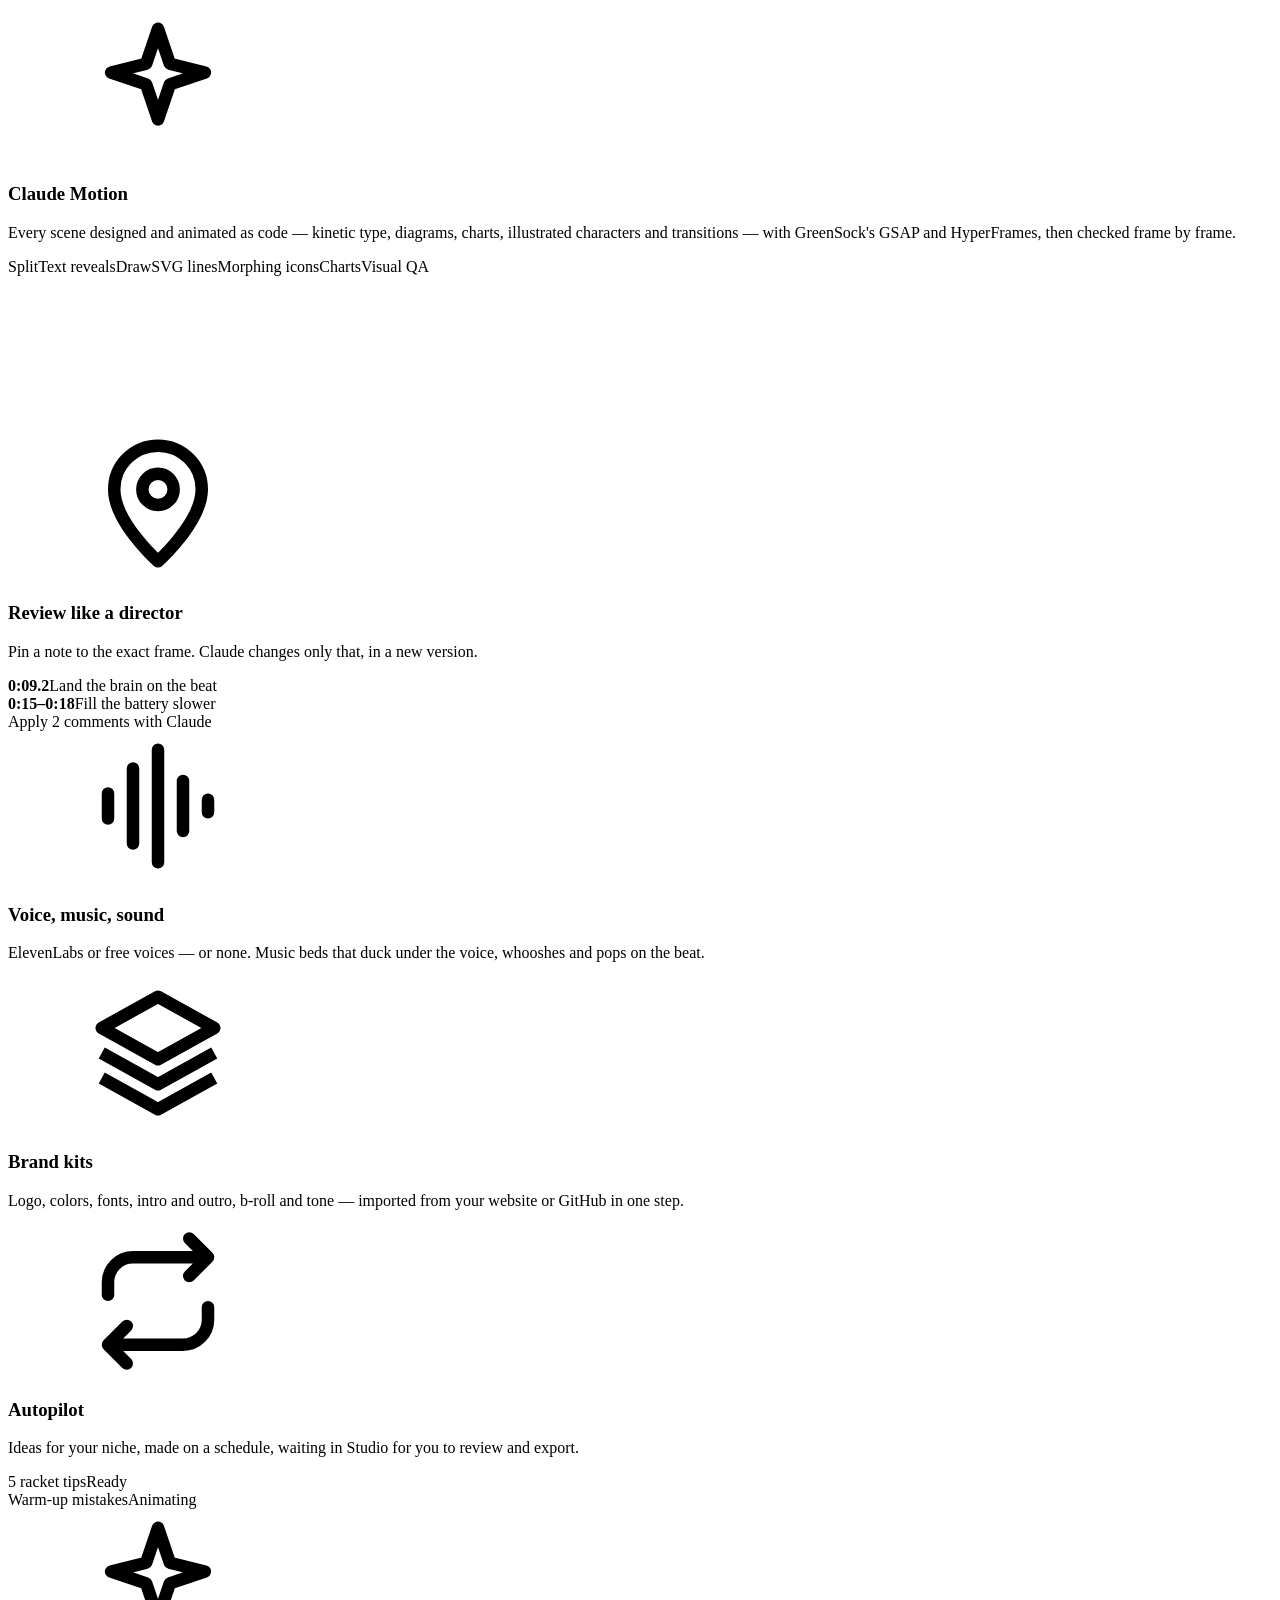
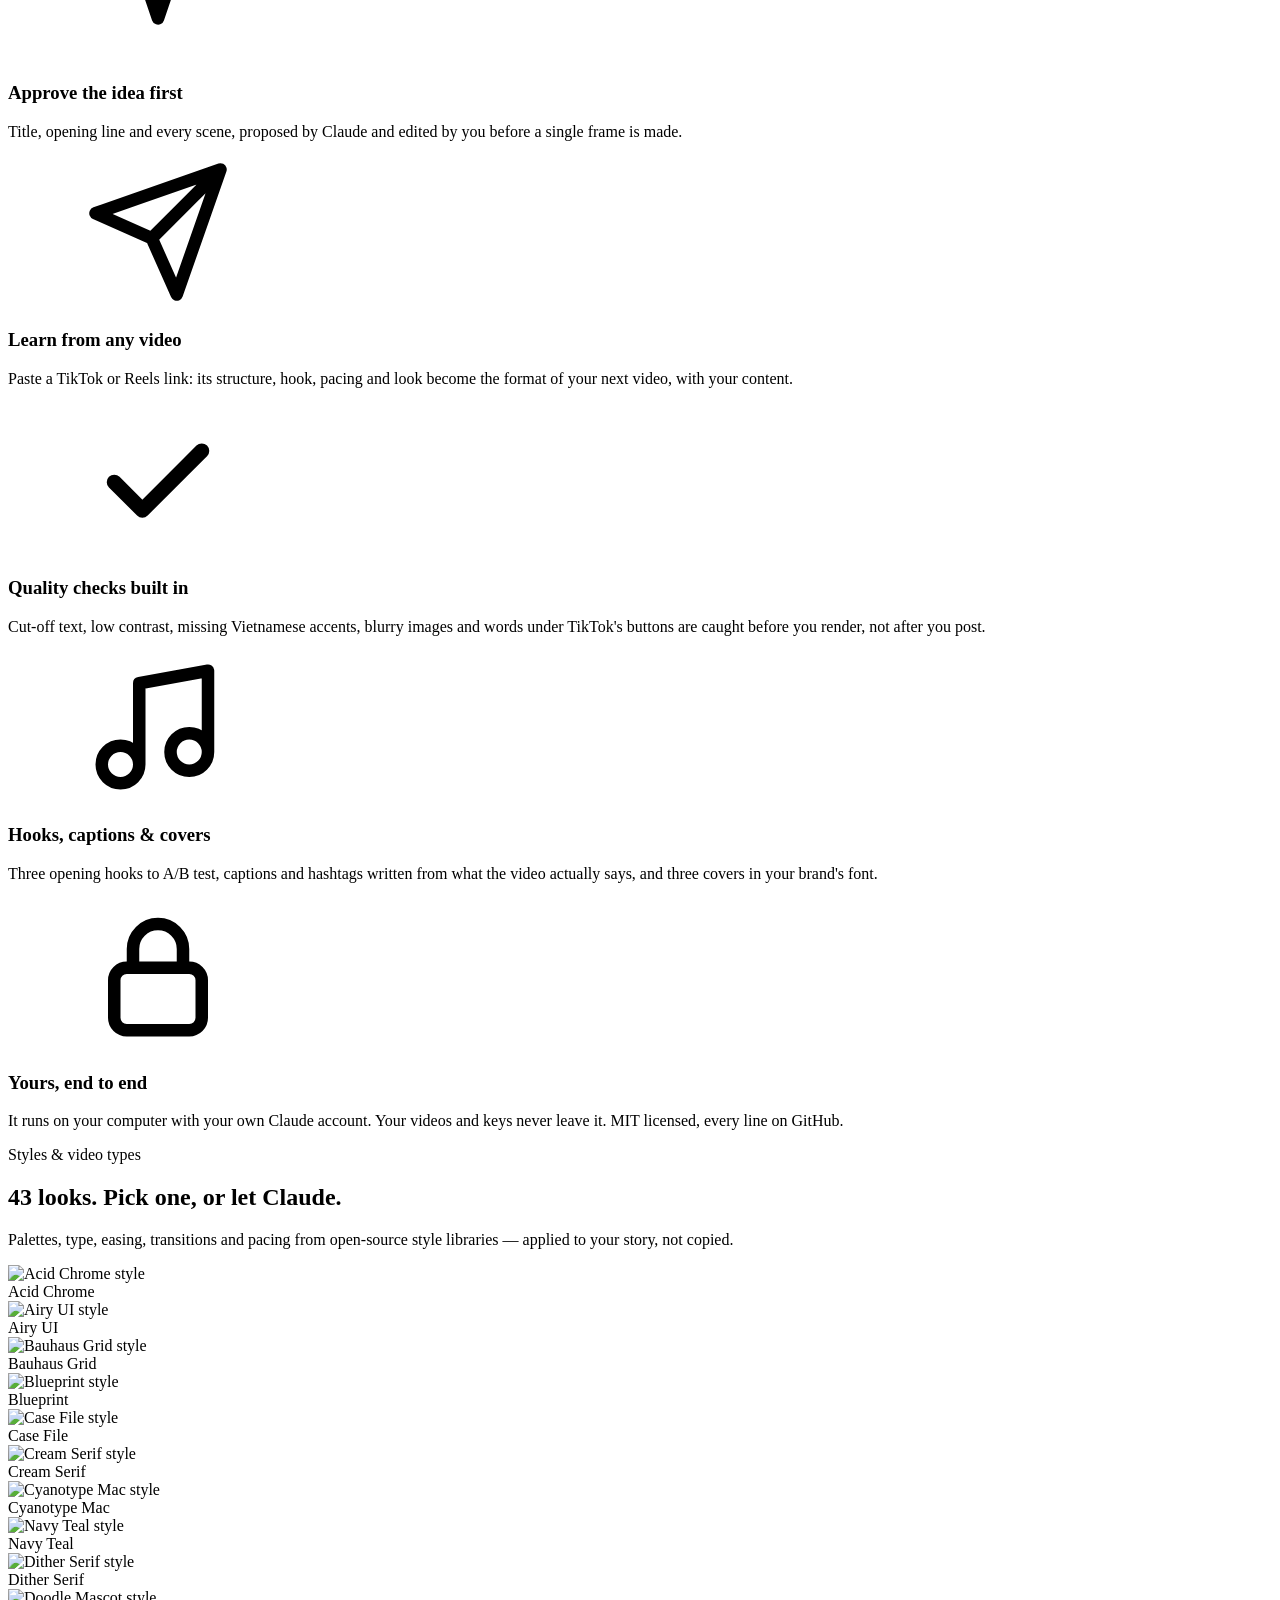
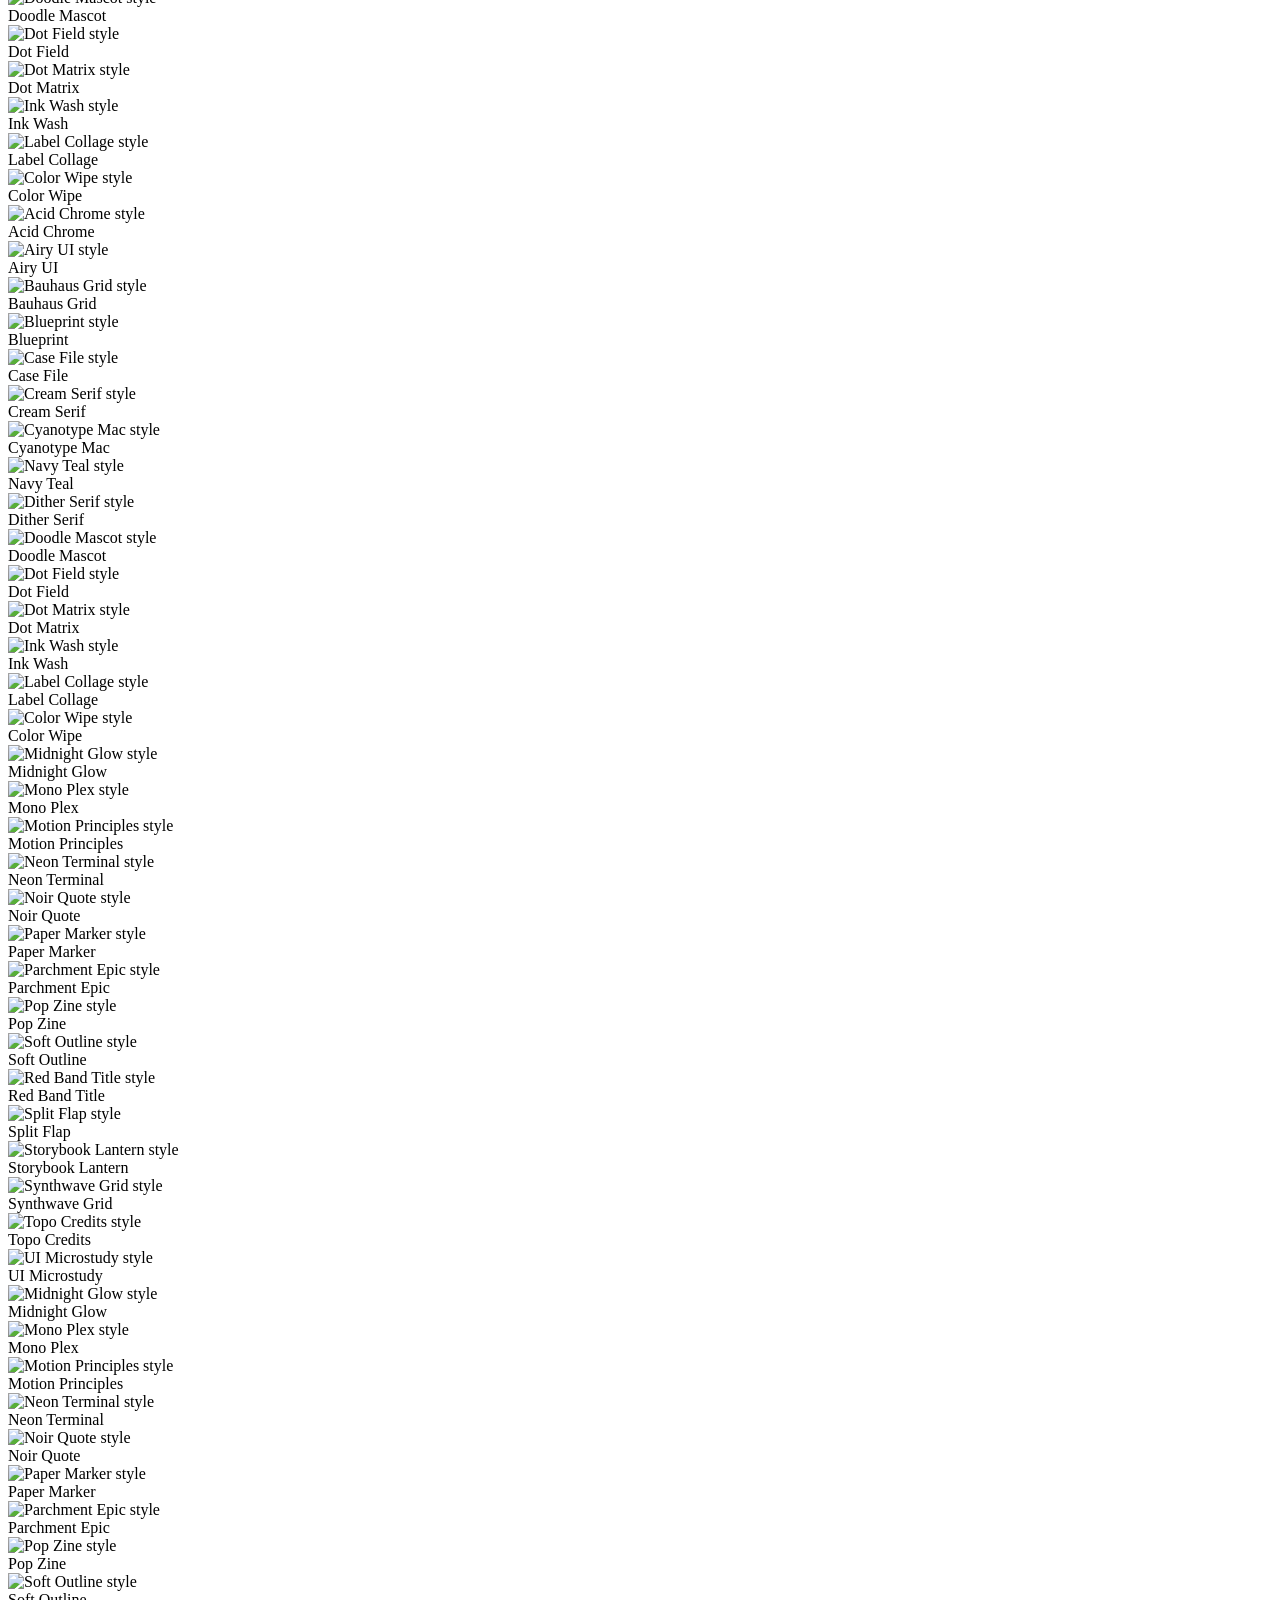
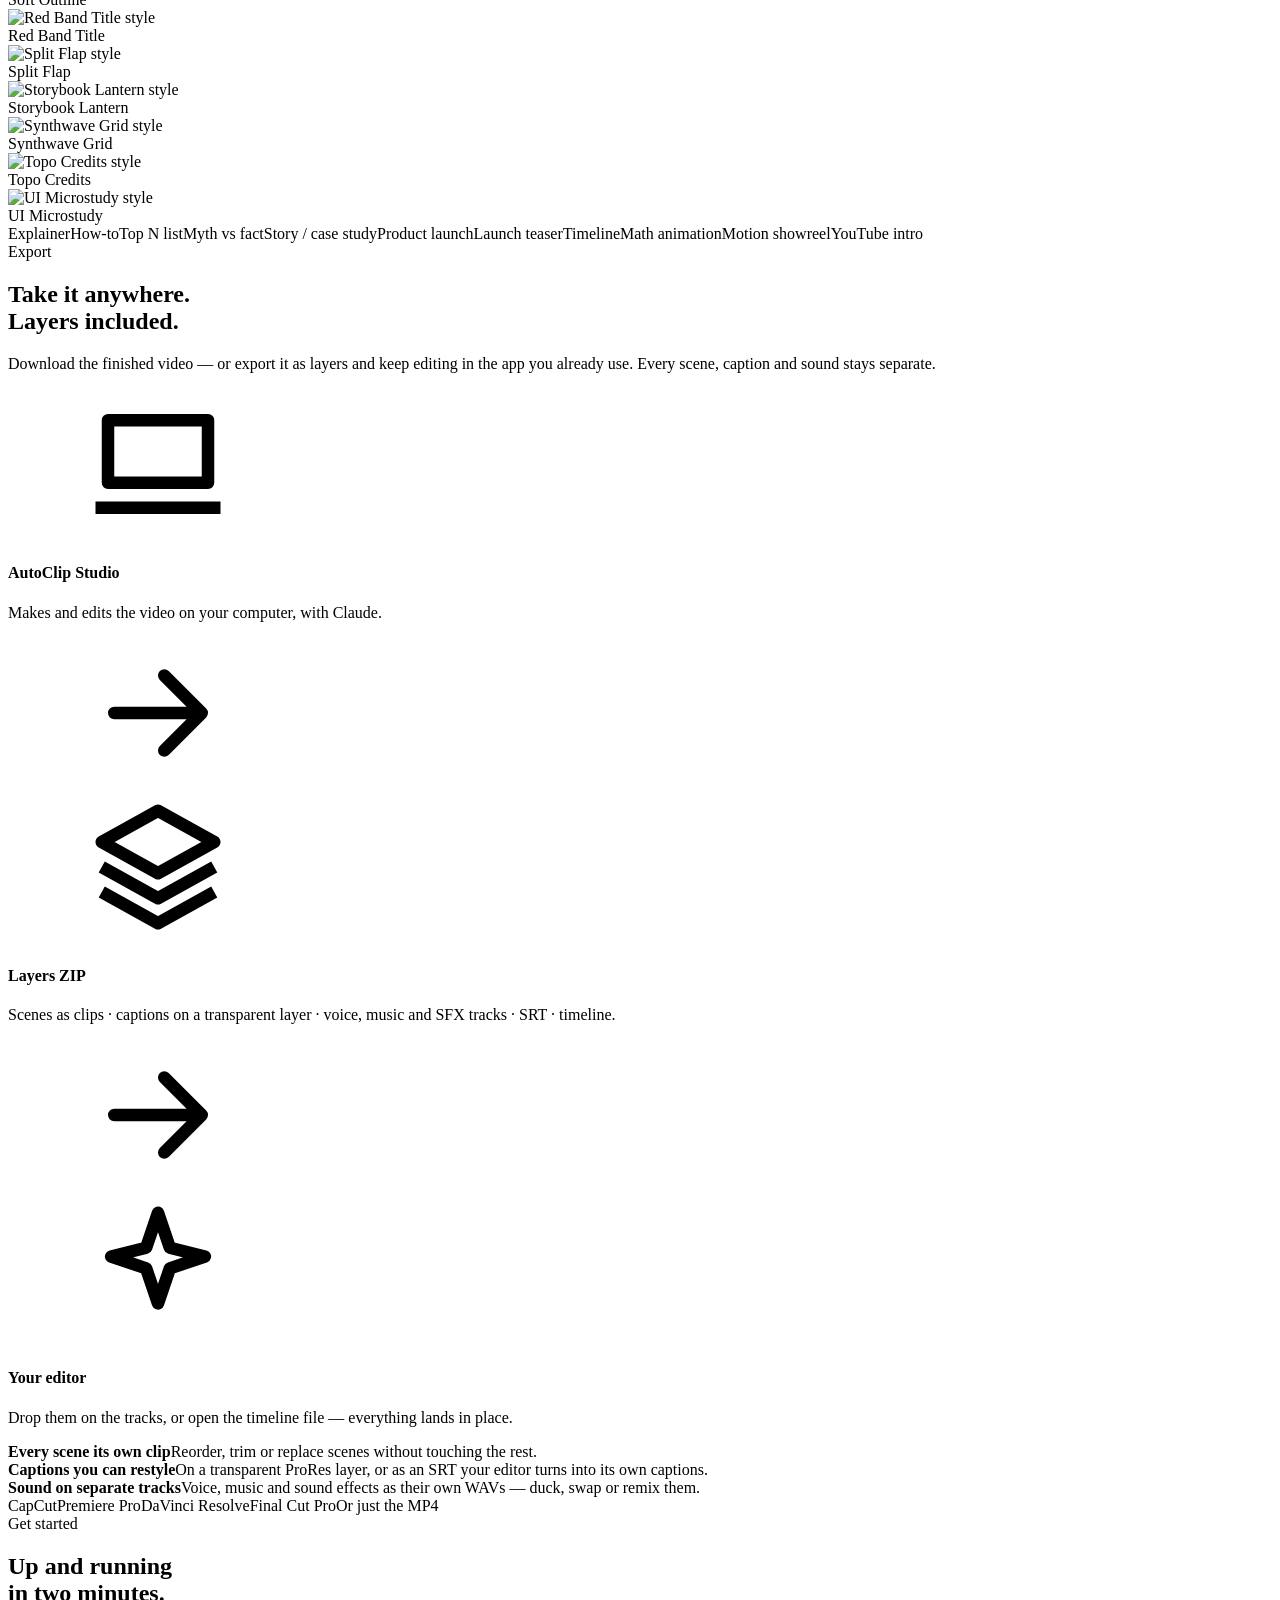
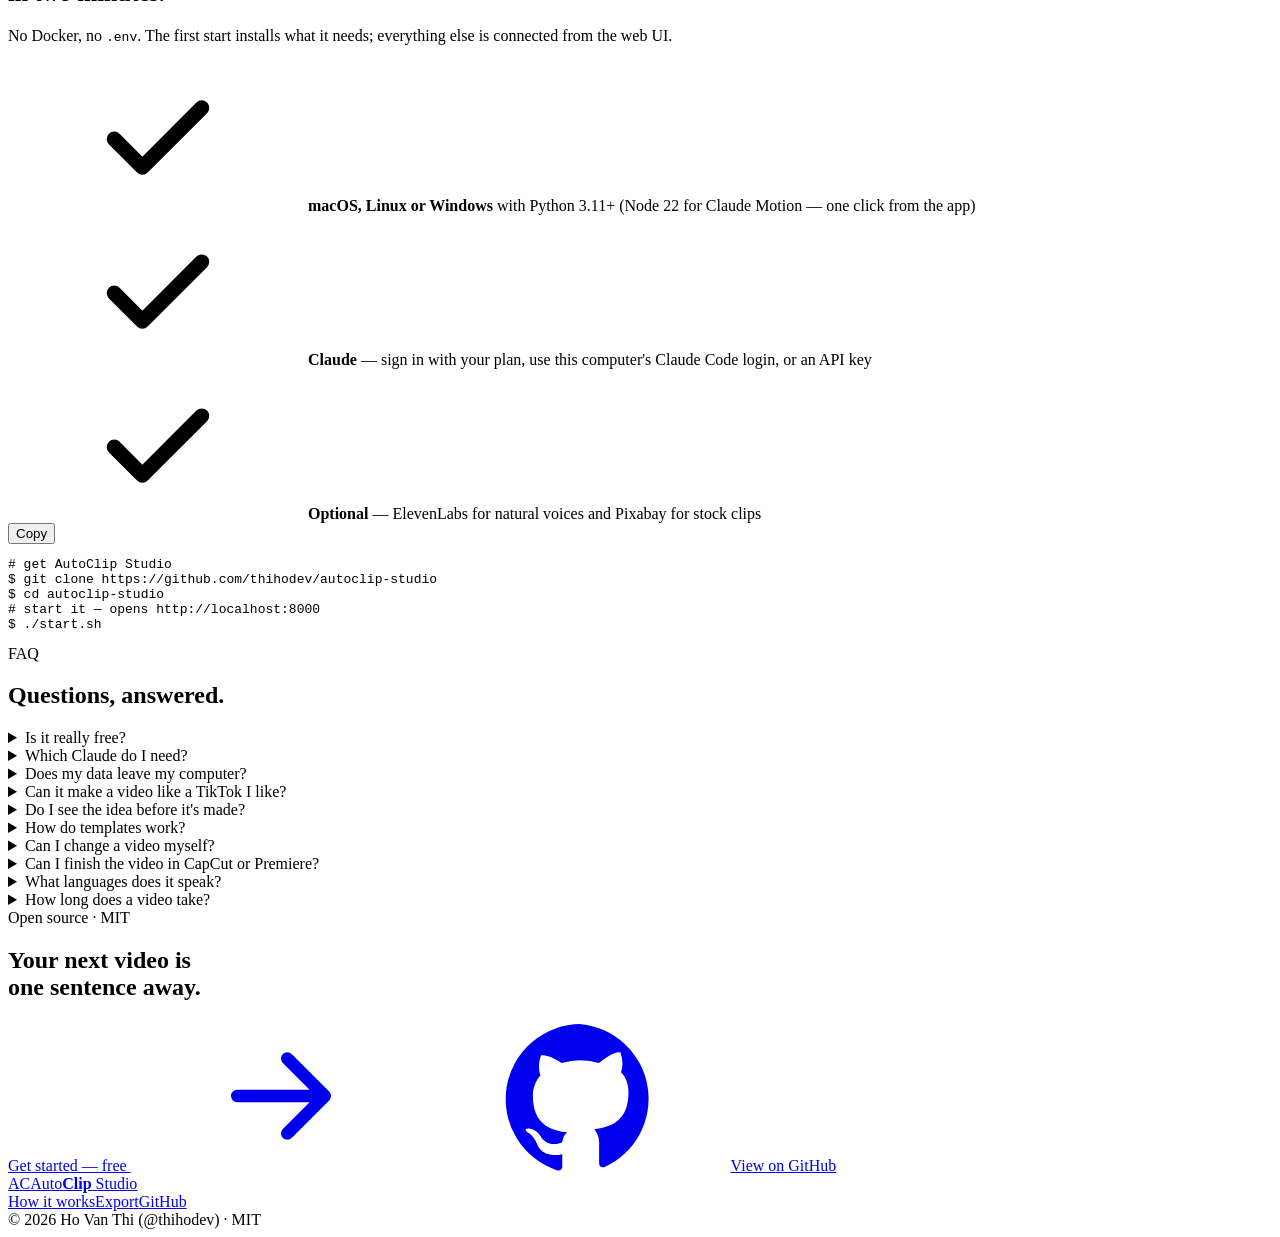
==== commit 9f8bb394: "Document plan-first, project ideas and learning from a video README intro, flow and screenshots now " ====
--- a/website/public/index.html
+++ b/website/public/index.html
@@ -4,10 +4,10 @@
 <meta charset="utf-8">
 <meta name="viewport" content="width=device-width, initial-scale=1">
 <title>AutoClip Studio — AI short video maker for TikTok, Shorts &amp; Reels, directed by Claude</title>
-<meta name="description" content="Open-source studio that turns a topic into a finished short video with Claude: script, animated scenes, voice, music and captions, frame-by-frame review, direct design edits, templates that turn one video into a series, a timeline editor and layer export for CapCut, Premiere and DaVinci. Runs on your computer.">
+<meta name="description" content="Open-source studio that turns a topic into a finished short video with Claude: an idea you approve first, animated scenes, voice, music and captions, frame-by-frame review, direct design edits, the format of any TikTok you like, templates that turn one video into a series, a timeline editor and layer export for CapCut, Premiere and DaVinci. Runs on your computer.">
 <link rel="canonical" href="https://autoclip-connect.thihodev.workers.dev/">
 <meta name="robots" content="index, follow, max-image-preview:large">
-<meta name="keywords" content="AI video generator, TikTok video maker, Claude, YouTube Shorts, Reels, faceless videos, motion graphics, video templates, video series, open source">
+<meta name="keywords" content="AI video generator, TikTok video maker, Claude, YouTube Shorts, Reels, faceless videos, motion graphics, video templates, video series, TikTok format, content planning, open source">
 <meta property="og:type" content="website">
 <meta property="og:site_name" content="AutoClip Studio">
 <meta property="og:url" content="https://autoclip-connect.thihodev.workers.dev/">
@@ -22,7 +22,7 @@
 <meta name="twitter:title" content="AutoClip Studio — short videos, directed by Claude">
 <meta name="twitter:description" content="Type a topic. Claude writes, designs, animates and checks every scene, then turns it into a template for a whole series. Free, open source, runs on your computer.">
 <meta name="twitter:image" content="https://autoclip-connect.thihodev.workers.dev/og.jpg">
-<script type="application/ld+json">[{"@context": "https://schema.org", "@type": "SoftwareApplication", "name": "AutoClip Studio", "applicationCategory": "MultimediaApplication", "operatingSystem": "macOS, Linux, Windows", "description": "Open-source studio that turns a topic into a finished short video with Claude: script, animated scenes, voice, music and captions, frame-by-frame review, direct design edits, templates that turn one video into a series, a timeline editor and layer export for CapCut, Premiere and DaVinci. Runs on your computer.", "url": "https://autoclip-connect.thihodev.workers.dev/", "image": "https://autoclip-connect.thihodev.workers.dev/og.jpg", "license": "https://opensource.org/licenses/MIT", "offers": {"@type": "Offer", "price": "0", "priceCurrency": "USD"}, "author": {"@type": "Person", "name": "Ho Van Thi", "url": "https://github.com/thihodev"}, "sameAs": ["https://github.com/thihodev/autoclip-studio"]}, {"@context": "https://schema.org", "@type": "FAQPage", "mainEntity": [{"@type": "Question", "name": "Is it really free?", "acceptedAnswer": {"@type": "Answer", "text": "AutoClip Studio is free and open source (MIT). Making videos uses your own Claude account — your subscription's usage or your API key — and any optional services you connect, like ElevenLabs."}}, {"@type": "Question", "name": "Which Claude do I need?", "acceptedAnswer": {"@type": "Answer", "text": "Any of: signing in with a Claude plan from the app, the Claude Code login already on your computer, or an Anthropic API key. You choose; AutoClip never picks an account for you. Claude Motion works best with Opus."}}, {"@type": "Question", "name": "Does my data leave my computer?", "acceptedAnswer": {"@type": "Answer", "text": "Your videos, projects and keys stay in AutoClip's data folder on your computer. It talks to Claude, and to the services you connect, directly — nothing goes through us."}}, {"@type": "Question", "name": "How do templates work?", "acceptedAnswer": {"@type": "Answer", "text": "Open a Claude Motion video you like and choose “Save as template”. Claude reads its scenes once and notes which ones stay the same, which only need new words, and which have a picture that belongs to the topic. Then type the next episodes, one per line: each gets new narration, texts, voice and captions in the same design — about 3 minutes for a 30-second video — and, if you choose, Claude redraws the topic's pictures in the same style."}}, {"@type": "Question", "name": "Can I change a video myself?", "acceptedAnswer": {"@type": "Answer", "text": "Yes. The Design tab plays the Claude Motion video live: click a text to retype it, replace an image or a logo, fix a caption, swap a font for one with full Vietnamese accents, change a color everywhere or add a pause. Rendering the change takes a minute or two and no Claude run."}}, {"@type": "Question", "name": "Can I finish the video in CapCut or Premiere?", "acceptedAnswer": {"@type": "Answer", "text": "Yes. Export → Layers for editing gives you each scene as its own clip, the captions on a transparent layer (and as SRT), voice, music and sound effects as separate tracks, and a timeline file for DaVinci Resolve and Final Cut. Drag them into CapCut or Premiere and keep editing."}}, {"@type": "Question", "name": "What languages does it speak?", "acceptedAnswer": {"@type": "Answer", "text": "Scripts, voices and captions in English, Vietnamese, Spanish, Portuguese, French, German, Italian, Indonesian and more — with fonts that keep every diacritic intact. The app itself is in English and Vietnamese."}}, {"@type": "Question", "name": "How long does a video take?", "acceptedAnswer": {"@type": "Answer", "text": "Quick videos take about a minute. Claude Motion designs and animates every scene and checks each frame, which usually takes 10–20 minutes — you can leave the page while it works."}}]}]</script>
+<script type="application/ld+json">[{"@context": "https://schema.org", "@type": "SoftwareApplication", "name": "AutoClip Studio", "applicationCategory": "MultimediaApplication", "operatingSystem": "macOS, Linux, Windows", "description": "Open-source studio that turns a topic into a finished short video with Claude: an idea you approve first, animated scenes, voice, music and captions, frame-by-frame review, direct design edits, the format of any TikTok you like, templates that turn one video into a series, a timeline editor and layer export for CapCut, Premiere and DaVinci. Runs on your computer.", "url": "https://autoclip-connect.thihodev.workers.dev/", "image": "https://autoclip-connect.thihodev.workers.dev/og.jpg", "license": "https://opensource.org/licenses/MIT", "offers": {"@type": "Offer", "price": "0", "priceCurrency": "USD"}, "author": {"@type": "Person", "name": "Ho Van Thi", "url": "https://github.com/thihodev"}, "sameAs": ["https://github.com/thihodev/autoclip-studio"]}, {"@context": "https://schema.org", "@type": "FAQPage", "mainEntity": [{"@type": "Question", "name": "Is it really free?", "acceptedAnswer": {"@type": "Answer", "text": "AutoClip Studio is free and open source (MIT). Making videos uses your own Claude account — your subscription's usage or your API key — and any optional services you connect, like ElevenLabs."}}, {"@type": "Question", "name": "Which Claude do I need?", "acceptedAnswer": {"@type": "Answer", "text": "Any of: signing in with a Claude plan from the app, the Claude Code login already on your computer, or an Anthropic API key. You choose; AutoClip never picks an account for you. Claude Motion works best with Opus."}}, {"@type": "Question", "name": "Does my data leave my computer?", "acceptedAnswer": {"@type": "Answer", "text": "Your videos, projects and keys stay in AutoClip's data folder on your computer. It talks to Claude, and to the services you connect, directly — nothing goes through us."}}, {"@type": "Question", "name": "Can it make a video like a TikTok I like?", "acceptedAnswer": {"@type": "Answer", "text": "Yes. Paste its link (or upload the file) under Templates → Learn from a video. Claude studies its format — structure, hook, pacing, colors, type and motion — and your video follows it with your own content. It never copies the creator's footage, characters, logos, words or music. Some sites block downloads; then save the video and upload it."}}, {"@type": "Question", "name": "Do I see the idea before it's made?", "acceptedAnswer": {"@type": "Answer", "text": "Yes, with “Plan the idea first” on (the default): Claude proposes the title, the opening line and the video scene by scene, you edit it or ask for another, and only the idea you approve is made. In a project, Claude also suggests what the series should cover next."}}, {"@type": "Question", "name": "How do templates work?", "acceptedAnswer": {"@type": "Answer", "text": "Open a Claude Motion video you like and choose “Save as template”. Claude reads its scenes once and notes which ones stay the same, which only need new words, and which have a picture that belongs to the topic. Then type the next episodes, one per line: each gets new narration, texts, voice and captions in the same design — about 3 minutes for a 30-second video — and, if you choose, Claude redraws the topic's pictures in the same style."}}, {"@type": "Question", "name": "Can I change a video myself?", "acceptedAnswer": {"@type": "Answer", "text": "Yes. The Design tab plays the Claude Motion video live: click a text to retype it, replace an image or a logo, fix a caption, swap a font for one with full Vietnamese accents, change a color everywhere or add a pause. Rendering the change takes a minute or two and no Claude run."}}, {"@type": "Question", "name": "Can I finish the video in CapCut or Premiere?", "acceptedAnswer": {"@type": "Answer", "text": "Yes. Export → Layers for editing gives you each scene as its own clip, the captions on a transparent layer (and as SRT), voice, music and sound effects as separate tracks, and a timeline file for DaVinci Resolve and Final Cut. Drag them into CapCut or Premiere and keep editing."}}, {"@type": "Question", "name": "What languages does it speak?", "acceptedAnswer": {"@type": "Answer", "text": "Scripts, voices and captions in English, Vietnamese, Spanish, Portuguese, French, German, Italian, Indonesian and more — with fonts that keep every diacritic intact. The app itself is in English and Vietnamese."}}, {"@type": "Question", "name": "How long does a video take?", "acceptedAnswer": {"@type": "Answer", "text": "Quick videos take about a minute. Claude Motion designs and animates every scene and checks each frame, which usually takes 10–20 minutes — you can leave the page while it works."}}]}]</script>
 <meta name="theme-color" content="#0a0b0e">
 <link rel="icon" href="/favicon.png">
 <link rel="apple-touch-icon" href="/apple-touch-icon.png">
@@ -50,7 +50,7 @@
 <header class="nav" id="nav">
   <div class="wrap">
     <a class="logo" href="/"><span class="mark">AC</span><span>Auto<b>Clip</b> Studio</span></a>
-    <nav class="links"><a href="#how">How it works</a><a href="#series">Templates</a><a href="#features">Features</a><a href="#styles">Styles</a><a href="#export">Export</a><a href="#faq">FAQ</a></nav>
+    <nav class="links"><a href="#how">How it works</a><a href="#learn">Learn from a video</a><a href="#series">Templates</a><a href="#features">Features</a><a href="#styles">Styles</a><a href="#export">Export</a><a href="#faq">FAQ</a></nav>
     <div class="right">
       <a class="gh" href="https://github.com/thihodev/autoclip-studio" target="_blank" rel="noopener"><svg><use href="#i-gh"/></svg>GitHub<span class="stars" id="stars"></span></a>
       <a class="btn primary sm" href="#install">Get started</a>
@@ -63,7 +63,7 @@
   <div class="wrap">
     <a class="pill rv" href="https://github.com/thihodev/autoclip-studio" target="_blank" rel="noopener">Free &amp; open source · MIT <span class="tag">Star on GitHub →</span></a>
     <h1 class="rv">Short videos,<br><span class="serif">directed by Claude.</span></h1>
-    <p class="lead rv">Type a topic. Claude writes the script, designs and animates every scene, adds voice, music and captions, and checks each frame. You review it like a director, change any text, image or color yourself, and turn the video into a template for the whole series. All on your own computer.</p>
+    <p class="lead rv">Type a topic, or paste a TikTok whose format you like. Claude proposes the idea for you to approve, then writes, designs and animates every scene with voice, music and captions, and checks each frame. You review it like a director, change anything yourself, and turn it into a template for the whole series. All on your own computer.</p>
     <div class="cta rv">
       <a class="btn primary" href="#install">Get started — free <svg><use href="#i-arrow"/></svg></a>
       <a class="btn ghost" href="#how">See how it works</a>
@@ -85,7 +85,7 @@
       <div class="chip c1"><span class="ic"><svg><use href="#i-spark"/></svg></span><div>Animating scene 3 of 5<small>Claude Motion · Opus</small><div class="bar"><i></i></div></div></div>
       <div class="chip c2"><span class="ic"><svg><use href="#i-check"/></svg></span><div>Visual check passed<small>every frame, safe zones, contrast</small></div></div>
       <div class="chip c3"><span class="ic"><svg><use href="#i-loop"/></svg></span><div>Episode 7 ready<small>from your template · 3 min · no design run</small></div></div>
-      <div class="chip c4"><span class="ic"><svg><use href="#i-pin"/></svg></span><div>“Land the brain on the beat”<small>comment pinned at 0:09.2</small></div></div>
+      <div class="chip c4"><span class="ic"><svg><use href="#i-spark"/></svg></span><div>Format learned from a TikTok<small>6 beats · hook in 2 s · pastel per section</small></div></div>
     </div>
 
     <div class="built rv"><span class="lbl">Built on</span><span>Claude Agent SDK</span><span>HyperFrames</span><span>GSAP</span><span>ElevenLabs</span><span>FFmpeg</span></div>
@@ -95,15 +95,20 @@
 <section id="how">
   <div class="wrap">
     <div class="head rv"><div><div class="eyebrow">How it works</div><h2>From a sentence<br>to a <span class="serif">finished video.</span></h2></div>
-      <p class="sub">You decide what the video is about and whether it's good. Claude does the rest, and the next episode starts from what you liked.</p></div>
+      <p class="sub">You decide what the video is about, approve the idea and judge the result. Claude does the rest, and the next episode starts from what you liked.</p></div>
     <div class="steps">
       <div class="step rv">
-        <div><div class="n">01 — DESCRIBE</div><h3>Say what the video is about</h3><p>A topic, an article, a product page or a GitHub repo. Pick a format and length — or let Claude choose the structure and the look.</p>
-          <ul class="pts"><li>Two engines: Claude Motion (animated, 10–20 min) or Quick (~1 min)</li><li>11 video types and 43 visual styles</li><li>Brand kits: logo, colors, fonts, music, tone</li></ul></div>
+        <div><div class="n">01 — DESCRIBE</div><h3>Say what the video is about</h3><p>A topic, an article, a product page or a GitHub repo, and optionally a video whose format you like. Pick a format and length, or let Claude choose the structure and the look.</p>
+          <ul class="pts"><li>Two engines: Claude Motion (animated, 10–20 min) or Quick (~1 min)</li><li>11 video types, 43 visual styles, or the format of any video you link</li><li>Brand kits: logo, colors, fonts, music, tone</li></ul></div>
         <div class="window"><div class="bar-top"><i></i><i></i><i></i><span>localhost:8000</span></div><img src="/shots/composer.webp" alt="The AutoClip Studio composer: topic, engine, format, video type, style and sound" loading="lazy"></div>
       </div>
       <div class="step rv">
-        <div><div class="n">02 — CLAUDE MAKES IT</div><h3>Watch it get made, scene by scene</h3><p>Claude writes the storyboard, records the voice-over, sends a designer to animate each scene in code, then checks every frame for cut-off text, contrast and safe zones before rendering.</p>
+        <div><div class="n">02 — APPROVE THE IDEA</div><h3>Nothing is made until you say yes</h3><p>Claude first proposes the idea: a title, what it's about, the opening line and the video scene by scene. Change any of it or ask for another idea; only the one you approve gets made. That's cheaper than finding out after a 15-minute render.</p>
+          <ul class="pts"><li>Edit the title, hook and every scene before anything runs</li><li>“Another idea” for a different angle on the same topic</li><li>In a project, Claude suggests what the series covers next</li></ul></div>
+        <div class="window"><div class="bar-top"><i></i><i></i><i></i><span>The idea</span></div><img src="/shots/plan.webp" alt="An idea to approve: title, what it's about, opening line and the video scene by scene" loading="lazy"></div>
+      </div>
+      <div class="step rv">
+        <div><div class="n">03 — CLAUDE MAKES IT</div><h3>Watch it get made, scene by scene</h3><p>Claude writes the storyboard, records the voice-over, sends a designer to animate each scene in code, then checks every frame for cut-off text, contrast and safe zones before rendering.</p>
           <ul class="pts"><li>Live steps, previews and Claude's own notes</li><li>Fits the TikTok feed: hook in the first second, nothing under the app's buttons</li></ul></div>
         <div class="window"><div class="bar-top"><i></i><i></i><i></i><span>Claude Motion · version 1</span></div>
           <div class="live">
@@ -115,20 +120,32 @@
           </div></div>
       </div>
       <div class="step rv">
-        <div><div class="n">03 — REVIEW</div><h3>Point at the frame, say what to change</h3><p>Scrub the filmstrip, click a spot or drag a range and leave a note. Claude applies the whole round in one new version and only touches what you pointed at.</p>
+        <div><div class="n">04 — REVIEW</div><h3>Point at the frame, say what to change</h3><p>Scrub the filmstrip, click a spot or drag a range and leave a note. Claude applies the whole round in one new version and only touches what you pointed at.</p>
           <ul class="pts"><li>Comments pinned to a moment, a range or a spot</li><li>Every version kept — compare and roll back</li></ul></div>
         <div class="window"><div class="bar-top"><i></i><i></i><i></i><span>AI &amp; review</span></div><img src="/shots/review.webp" alt="Reviewing a video: comments pinned to frames and a filmstrip" loading="lazy"></div>
       </div>
       <div class="step rv">
-        <div><div class="n">04 — EDIT</div><h3>Change it yourself, no Claude run</h3><p>The animated video plays live in the Design tab: click any text to retype it, swap an image or a logo, fix a caption, change a font or a color everywhere. Too long a word, a missing accent or a blurry image is flagged before you render.</p>
+        <div><div class="n">05 — EDIT</div><h3>Change it yourself, no Claude run</h3><p>The animated video plays live in the Design tab: click any text to retype it, swap an image or a logo, fix a caption, change a font or a color everywhere. Too long a word, a missing accent or a blurry image is flagged before you render.</p>
           <ul class="pts"><li>Texts, images, captions, fonts, colors and pauses, with undo</li><li>Checked for layout and readability before each render</li><li>Plus a CapCut-style timeline: trims, speed, looks, titles, music</li></ul></div>
         <div class="window"><div class="bar-top"><i></i><i></i><i></i><span>Design</span></div><img src="/shots/design.webp" alt="The Design tab: the animated video playing live, a text picked on it and its fields to edit" loading="lazy"></div>
       </div>
       <div class="step rv">
-        <div><div class="n">05 — EXPORT</div><h3>Download it — or keep editing anywhere</h3><p>Download the finished MP4, or export it as layers and carry on in CapCut, Premiere, DaVinci Resolve or Final Cut. Claude also writes the caption and hashtags and makes three covers.</p>
+        <div><div class="n">06 — EXPORT</div><h3>Download it — or keep editing anywhere</h3><p>Download the finished MP4, or export it as layers and carry on in CapCut, Premiere, DaVinci Resolve or Final Cut. Claude also writes the caption and hashtags and makes three covers.</p>
           <ul class="pts"><li>Scenes as clips, captions on a transparent layer, audio stems, SRT, timeline</li><li>Caption, hashtags and cover thumbnails, ready to copy</li></ul></div>
         <div class="window"><div class="bar-top"><i></i><i></i><i></i><span>Export</span></div><img src="/shots/export.webp" alt="The Export tab: download the video, layers for editing, caption and hashtags" loading="lazy"></div>
       </div>
+    </div>
+  </div>
+</section>
+
+<section id="learn">
+  <div class="wrap">
+    <div class="head rv"><div><div class="eyebrow">Learn from a video</div><h2>Seen one that works?<br><span class="serif">Make yours in its format.</span></h2></div>
+      <p class="sub">Paste a TikTok, YouTube, Instagram or Facebook link, or upload the file. Claude studies how it's made; your video follows the same structure, rhythm and look with your own content.</p></div>
+    <div class="step rv">
+      <div><div class="n">MEASURED, THEN STUDIED</div><h3>What makes it work, written down</h3><p>AutoClip measures every hard cut and the main colors and takes a frame per shot. Claude reads the frames once and writes the format down: each beat with its timing, the hook, the pacing, the colors, type, layout, motion and captions, and a recipe to follow.</p>
+        <ul class="pts"><li>Pick it under “Like this video” when you make one</li><li>Save the result as a template and make the series from it</li><li>Its footage, characters, logos, words and music are never copied</li></ul></div>
+      <div class="window"><div class="bar-top"><i></i><i></i><i></i><span>Learned from a video</span></div><img src="/shots/reference.webp" alt="A video studied for its format: the video, its colors, and its structure beat by beat" loading="lazy"></div>
     </div>
   </div>
 </section>
@@ -151,6 +168,11 @@
       <div><b>Checked before it's ready</b>Every episode is checked against the template, so you only see what the new words broke.</div>
     </div>
     <div class="window rv" style="margin-top:28px"><div class="bar-top"><i></i><i></i><i></i><span>Templates</span></div><img src="/shots/templates.webp" alt="A template page: its preview, what changes in each episode, three new episodes typed in and the episodes made so far" loading="lazy"></div>
+    <div class="step rv" style="margin-top:28px">
+      <div><div class="n">A PROJECT THAT PLANS ITSELF</div><h3>“What should the next episode be?”</h3><p>Give a project a series template and ask Claude for ideas: it knows every video the project already has, so a series on badminton rules gets the next rule, not one it has done. Review an idea, approve it, and the episode is made.</p>
+        <ul class="pts"><li>Ideas wait on the project's board until you approve or dismiss them</li><li>Written with the project's instructions, brand and source files</li><li>Move any video into a project at any time</li></ul></div>
+      <div class="window"><div class="bar-top"><i></i><i></i><i></i><span>Next in this project</span></div><img src="/shots/ideas.webp" alt="A project's idea board: Claude's next episodes for a badminton rules series" loading="lazy"></div>
+    </div>
   </div>
 </section>
 
@@ -170,6 +192,8 @@
         <div class="swatches" aria-hidden="true"><i style="background:#e8385a"></i><i style="background:#0f1115"></i><i style="background:#f3f4f6"></i><i style="background:#ff8a5b"></i></div></div>
       <div class="card span-2 rv"><span class="ico"><svg><use href="#i-loop"/></svg></span><h3>Autopilot</h3><p>Ideas for your niche, made on a schedule, waiting in Studio for you to review and export.</p>
         <div class="queue"><div>5 racket tips<span class="ok">Ready</span></div><div>Warm-up mistakes<span class="wait">Animating</span></div></div></div>
+      <div class="card span-3 rv"><span class="ico"><svg><use href="#i-spark"/></svg></span><h3>Approve the idea first</h3><p>Title, opening line and every scene, proposed by Claude and edited by you before a single frame is made.</p></div>
+      <div class="card span-3 rv"><span class="ico"><svg><use href="#i-send"/></svg></span><h3>Learn from any video</h3><p>Paste a TikTok or Reels link: its structure, hook, pacing and look become the format of your next video, with your content.</p></div>
       <div class="card span-2 rv"><span class="ico"><svg><use href="#i-check"/></svg></span><h3>Quality checks built in</h3><p>Cut-off text, low contrast, missing Vietnamese accents, blurry images and words under TikTok's buttons are caught before you render, not after you post.</p></div>
       <div class="card span-2 rv"><span class="ico"><svg><use href="#i-note"/></svg></span><h3>Hooks, captions &amp; covers</h3><p>Three opening hooks to A/B test, captions and hashtags written from what the video actually says, and three covers in your brand's font.</p></div>
       <div class="card span-2 rv"><span class="ico"><svg><use href="#i-lock"/></svg></span><h3>Yours, end to end</h3><p>It runs on your computer with your own Claude account. Your videos and keys never leave it. MIT licensed, every line on GitHub.</p></div>
@@ -232,6 +256,8 @@
       <details><summary>Is it really free?</summary><p>AutoClip Studio is free and open source (MIT). Making videos uses your own Claude account — your subscription's usage or your API key — and any optional services you connect, like ElevenLabs.</p></details>
       <details><summary>Which Claude do I need?</summary><p>Any of: signing in with a Claude plan from the app, the Claude Code login already on your computer, or an Anthropic API key. You choose; AutoClip never picks an account for you. Claude Motion works best with Opus.</p></details>
       <details><summary>Does my data leave my computer?</summary><p>Your videos, projects and keys stay in AutoClip's data folder on your computer. It talks to Claude, and to the services you connect, directly — nothing goes through us.</p></details>
+      <details><summary>Can it make a video like a TikTok I like?</summary><p>Yes. Paste its link (or upload the file) under Templates → Learn from a video. Claude studies its format — structure, hook, pacing, colors, type and motion — and your video follows it with your own content. It never copies the creator's footage, characters, logos, words or music. Some sites block downloads; then save the video and upload it.</p></details>
+      <details><summary>Do I see the idea before it's made?</summary><p>Yes, with “Plan the idea first” on (the default): Claude proposes the title, the opening line and the video scene by scene, you edit it or ask for another, and only the idea you approve is made. In a project, Claude also suggests what the series should cover next.</p></details>
       <details><summary>How do templates work?</summary><p>Open a Claude Motion video you like and choose “Save as template”. Claude reads its scenes once and notes which ones stay the same, which only need new words, and which have a picture that belongs to the topic. Then type the next episodes, one per line: each gets new narration, texts, voice and captions in the same design — about 3 minutes for a 30-second video — and, if you choose, Claude redraws the topic's pictures in the same style.</p></details>
       <details><summary>Can I change a video myself?</summary><p>Yes. The Design tab plays the Claude Motion video live: click a text to retype it, replace an image or a logo, fix a caption, swap a font for one with full Vietnamese accents, change a color everywhere or add a pause. Rendering the change takes a minute or two and no Claude run.</p></details>
       <details><summary>Can I finish the video in CapCut or Premiere?</summary><p>Yes. Export → Layers for editing gives you each scene as its own clip, the captions on a transparent layer (and as SRT), voice, music and sound effects as separate tracks, and a timeline file for DaVinci Resolve and Final Cut. Drag them into CapCut or Premiere and keep editing.</p></details>
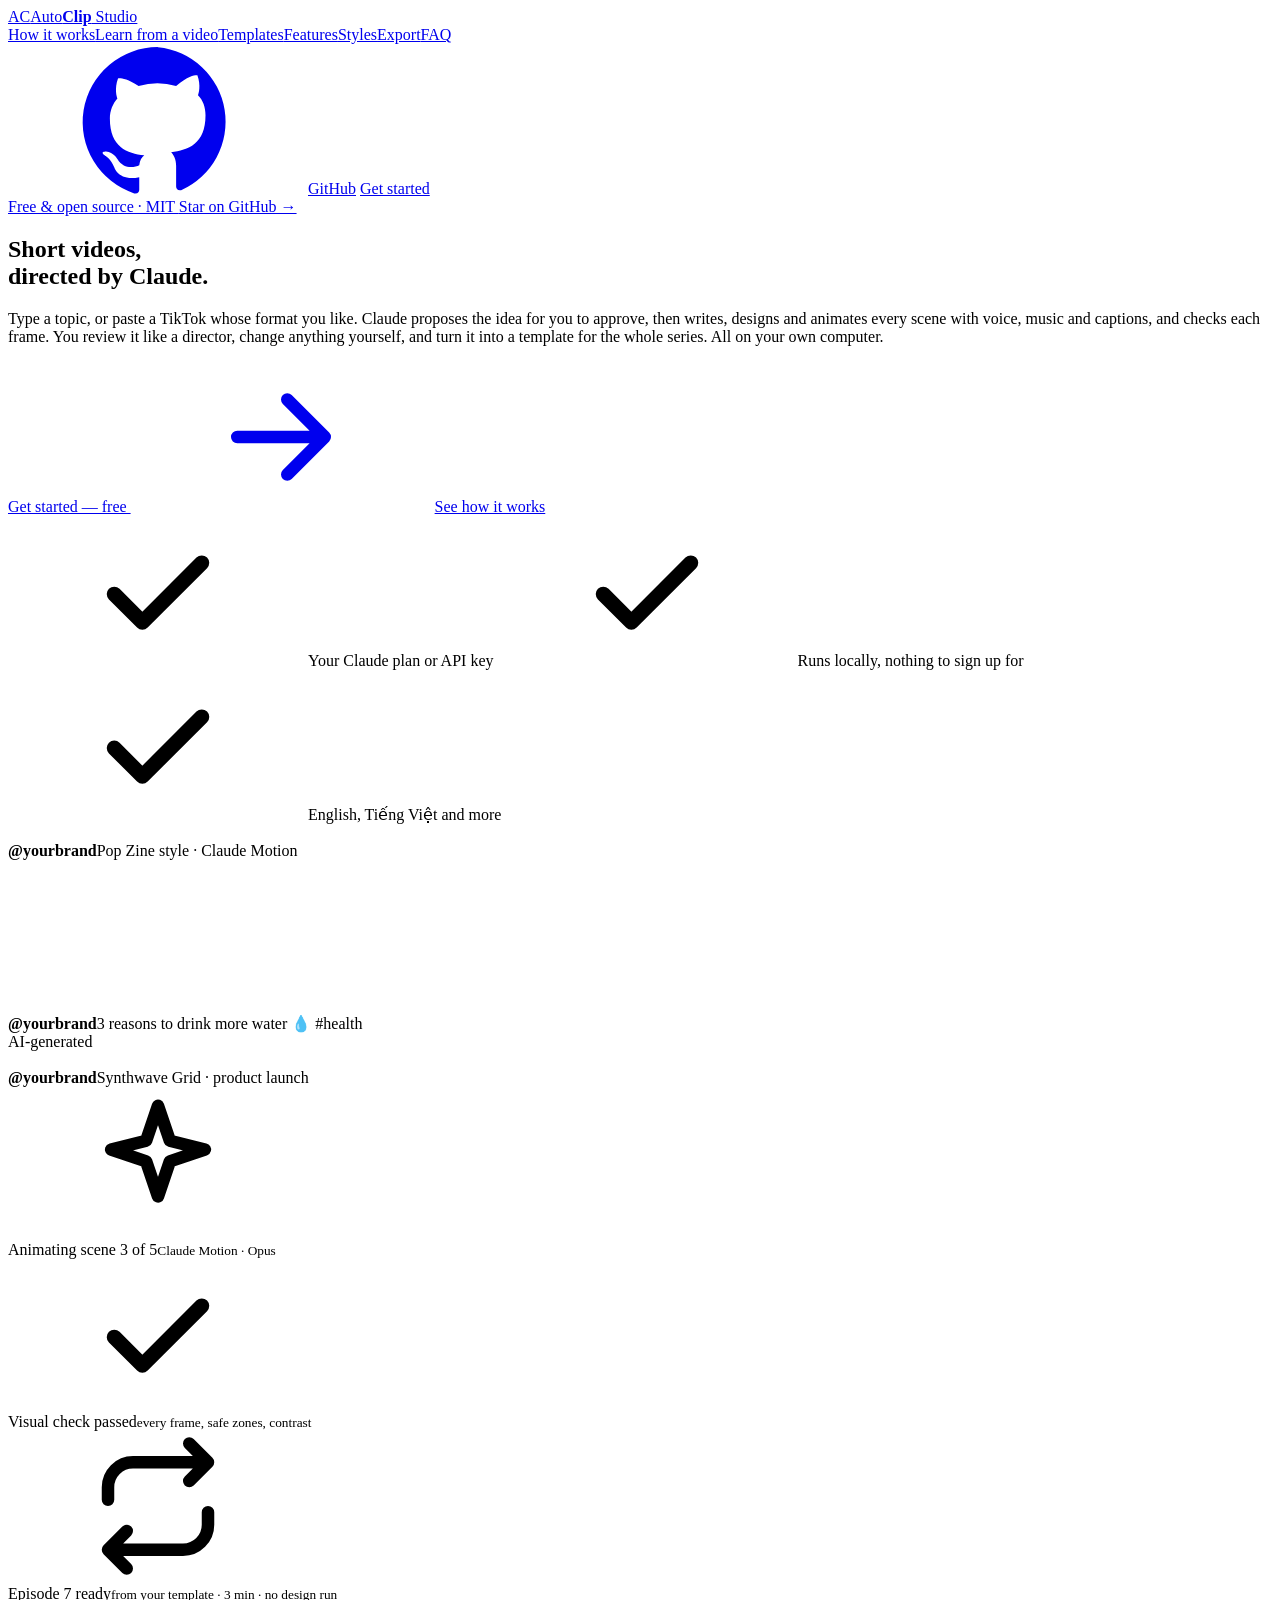
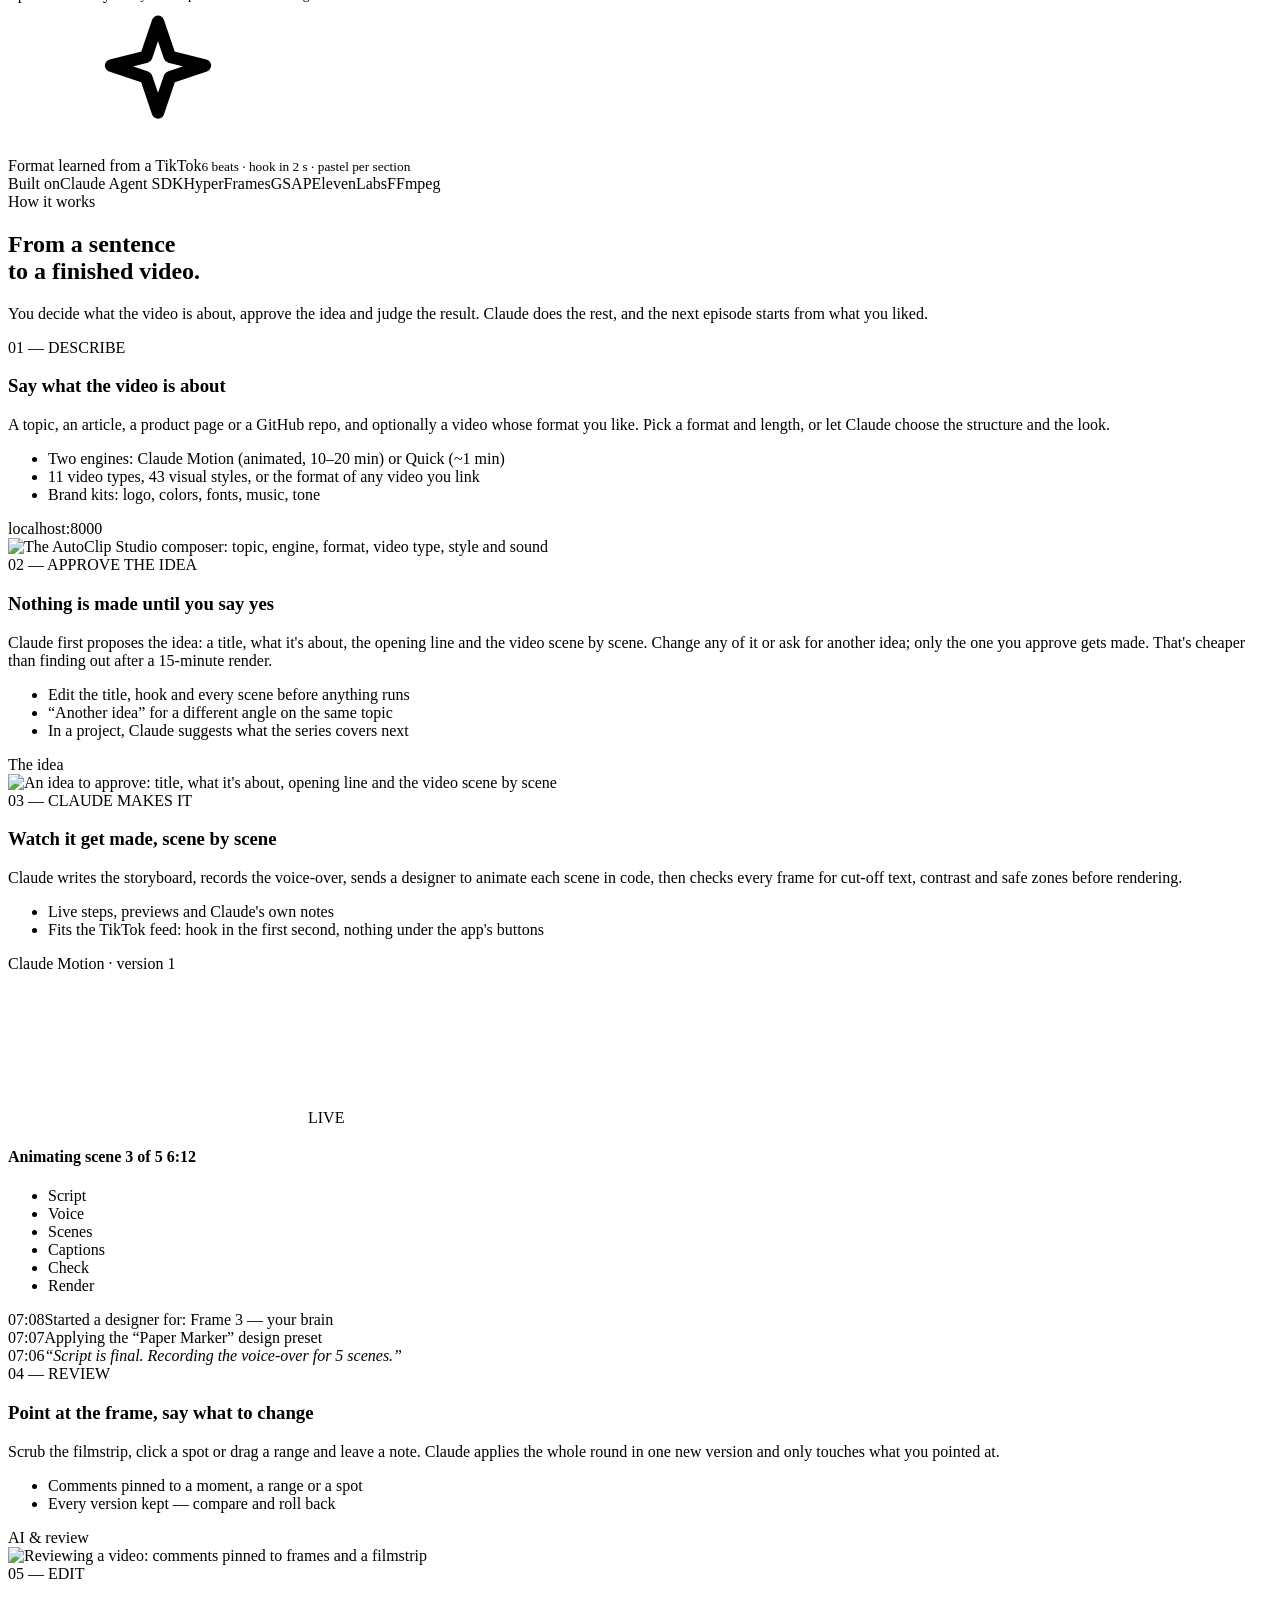
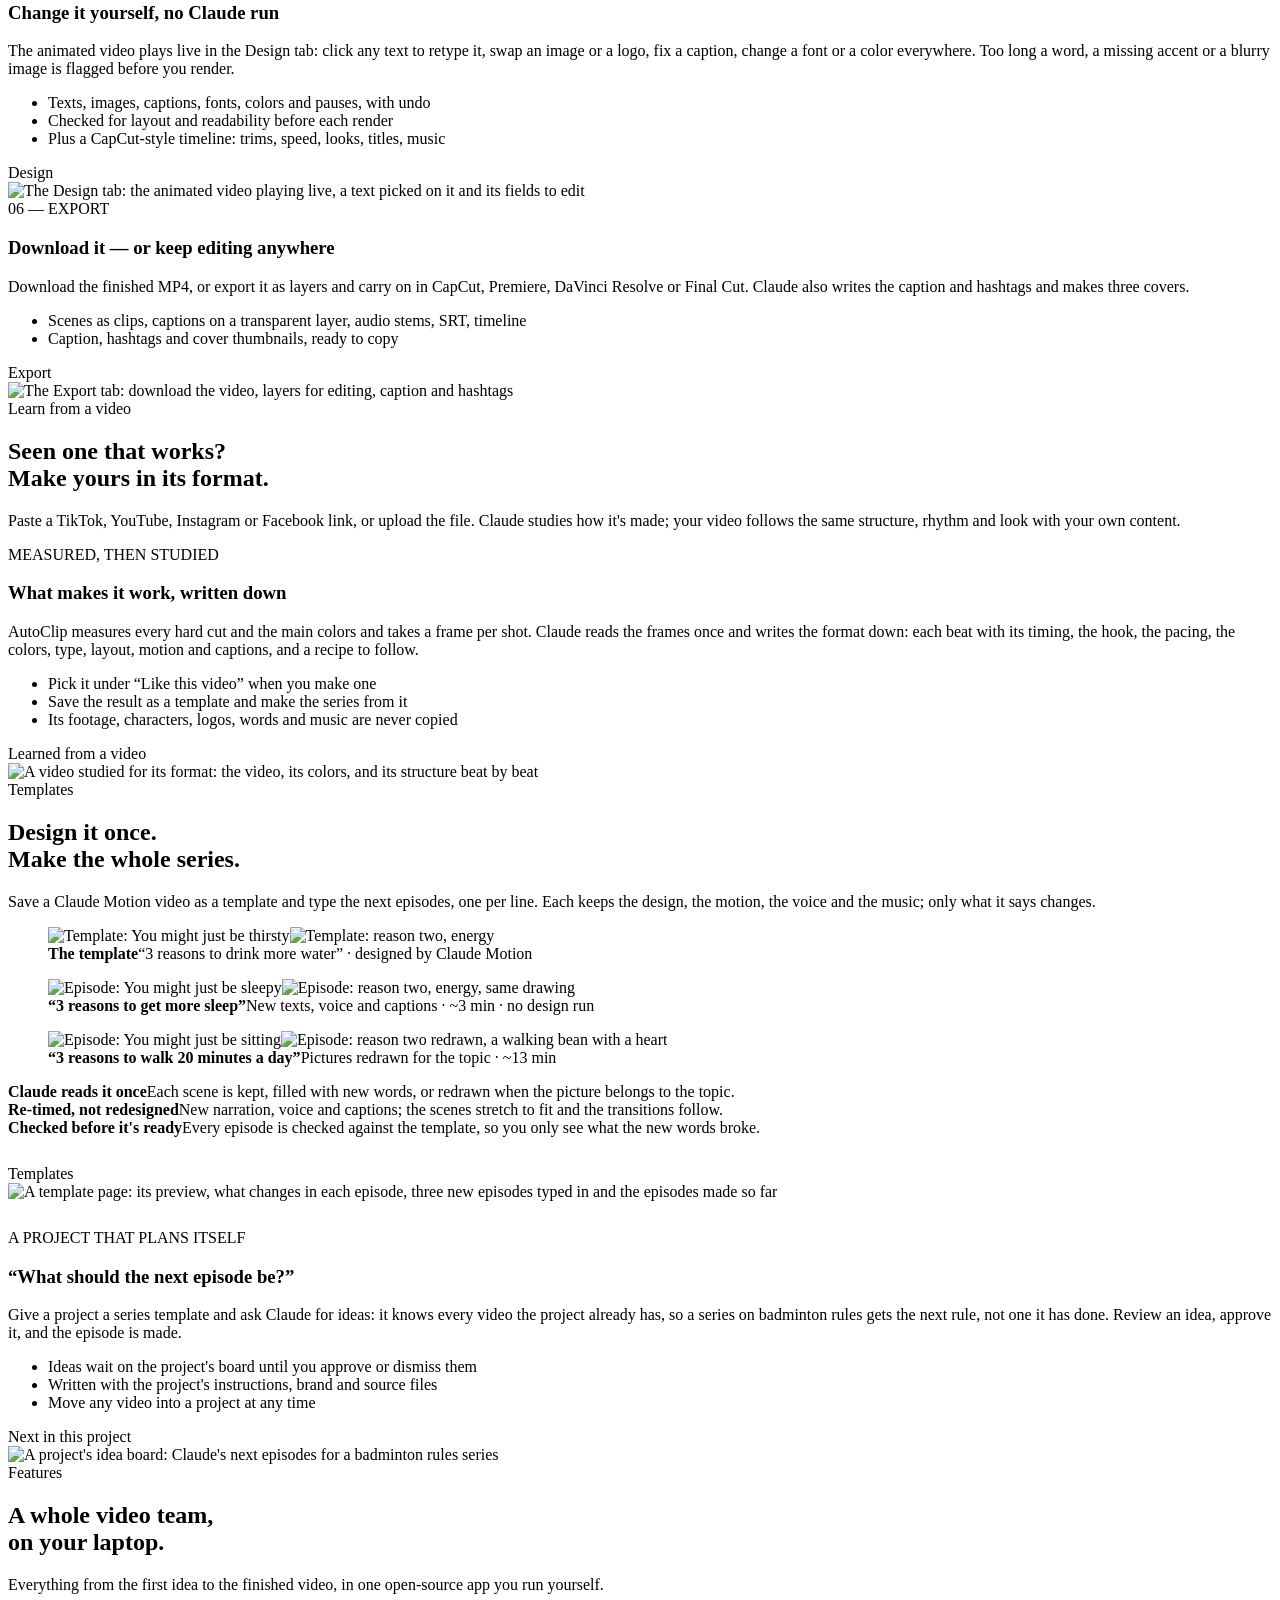
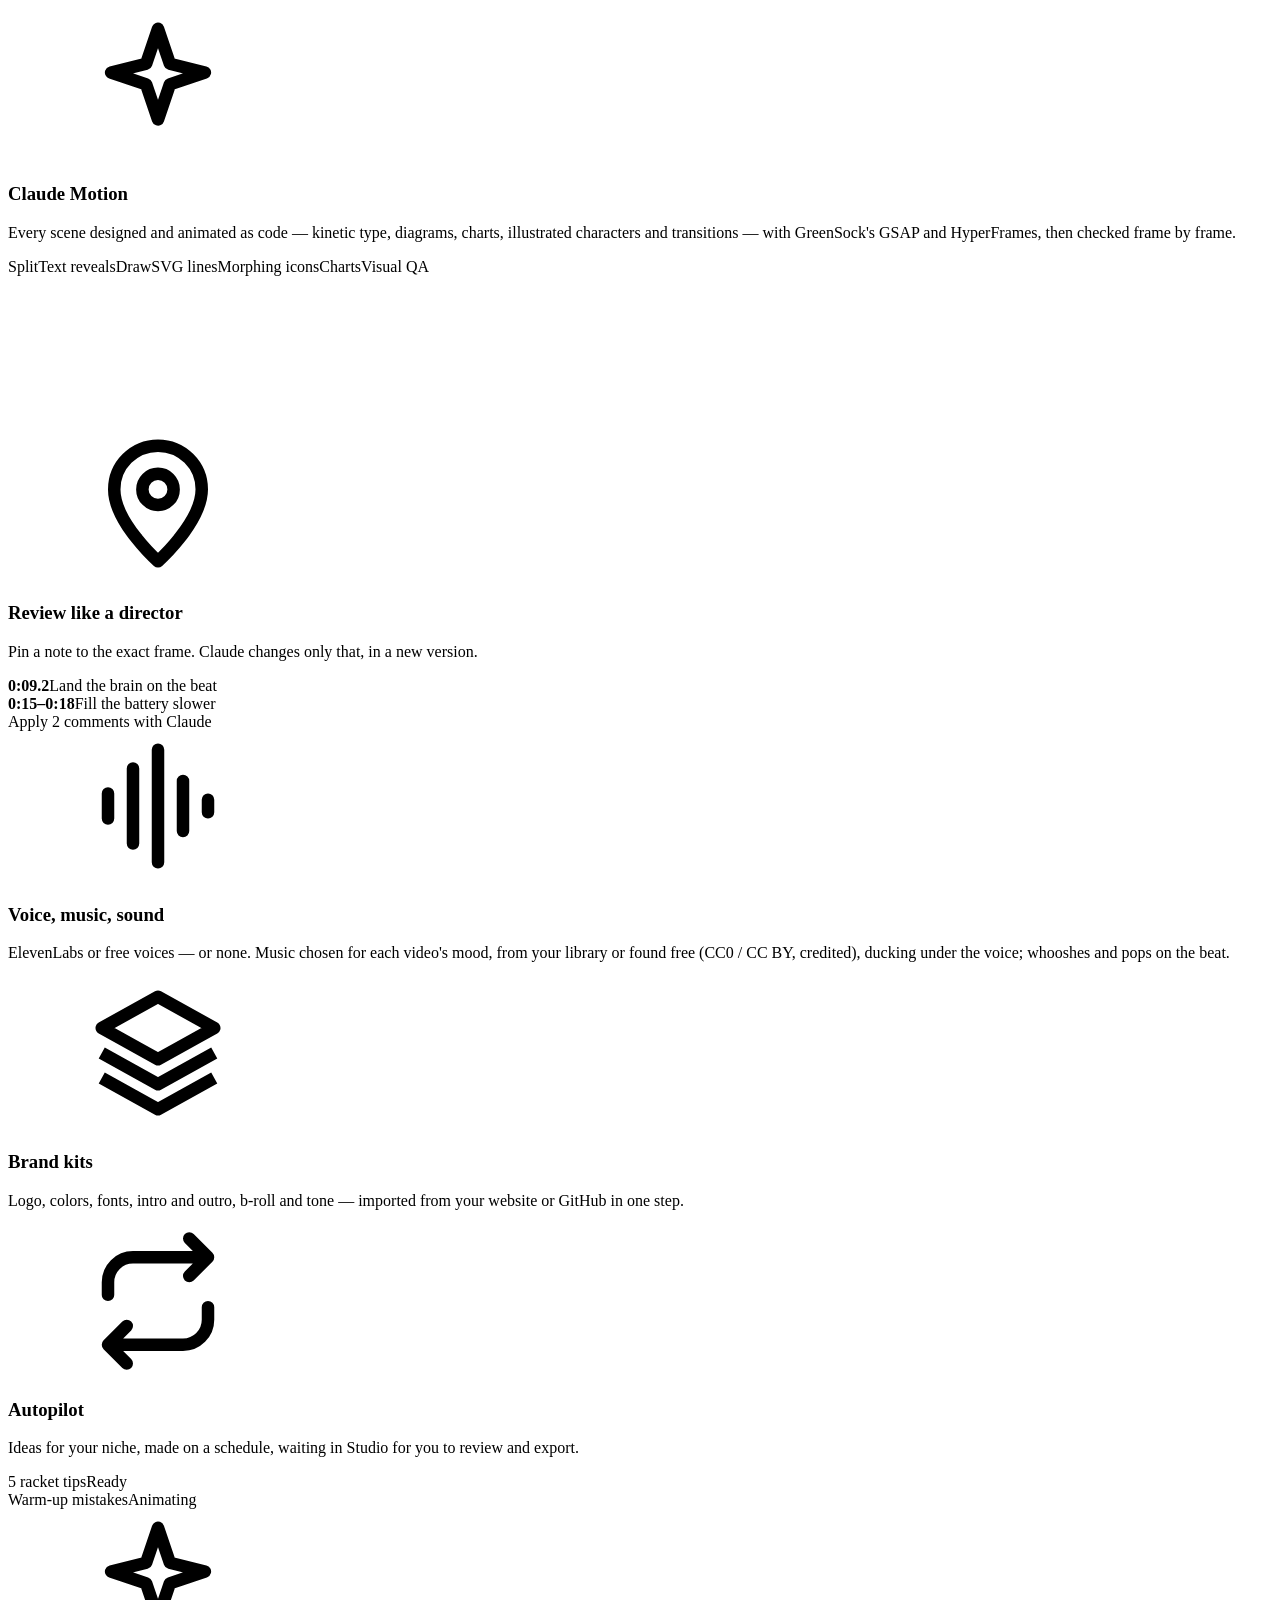
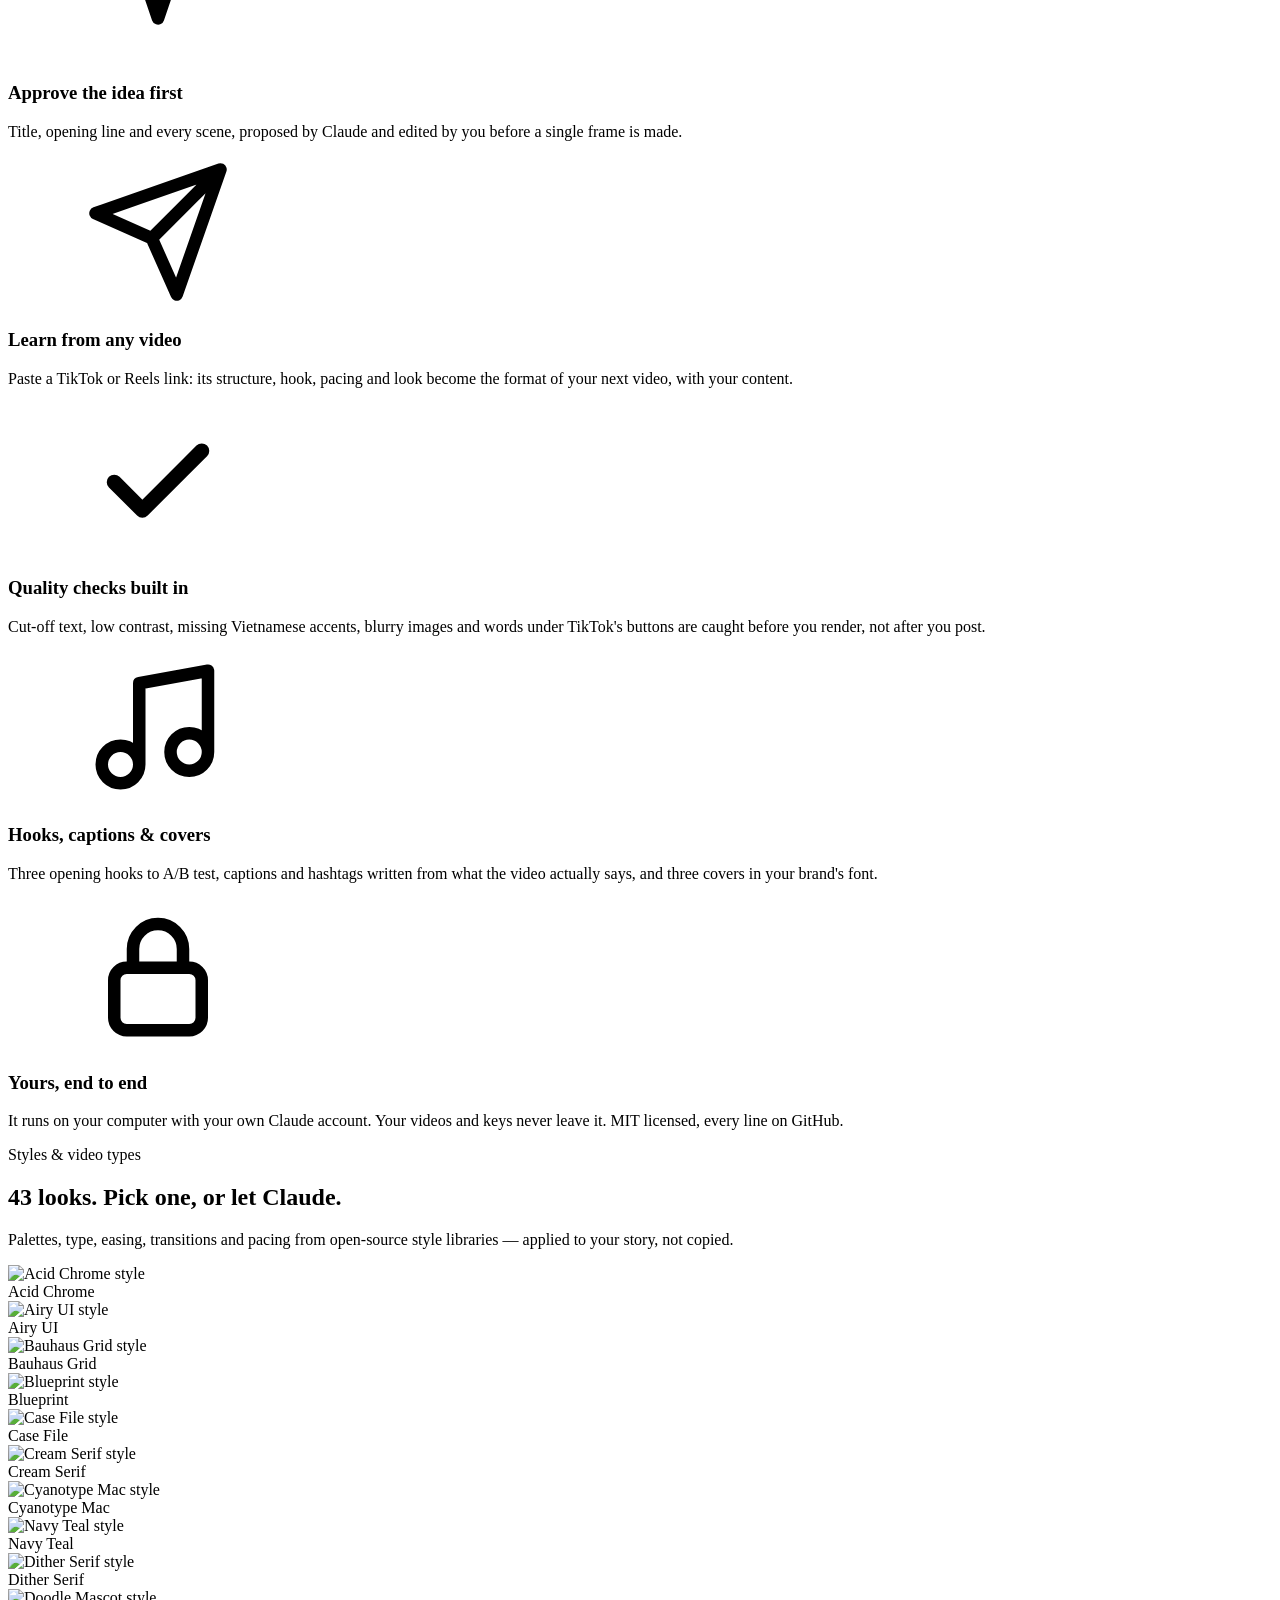
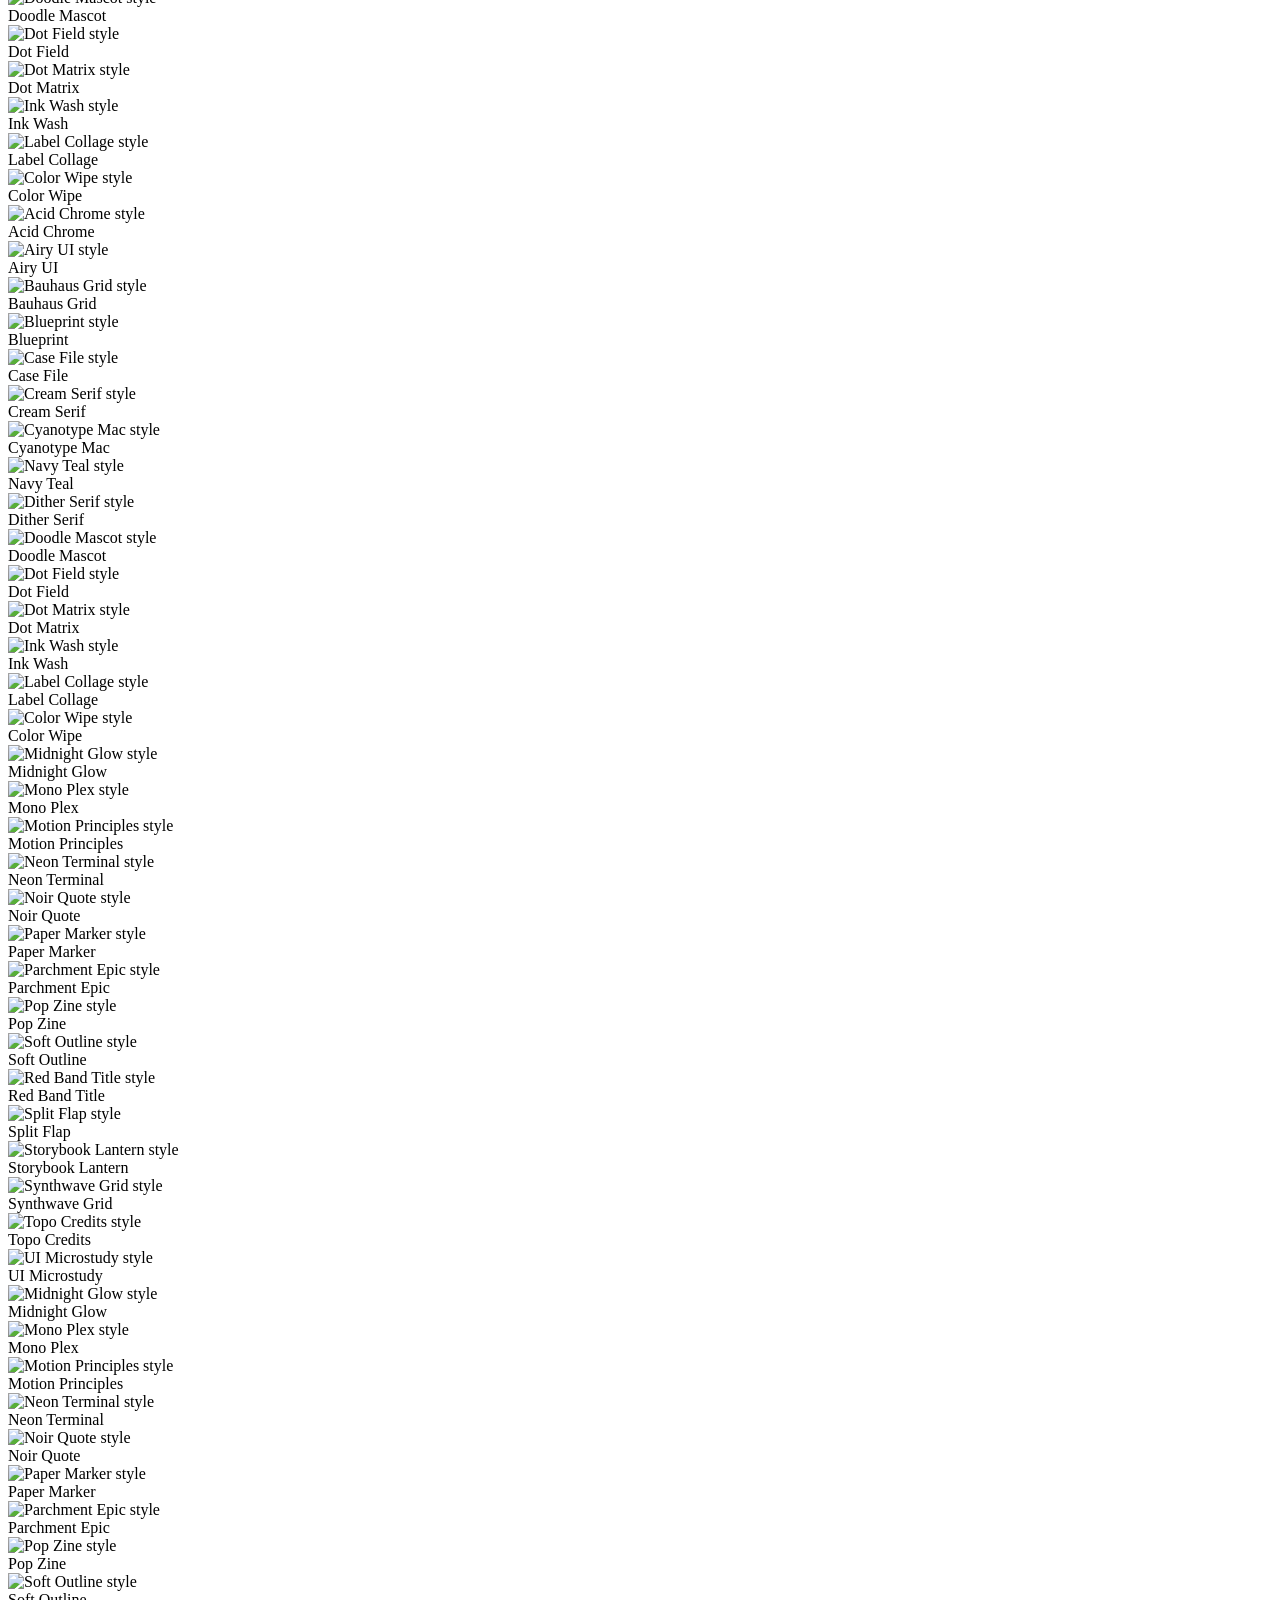
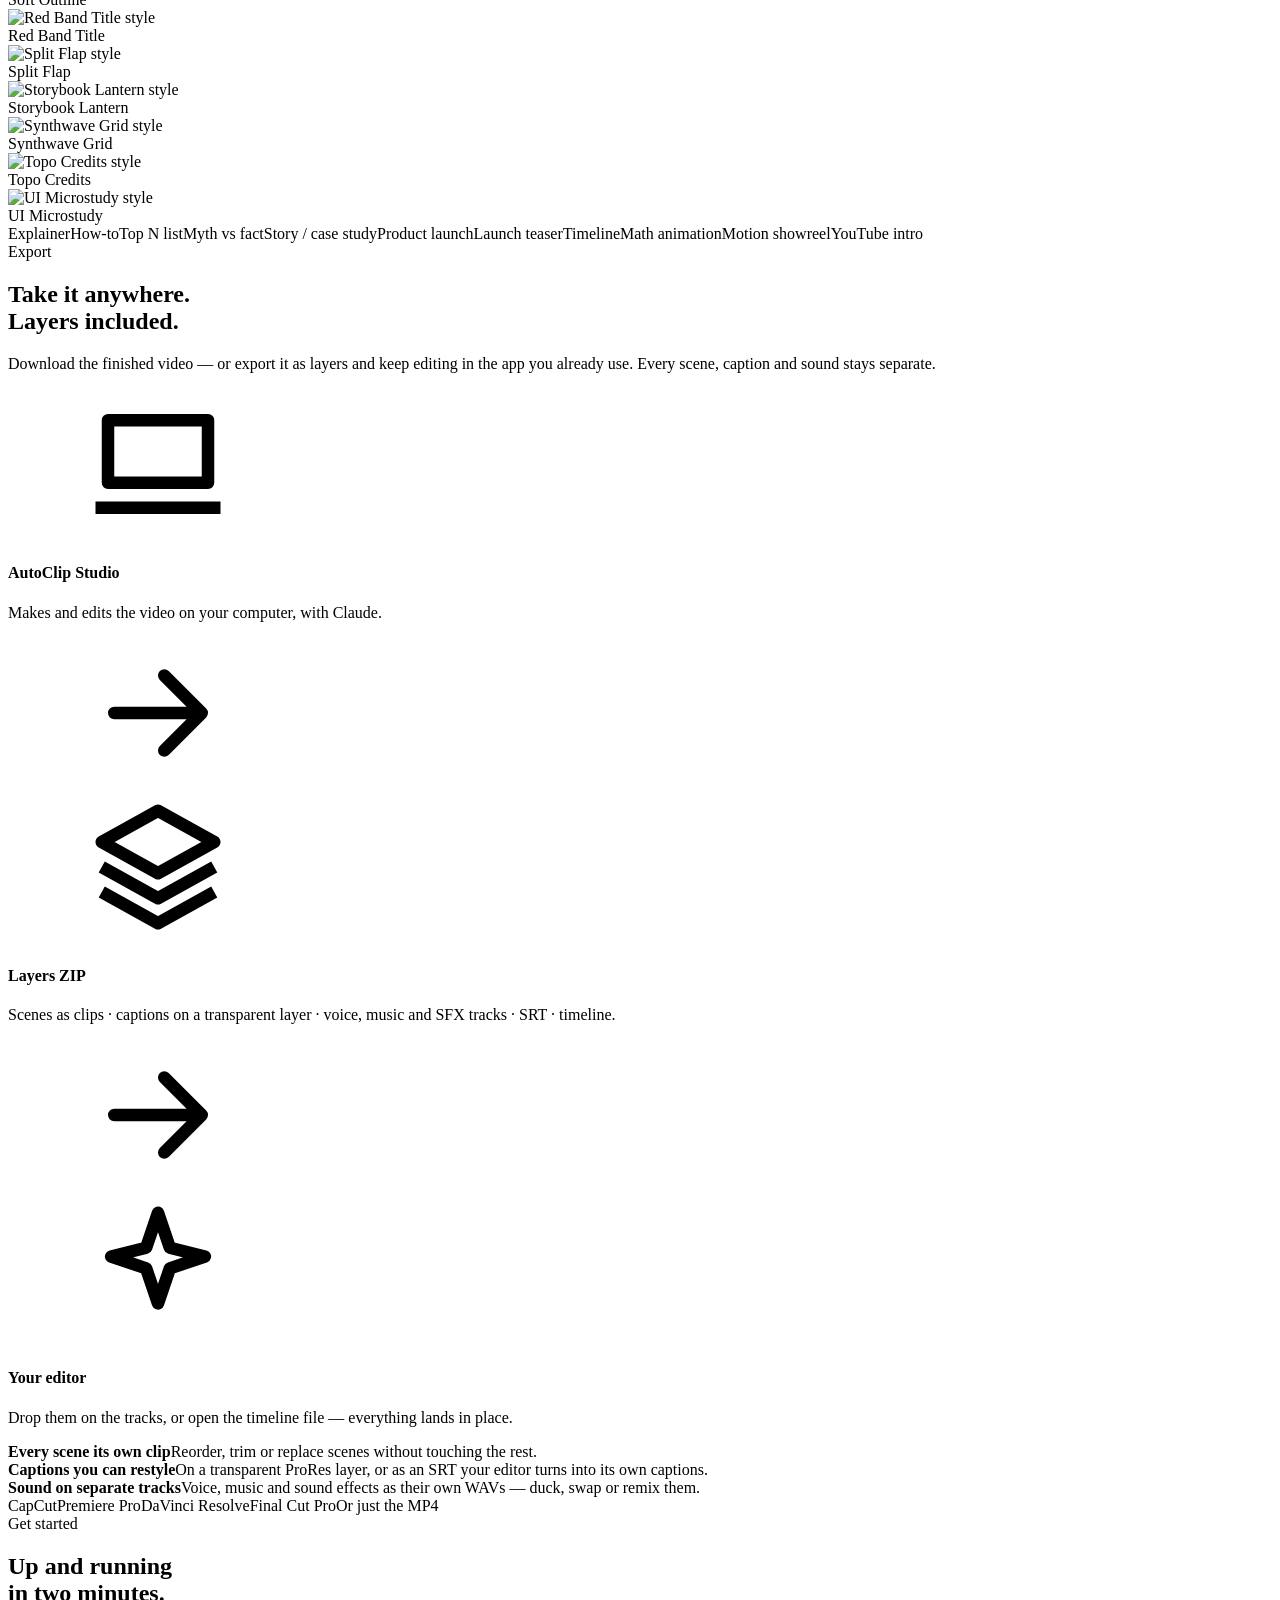
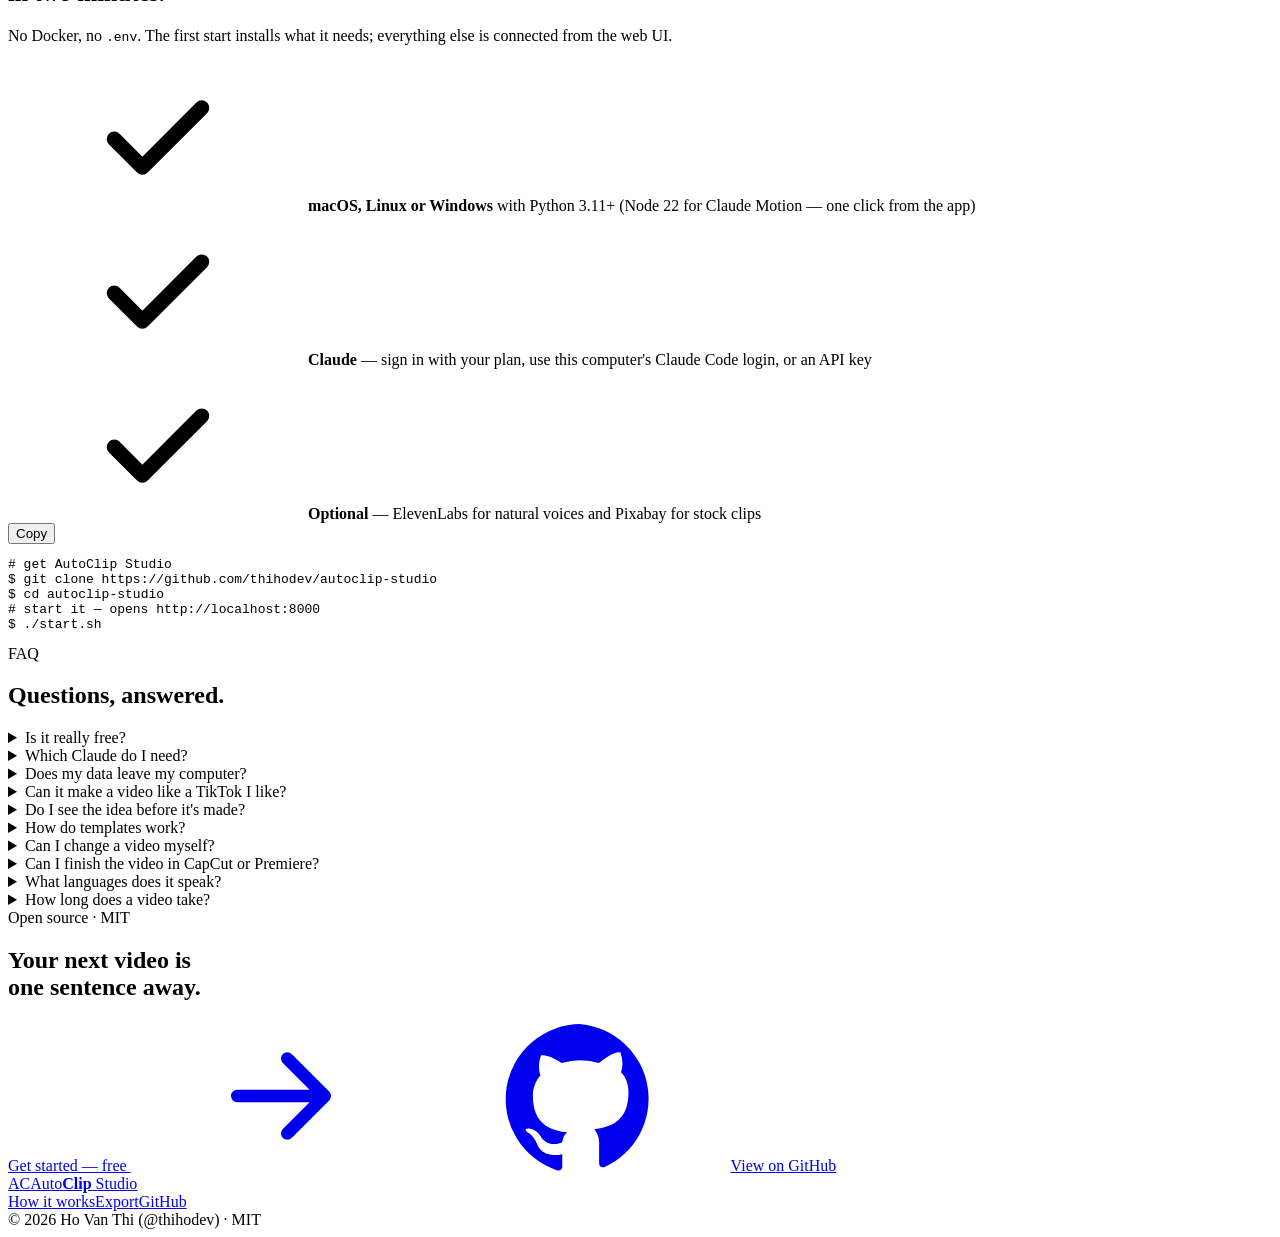
==== commit fd00a842: "Give every video background music that fits it "Automatic" music only used brand or library tracks, " ====
--- a/website/public/index.html
+++ b/website/public/index.html
@@ -22,7 +22,7 @@
 <meta name="twitter:title" content="AutoClip Studio — short videos, directed by Claude">
 <meta name="twitter:description" content="Type a topic. Claude writes, designs, animates and checks every scene, then turns it into a template for a whole series. Free, open source, runs on your computer.">
 <meta name="twitter:image" content="https://autoclip-connect.thihodev.workers.dev/og.jpg">
-<script type="application/ld+json">[{"@context": "https://schema.org", "@type": "SoftwareApplication", "name": "AutoClip Studio", "applicationCategory": "MultimediaApplication", "operatingSystem": "macOS, Linux, Windows", "description": "Open-source studio that turns a topic into a finished short video with Claude: an idea you approve first, animated scenes, voice, music and captions, frame-by-frame review, direct design edits, the format of any TikTok you like, templates that turn one video into a series, a timeline editor and layer export for CapCut, Premiere and DaVinci. Runs on your computer.", "url": "https://autoclip-connect.thihodev.workers.dev/", "image": "https://autoclip-connect.thihodev.workers.dev/og.jpg", "license": "https://opensource.org/licenses/MIT", "offers": {"@type": "Offer", "price": "0", "priceCurrency": "USD"}, "author": {"@type": "Person", "name": "Ho Van Thi", "url": "https://github.com/thihodev"}, "sameAs": ["https://github.com/thihodev/autoclip-studio"]}, {"@context": "https://schema.org", "@type": "FAQPage", "mainEntity": [{"@type": "Question", "name": "Is it really free?", "acceptedAnswer": {"@type": "Answer", "text": "AutoClip Studio is free and open source (MIT). Making videos uses your own Claude account — your subscription's usage or your API key — and any optional services you connect, like ElevenLabs."}}, {"@type": "Question", "name": "Which Claude do I need?", "acceptedAnswer": {"@type": "Answer", "text": "Any of: signing in with a Claude plan from the app, the Claude Code login already on your computer, or an Anthropic API key. You choose; AutoClip never picks an account for you. Claude Motion works best with Opus."}}, {"@type": "Question", "name": "Does my data leave my computer?", "acceptedAnswer": {"@type": "Answer", "text": "Your videos, projects and keys stay in AutoClip's data folder on your computer. It talks to Claude, and to the services you connect, directly — nothing goes through us."}}, {"@type": "Question", "name": "Can it make a video like a TikTok I like?", "acceptedAnswer": {"@type": "Answer", "text": "Yes. Paste its link (or upload the file) under Templates → Learn from a video. Claude studies its format — structure, hook, pacing, colors, type and motion — and your video follows it with your own content. It never copies the creator's footage, characters, logos, words or music. Some sites block downloads; then save the video and upload it."}}, {"@type": "Question", "name": "Do I see the idea before it's made?", "acceptedAnswer": {"@type": "Answer", "text": "Yes, with “Plan the idea first” on (the default): Claude proposes the title, the opening line and the video scene by scene, you edit it or ask for another, and only the idea you approve is made. In a project, Claude also suggests what the series should cover next."}}, {"@type": "Question", "name": "How do templates work?", "acceptedAnswer": {"@type": "Answer", "text": "Open a Claude Motion video you like and choose “Save as template”. Claude reads its scenes once and notes which ones stay the same, which only need new words, and which have a picture that belongs to the topic. Then type the next episodes, one per line: each gets new narration, texts, voice and captions in the same design — about 3 minutes for a 30-second video — and, if you choose, Claude redraws the topic's pictures in the same style."}}, {"@type": "Question", "name": "Can I change a video myself?", "acceptedAnswer": {"@type": "Answer", "text": "Yes. The Design tab plays the Claude Motion video live: click a text to retype it, replace an image or a logo, fix a caption, swap a font for one with full Vietnamese accents, change a color everywhere or add a pause. Rendering the change takes a minute or two and no Claude run."}}, {"@type": "Question", "name": "Can I finish the video in CapCut or Premiere?", "acceptedAnswer": {"@type": "Answer", "text": "Yes. Export → Layers for editing gives you each scene as its own clip, the captions on a transparent layer (and as SRT), voice, music and sound effects as separate tracks, and a timeline file for DaVinci Resolve and Final Cut. Drag them into CapCut or Premiere and keep editing."}}, {"@type": "Question", "name": "What languages does it speak?", "acceptedAnswer": {"@type": "Answer", "text": "Scripts, voices and captions in English, Vietnamese, Spanish, Portuguese, French, German, Italian, Indonesian and more — with fonts that keep every diacritic intact. The app itself is in English and Vietnamese."}}, {"@type": "Question", "name": "How long does a video take?", "acceptedAnswer": {"@type": "Answer", "text": "Quick videos take about a minute. Claude Motion designs and animates every scene and checks each frame, which usually takes 10–20 minutes — you can leave the page while it works."}}]}]</script>
+<script type="application/ld+json">[{"@context": "https://schema.org", "@type": "SoftwareApplication", "name": "AutoClip Studio", "applicationCategory": "MultimediaApplication", "operatingSystem": "macOS, Linux, Windows", "description": "Open-source studio that turns a topic into a finished short video with Claude: an idea you approve first, animated scenes, voice, music and captions, frame-by-frame review, direct design edits, the format of any TikTok you like, templates that turn one video into a series, a timeline editor and layer export for CapCut, Premiere and DaVinci. Runs on your computer.", "url": "https://autoclip-connect.thihodev.workers.dev/", "image": "https://autoclip-connect.thihodev.workers.dev/og.jpg", "license": "https://opensource.org/licenses/MIT", "offers": {"@type": "Offer", "price": "0", "priceCurrency": "USD"}, "author": {"@type": "Person", "name": "Ho Van Thi", "url": "https://github.com/thihodev"}, "sameAs": ["https://github.com/thihodev/autoclip-studio"]}, {"@context": "https://schema.org", "@type": "FAQPage", "mainEntity": [{"@type": "Question", "name": "Is it really free?", "acceptedAnswer": {"@type": "Answer", "text": "AutoClip Studio is free and open source (MIT). Making videos uses your own Claude account — your subscription's usage or your API key — and any optional services you connect, like ElevenLabs."}}, {"@type": "Question", "name": "Which Claude do I need?", "acceptedAnswer": {"@type": "Answer", "text": "Any of: signing in with a Claude plan from the app, the Claude Code login already on your computer, or an Anthropic API key. You choose; AutoClip never picks an account for you. Claude Motion works best with Opus."}}, {"@type": "Question", "name": "Does my data leave my computer?", "acceptedAnswer": {"@type": "Answer", "text": "Your videos, projects and keys stay in AutoClip's data folder on your computer. It talks to Claude, and to the services you connect, directly — nothing goes through us."}}, {"@type": "Question", "name": "Can it make a video like a TikTok I like?", "acceptedAnswer": {"@type": "Answer", "text": "Yes. Paste its link (or upload the file) under Templates → Learn from a video. Claude studies its format — structure, hook, pacing, colors, type, motion and sound, including whether anyone speaks — and your video follows it with your own content: a music-only TikTok gets a video with no voice-over. It never copies the creator's footage, characters, logos, words or music. Some sites block downloads; then save the video and upload it."}}, {"@type": "Question", "name": "Do I see the idea before it's made?", "acceptedAnswer": {"@type": "Answer", "text": "Yes, with “Plan the idea first” on (the default): Claude proposes the title, the opening line and the video scene by scene, you edit it or ask for another, and only the idea you approve is made. In a project, Claude also suggests what the series should cover next."}}, {"@type": "Question", "name": "How do templates work?", "acceptedAnswer": {"@type": "Answer", "text": "Open a Claude Motion video you like and choose “Save as template”. Claude reads its scenes once and notes which ones stay the same, which only need new words, and which have a picture that belongs to the topic. Then type the next episodes, one per line: each gets new narration, texts, voice and captions in the same design — about 3 minutes for a 30-second video — and, if you choose, Claude redraws the topic's pictures in the same style."}}, {"@type": "Question", "name": "Can I change a video myself?", "acceptedAnswer": {"@type": "Answer", "text": "Yes. The Design tab plays the Claude Motion video live: click a text to retype it, replace an image or a logo, fix a caption, swap a font for one with full Vietnamese accents, change a color everywhere or add a pause. Rendering the change takes a minute or two and no Claude run."}}, {"@type": "Question", "name": "Can I finish the video in CapCut or Premiere?", "acceptedAnswer": {"@type": "Answer", "text": "Yes. Export → Layers for editing gives you each scene as its own clip, the captions on a transparent layer (and as SRT), voice, music and sound effects as separate tracks, and a timeline file for DaVinci Resolve and Final Cut. Drag them into CapCut or Premiere and keep editing."}}, {"@type": "Question", "name": "What languages does it speak?", "acceptedAnswer": {"@type": "Answer", "text": "Scripts, voices and captions in English, Vietnamese, Spanish, Portuguese, French, German, Italian, Indonesian and more — with fonts that keep every diacritic intact. The app itself is in English and Vietnamese."}}, {"@type": "Question", "name": "How long does a video take?", "acceptedAnswer": {"@type": "Answer", "text": "Quick videos take about a minute. Claude Motion designs and animates every scene and checks each frame, which usually takes 10–20 minutes — you can leave the page while it works."}}]}]</script>
 <meta name="theme-color" content="#0a0b0e">
 <link rel="icon" href="/favicon.png">
 <link rel="apple-touch-icon" href="/apple-touch-icon.png">
@@ -186,7 +186,7 @@
         <div class="tags"><span>SplitText reveals</span><span>DrawSVG lines</span><span>Morphing icons</span><span>Charts</span><span>Visual QA</span></div></div>
         <div class="mini"><video src="/media/hero.mp4" autoplay muted loop playsinline></video></div></div></div>
       <div class="card span-2 rv"><span class="ico"><svg><use href="#i-pin"/></svg></span><h3>Review like a director</h3><p>Pin a note to the exact frame. Claude changes only that, in a new version.</p><div class="pins" aria-hidden="true"><div><b>0:09.2</b>Land the brain on the beat</div><div><b>0:15–0:18</b>Fill the battery slower</div><div class="go">Apply 2 comments with Claude</div></div></div>
-      <div class="card span-2 rv"><span class="ico"><svg><use href="#i-wave"/></svg></span><h3>Voice, music, sound</h3><p>ElevenLabs or free voices — or none. Music beds that duck under the voice, whooshes and pops on the beat.</p>
+      <div class="card span-2 rv"><span class="ico"><svg><use href="#i-wave"/></svg></span><h3>Voice, music, sound</h3><p>ElevenLabs or free voices — or none. Music chosen for each video's mood, from your library or found free (CC0 / CC BY, credited), ducking under the voice; whooshes and pops on the beat.</p>
         <div class="wave" aria-hidden="true"><i style="height:40%"></i><i style="height:70%;animation-delay:-.2s"></i><i style="height:55%;animation-delay:-.4s"></i><i style="height:90%;animation-delay:-.6s"></i><i style="height:60%;animation-delay:-.8s"></i><i style="height:80%;animation-delay:-1s"></i><i style="height:45%;animation-delay:-.3s"></i><i style="height:75%;animation-delay:-.5s"></i><i style="height:50%;animation-delay:-.7s"></i><i style="height:85%;animation-delay:-.9s"></i><i style="height:35%;animation-delay:-.1s"></i><i style="height:65%;animation-delay:-1.1s"></i></div></div>
       <div class="card span-2 rv"><span class="ico"><svg><use href="#i-brand"/></svg></span><h3>Brand kits</h3><p>Logo, colors, fonts, intro and outro, b-roll and tone — imported from your website or GitHub in one step.</p>
         <div class="swatches" aria-hidden="true"><i style="background:#e8385a"></i><i style="background:#0f1115"></i><i style="background:#f3f4f6"></i><i style="background:#ff8a5b"></i></div></div>
@@ -256,7 +256,7 @@
       <details><summary>Is it really free?</summary><p>AutoClip Studio is free and open source (MIT). Making videos uses your own Claude account — your subscription's usage or your API key — and any optional services you connect, like ElevenLabs.</p></details>
       <details><summary>Which Claude do I need?</summary><p>Any of: signing in with a Claude plan from the app, the Claude Code login already on your computer, or an Anthropic API key. You choose; AutoClip never picks an account for you. Claude Motion works best with Opus.</p></details>
       <details><summary>Does my data leave my computer?</summary><p>Your videos, projects and keys stay in AutoClip's data folder on your computer. It talks to Claude, and to the services you connect, directly — nothing goes through us.</p></details>
-      <details><summary>Can it make a video like a TikTok I like?</summary><p>Yes. Paste its link (or upload the file) under Templates → Learn from a video. Claude studies its format — structure, hook, pacing, colors, type and motion — and your video follows it with your own content. It never copies the creator's footage, characters, logos, words or music. Some sites block downloads; then save the video and upload it.</p></details>
+      <details><summary>Can it make a video like a TikTok I like?</summary><p>Yes. Paste its link (or upload the file) under Templates → Learn from a video. Claude studies its format — structure, hook, pacing, colors, type, motion and sound, including whether anyone speaks — and your video follows it with your own content: a music-only TikTok gets a video with no voice-over. It never copies the creator's footage, characters, logos, words or music. Some sites block downloads; then save the video and upload it.</p></details>
       <details><summary>Do I see the idea before it's made?</summary><p>Yes, with “Plan the idea first” on (the default): Claude proposes the title, the opening line and the video scene by scene, you edit it or ask for another, and only the idea you approve is made. In a project, Claude also suggests what the series should cover next.</p></details>
       <details><summary>How do templates work?</summary><p>Open a Claude Motion video you like and choose “Save as template”. Claude reads its scenes once and notes which ones stay the same, which only need new words, and which have a picture that belongs to the topic. Then type the next episodes, one per line: each gets new narration, texts, voice and captions in the same design — about 3 minutes for a 30-second video — and, if you choose, Claude redraws the topic's pictures in the same style.</p></details>
       <details><summary>Can I change a video myself?</summary><p>Yes. The Design tab plays the Claude Motion video live: click a text to retype it, replace an image or a logo, fix a caption, swap a font for one with full Vietnamese accents, change a color everywhere or add a pause. Rendering the change takes a minute or two and no Claude run.</p></details>
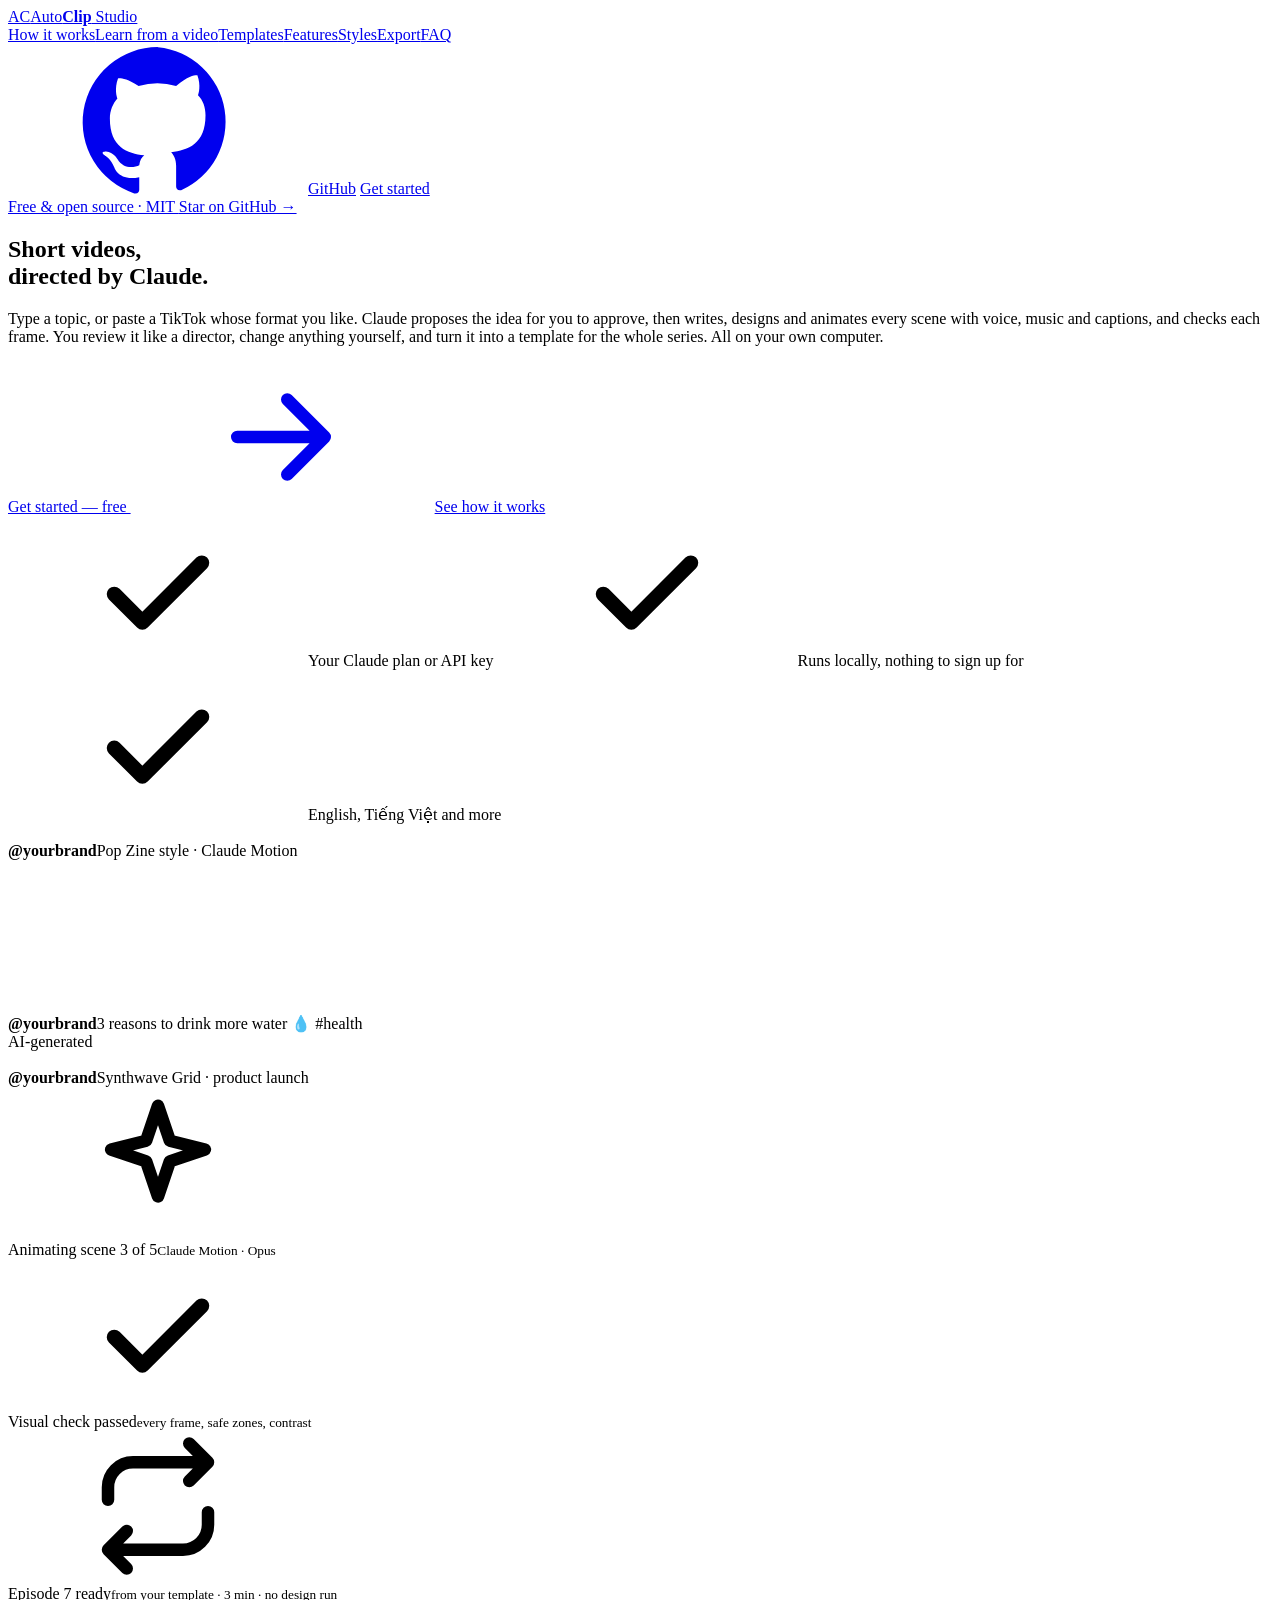
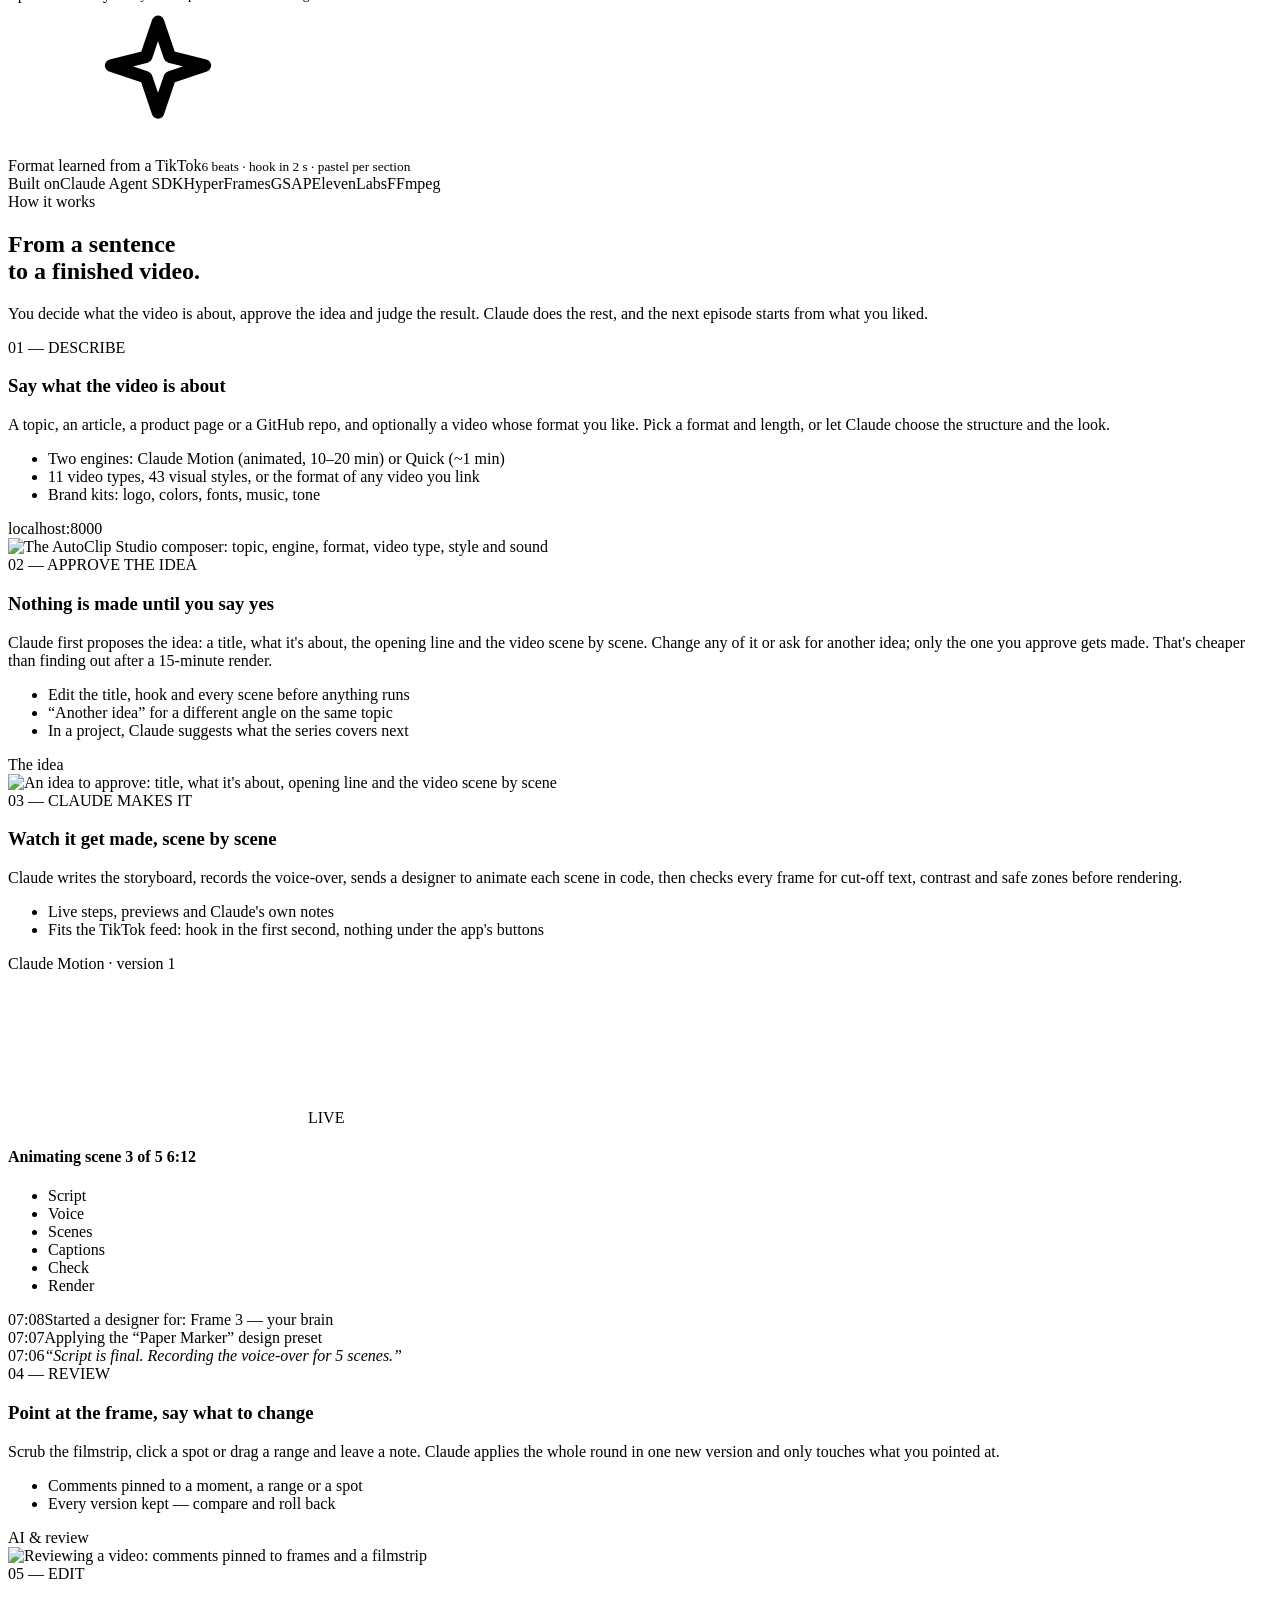
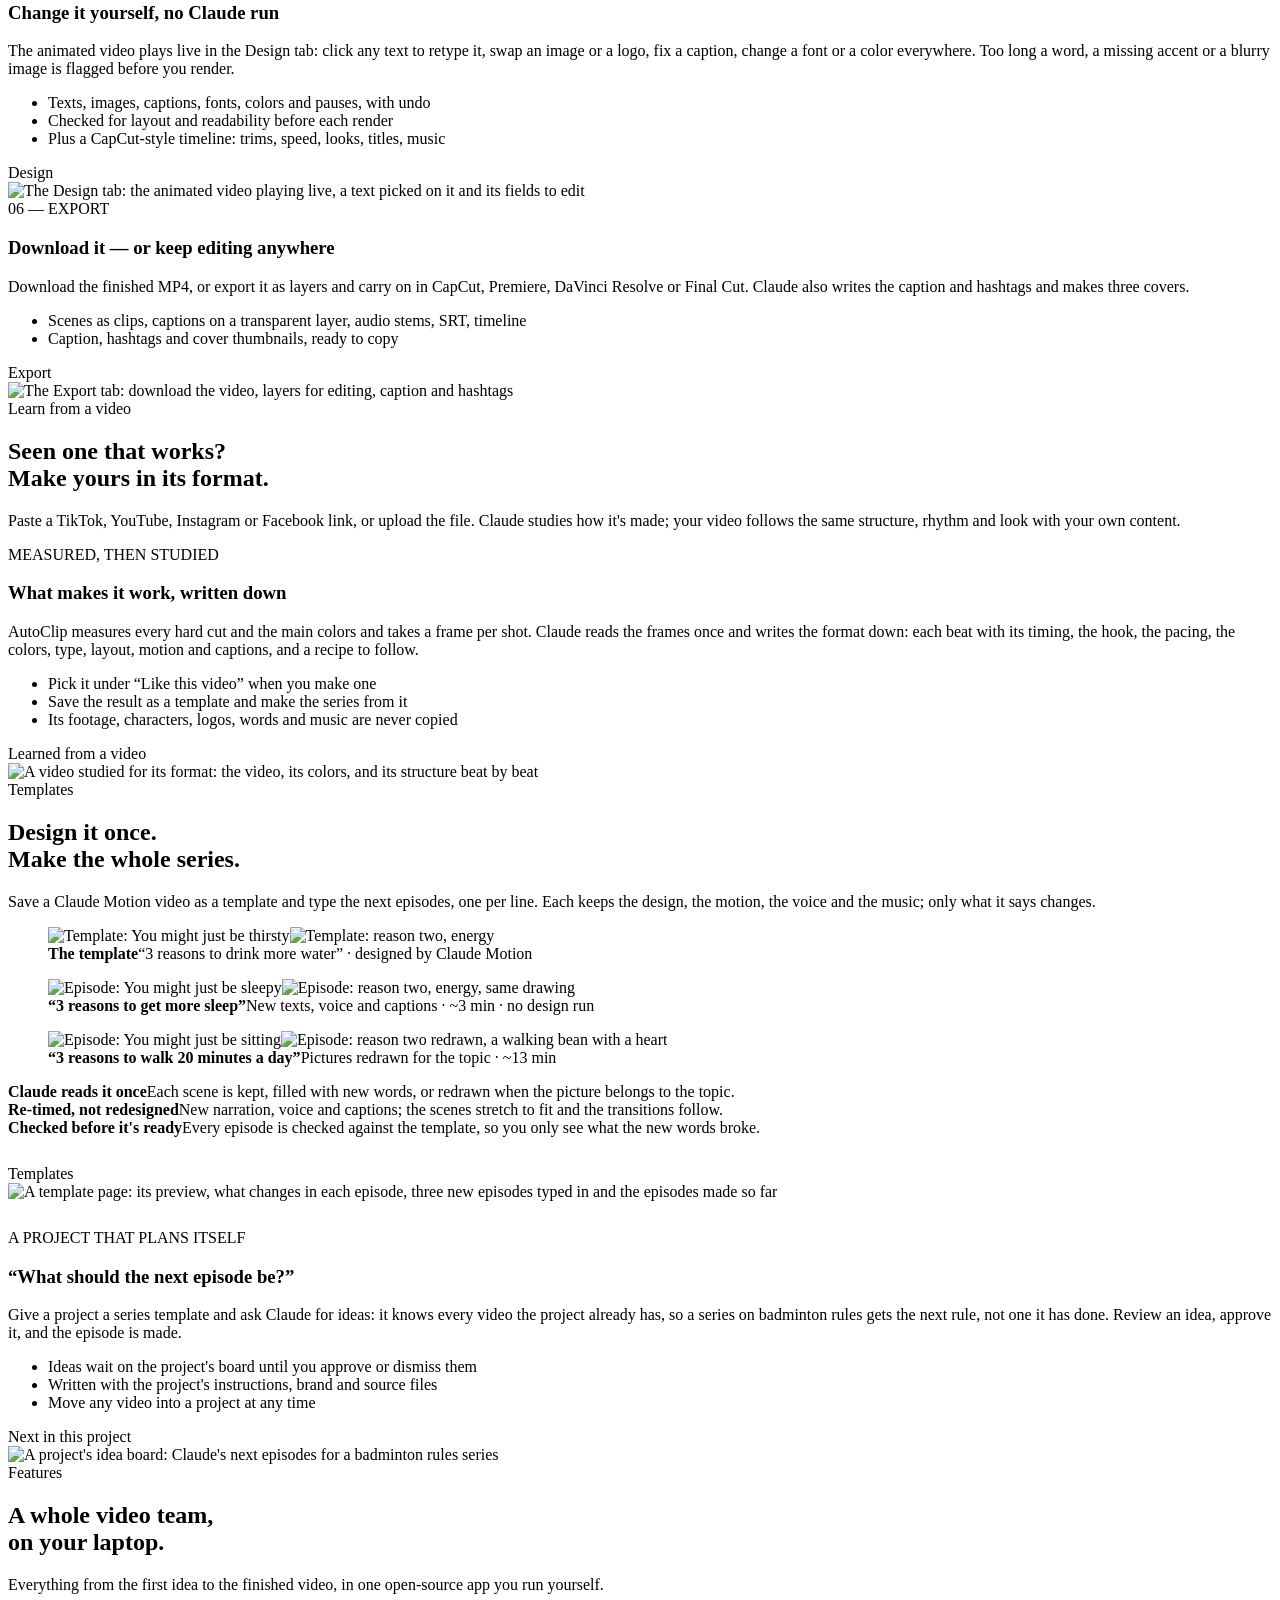
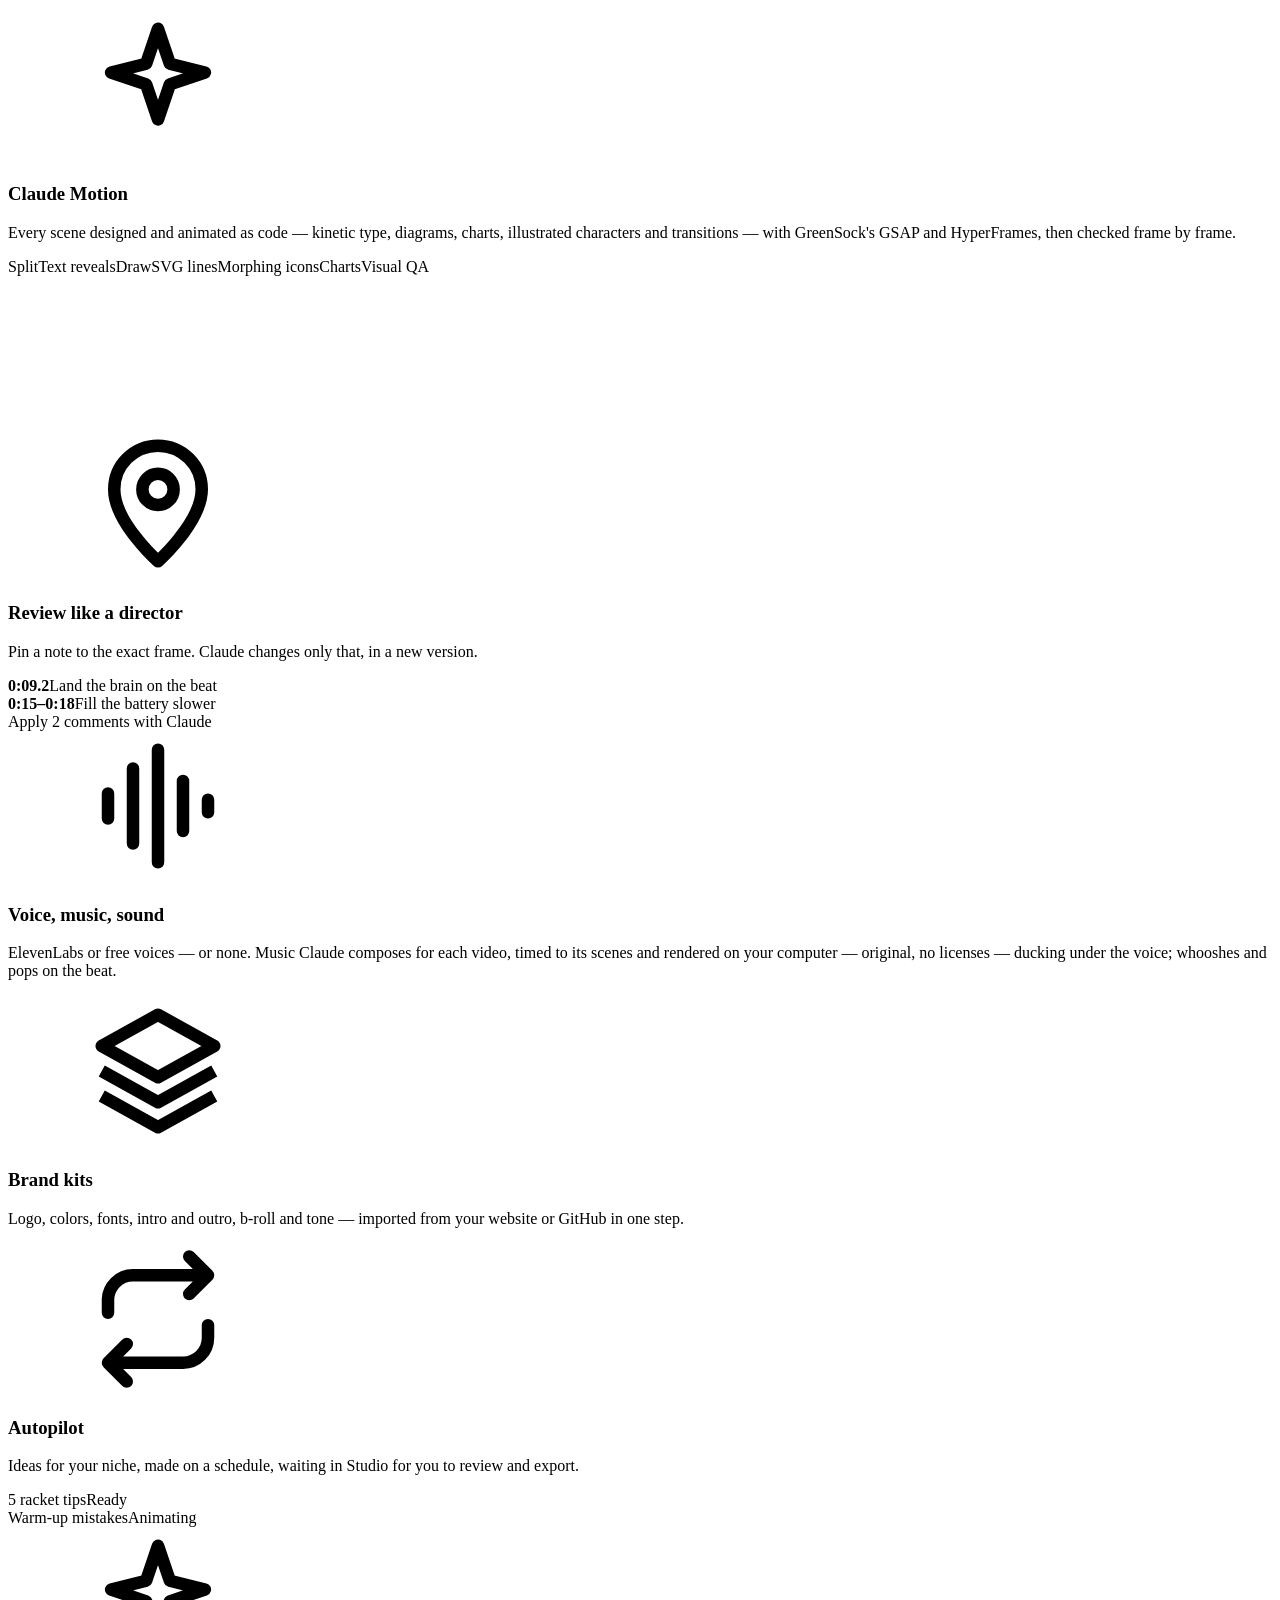
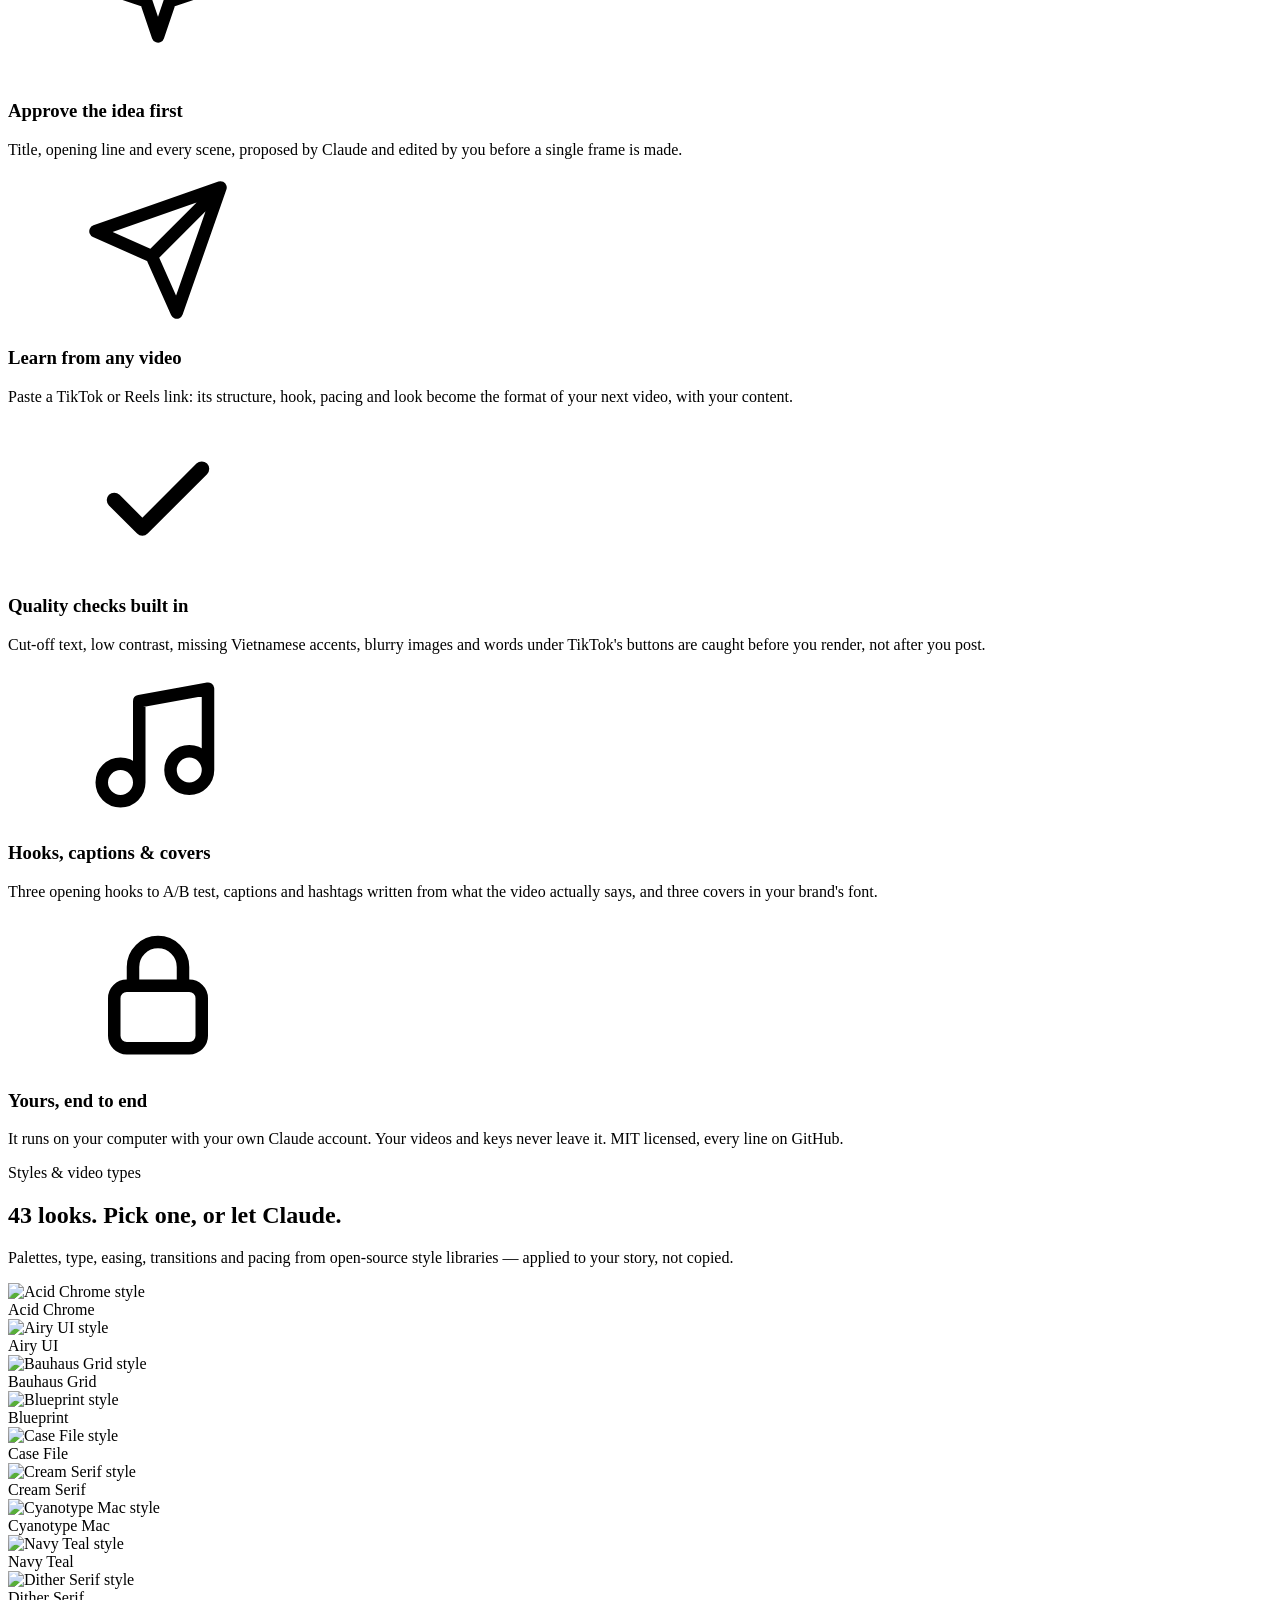
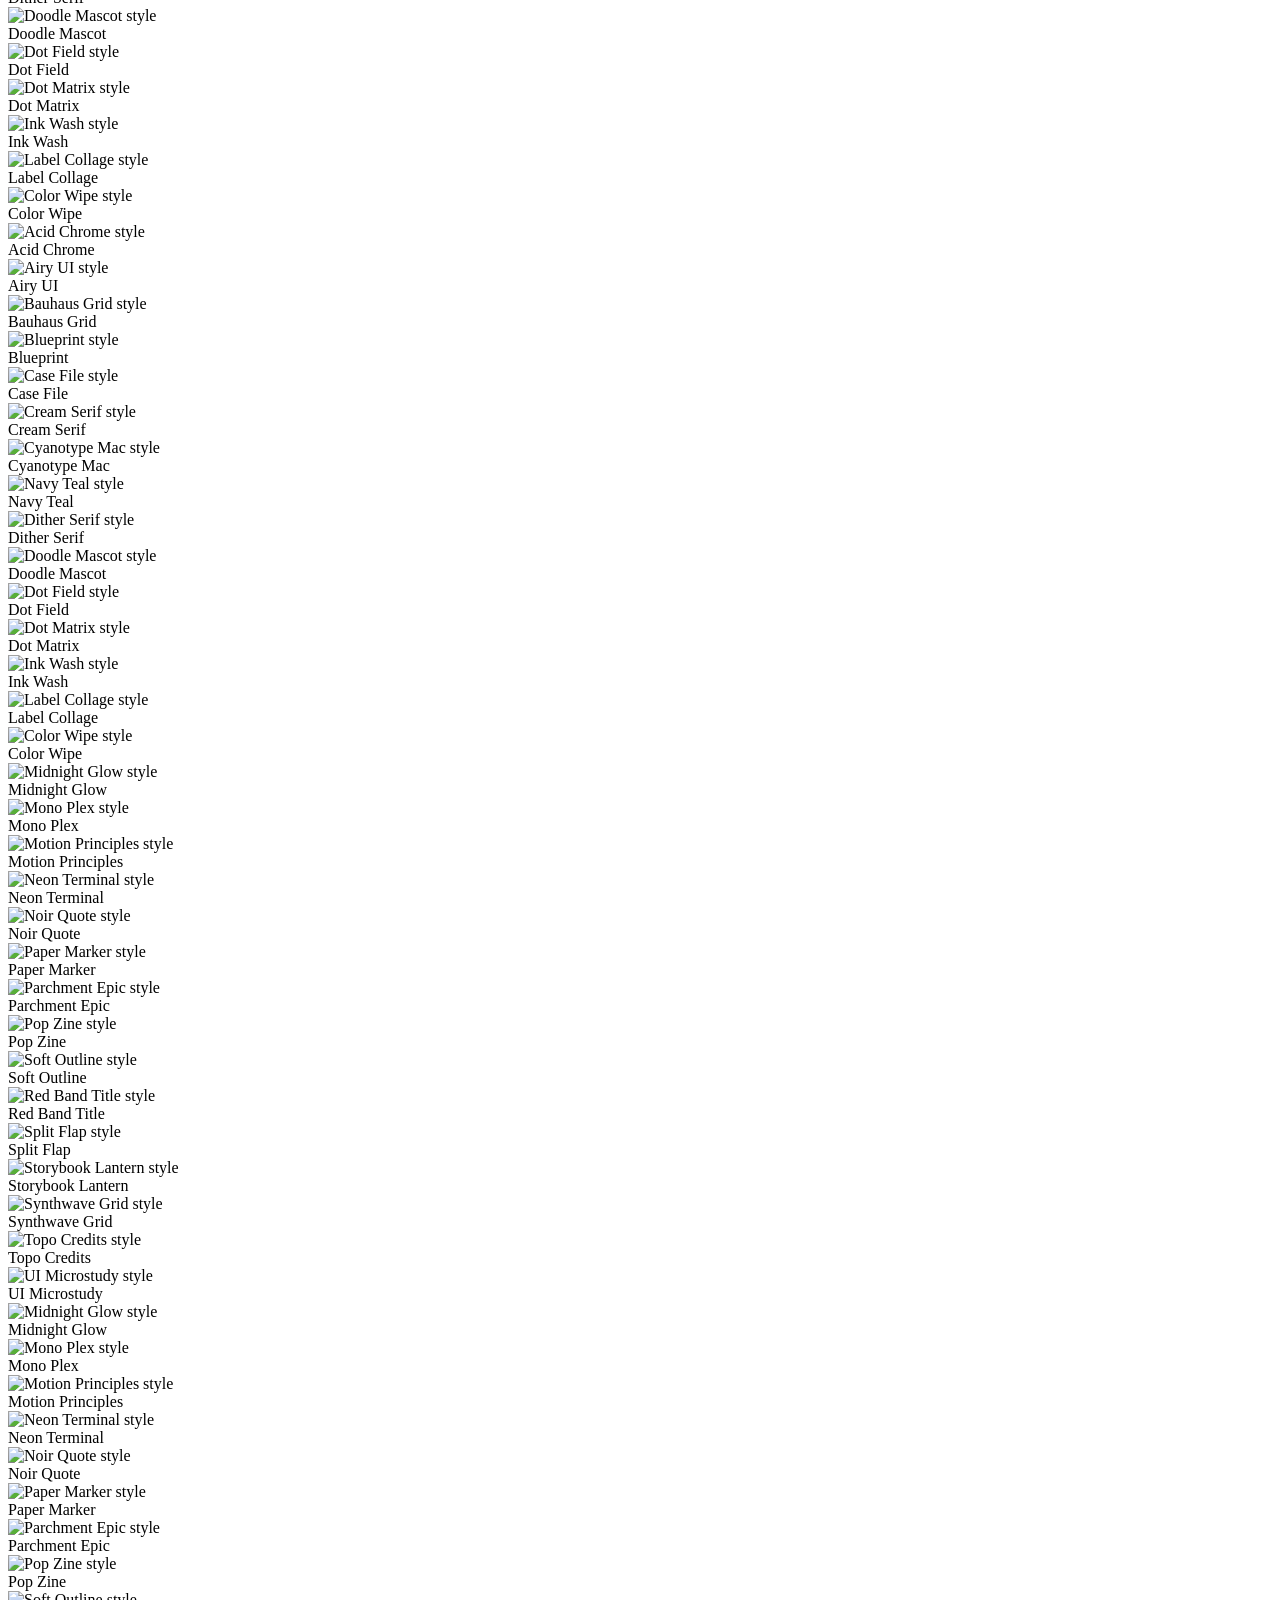
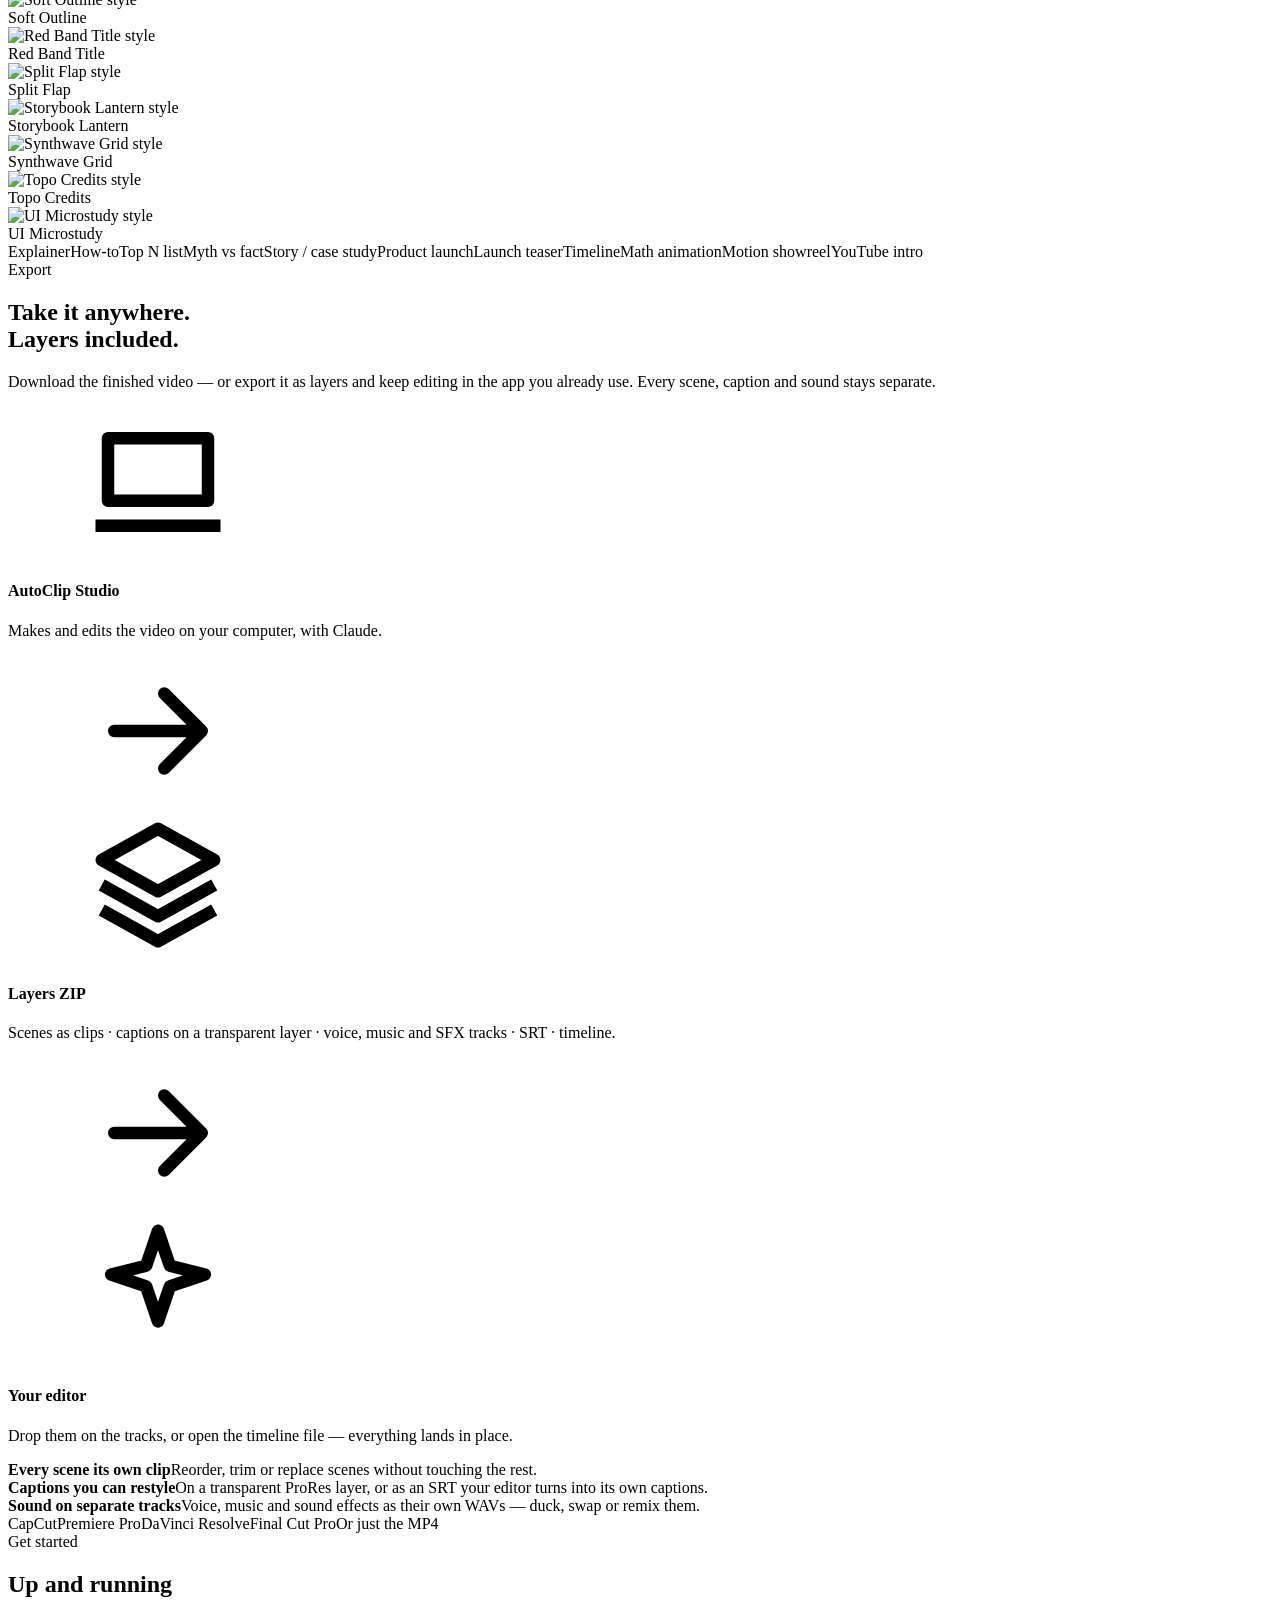
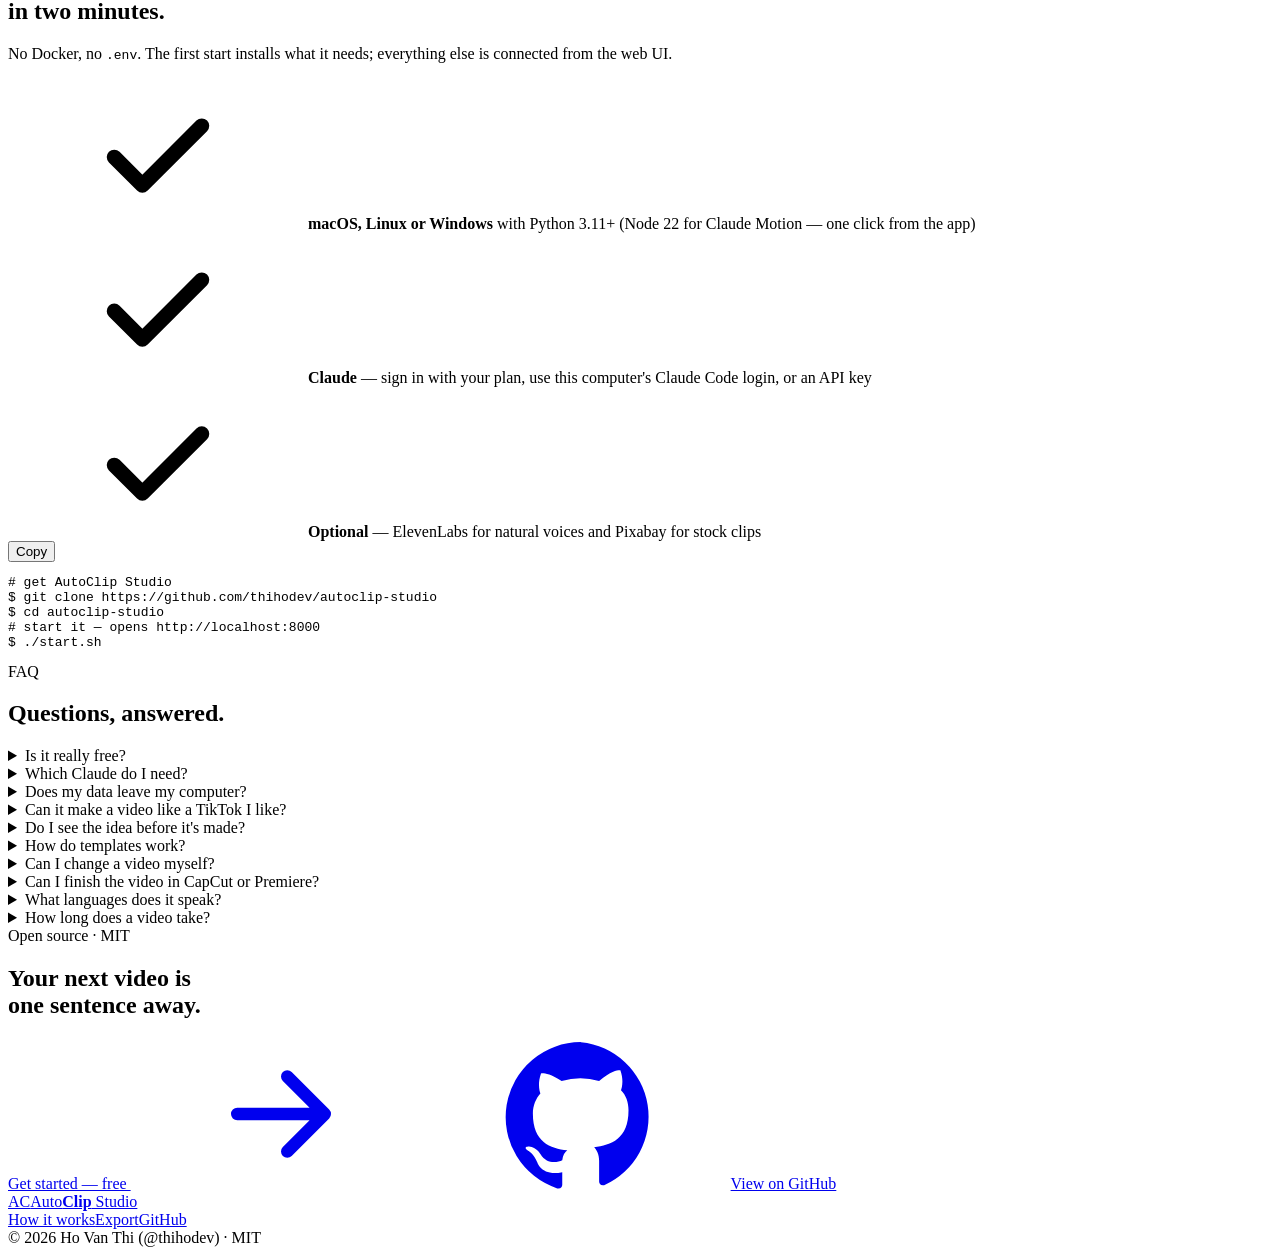
==== commit fc7123cc: "Let Claude compose each video's music Stock and found tracks rarely fit a video. Claude now writes a" ====
--- a/website/public/index.html
+++ b/website/public/index.html
@@ -186,7 +186,7 @@
         <div class="tags"><span>SplitText reveals</span><span>DrawSVG lines</span><span>Morphing icons</span><span>Charts</span><span>Visual QA</span></div></div>
         <div class="mini"><video src="/media/hero.mp4" autoplay muted loop playsinline></video></div></div></div>
       <div class="card span-2 rv"><span class="ico"><svg><use href="#i-pin"/></svg></span><h3>Review like a director</h3><p>Pin a note to the exact frame. Claude changes only that, in a new version.</p><div class="pins" aria-hidden="true"><div><b>0:09.2</b>Land the brain on the beat</div><div><b>0:15–0:18</b>Fill the battery slower</div><div class="go">Apply 2 comments with Claude</div></div></div>
-      <div class="card span-2 rv"><span class="ico"><svg><use href="#i-wave"/></svg></span><h3>Voice, music, sound</h3><p>ElevenLabs or free voices — or none. Music chosen for each video's mood, from your library or found free (CC0 / CC BY, credited), ducking under the voice; whooshes and pops on the beat.</p>
+      <div class="card span-2 rv"><span class="ico"><svg><use href="#i-wave"/></svg></span><h3>Voice, music, sound</h3><p>ElevenLabs or free voices — or none. Music Claude composes for each video, timed to its scenes and rendered on your computer — original, no licenses — ducking under the voice; whooshes and pops on the beat.</p>
         <div class="wave" aria-hidden="true"><i style="height:40%"></i><i style="height:70%;animation-delay:-.2s"></i><i style="height:55%;animation-delay:-.4s"></i><i style="height:90%;animation-delay:-.6s"></i><i style="height:60%;animation-delay:-.8s"></i><i style="height:80%;animation-delay:-1s"></i><i style="height:45%;animation-delay:-.3s"></i><i style="height:75%;animation-delay:-.5s"></i><i style="height:50%;animation-delay:-.7s"></i><i style="height:85%;animation-delay:-.9s"></i><i style="height:35%;animation-delay:-.1s"></i><i style="height:65%;animation-delay:-1.1s"></i></div></div>
       <div class="card span-2 rv"><span class="ico"><svg><use href="#i-brand"/></svg></span><h3>Brand kits</h3><p>Logo, colors, fonts, intro and outro, b-roll and tone — imported from your website or GitHub in one step.</p>
         <div class="swatches" aria-hidden="true"><i style="background:#e8385a"></i><i style="background:#0f1115"></i><i style="background:#f3f4f6"></i><i style="background:#ff8a5b"></i></div></div>
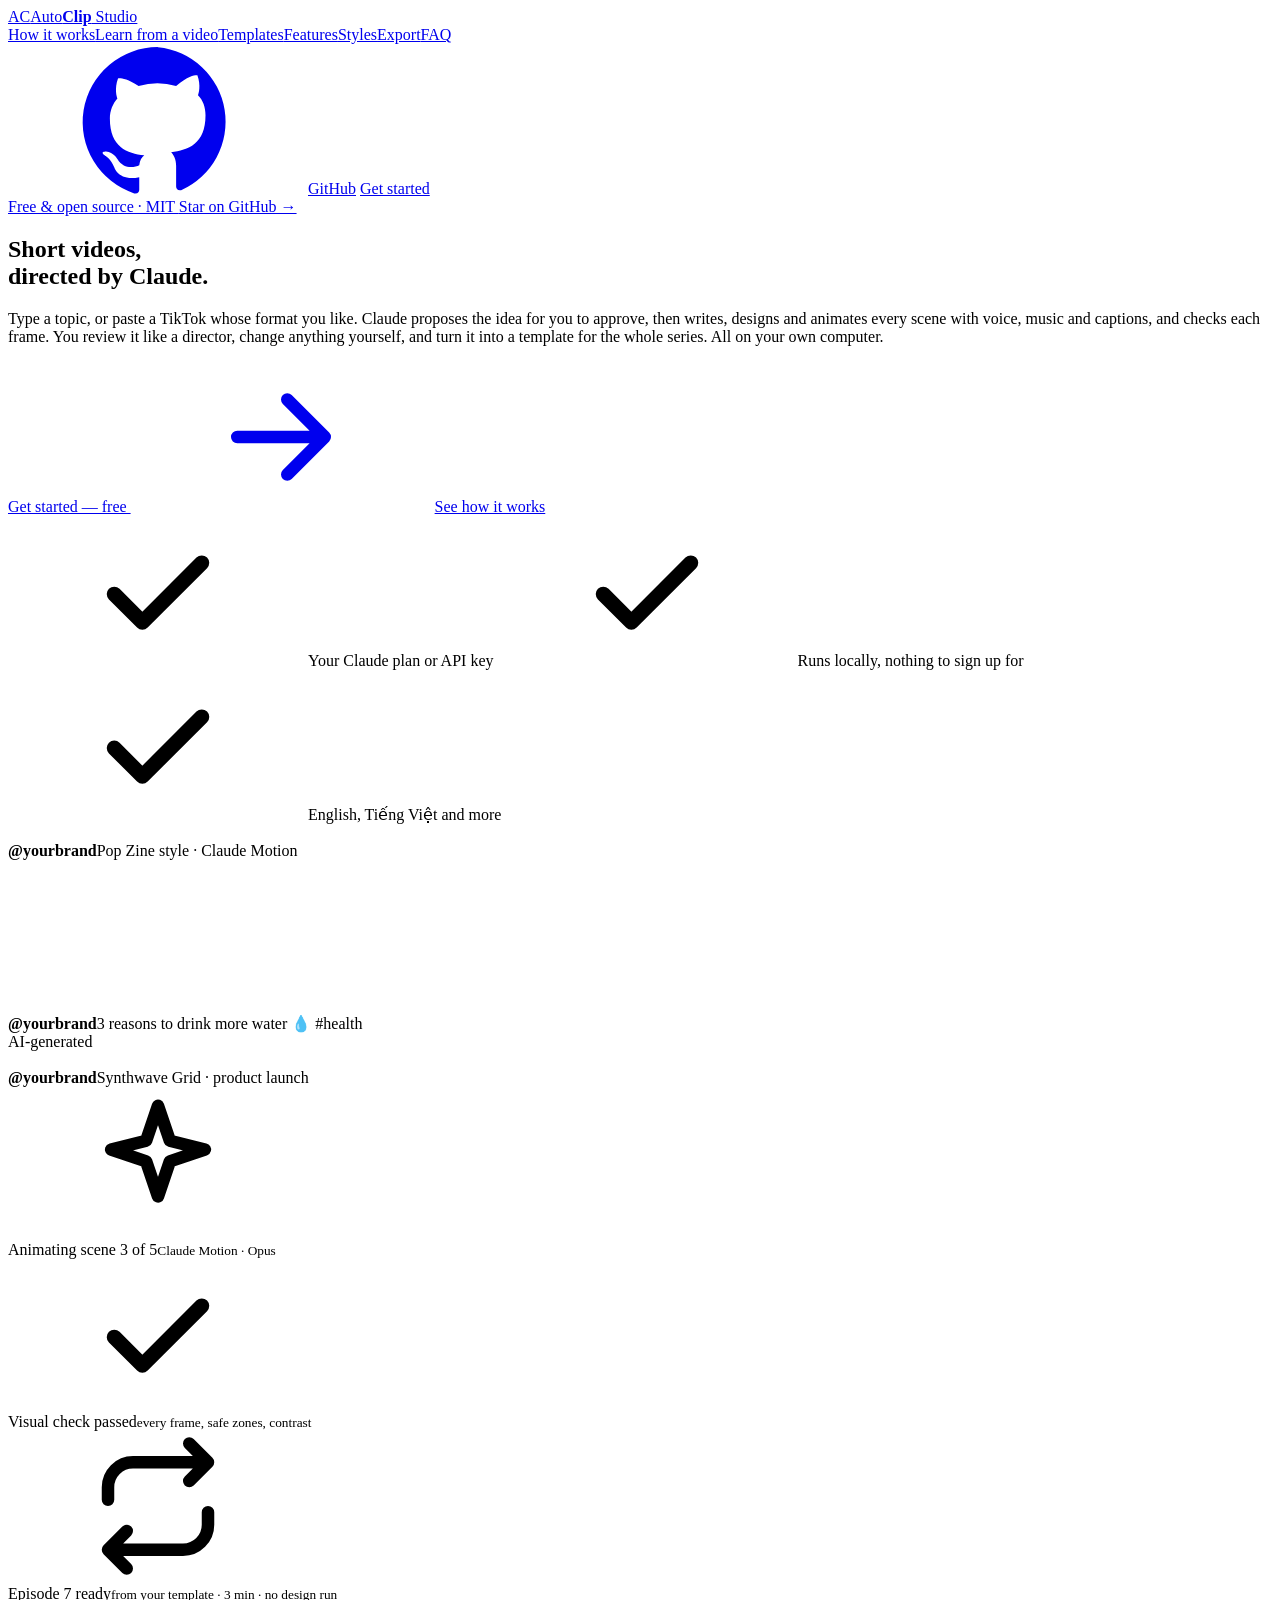
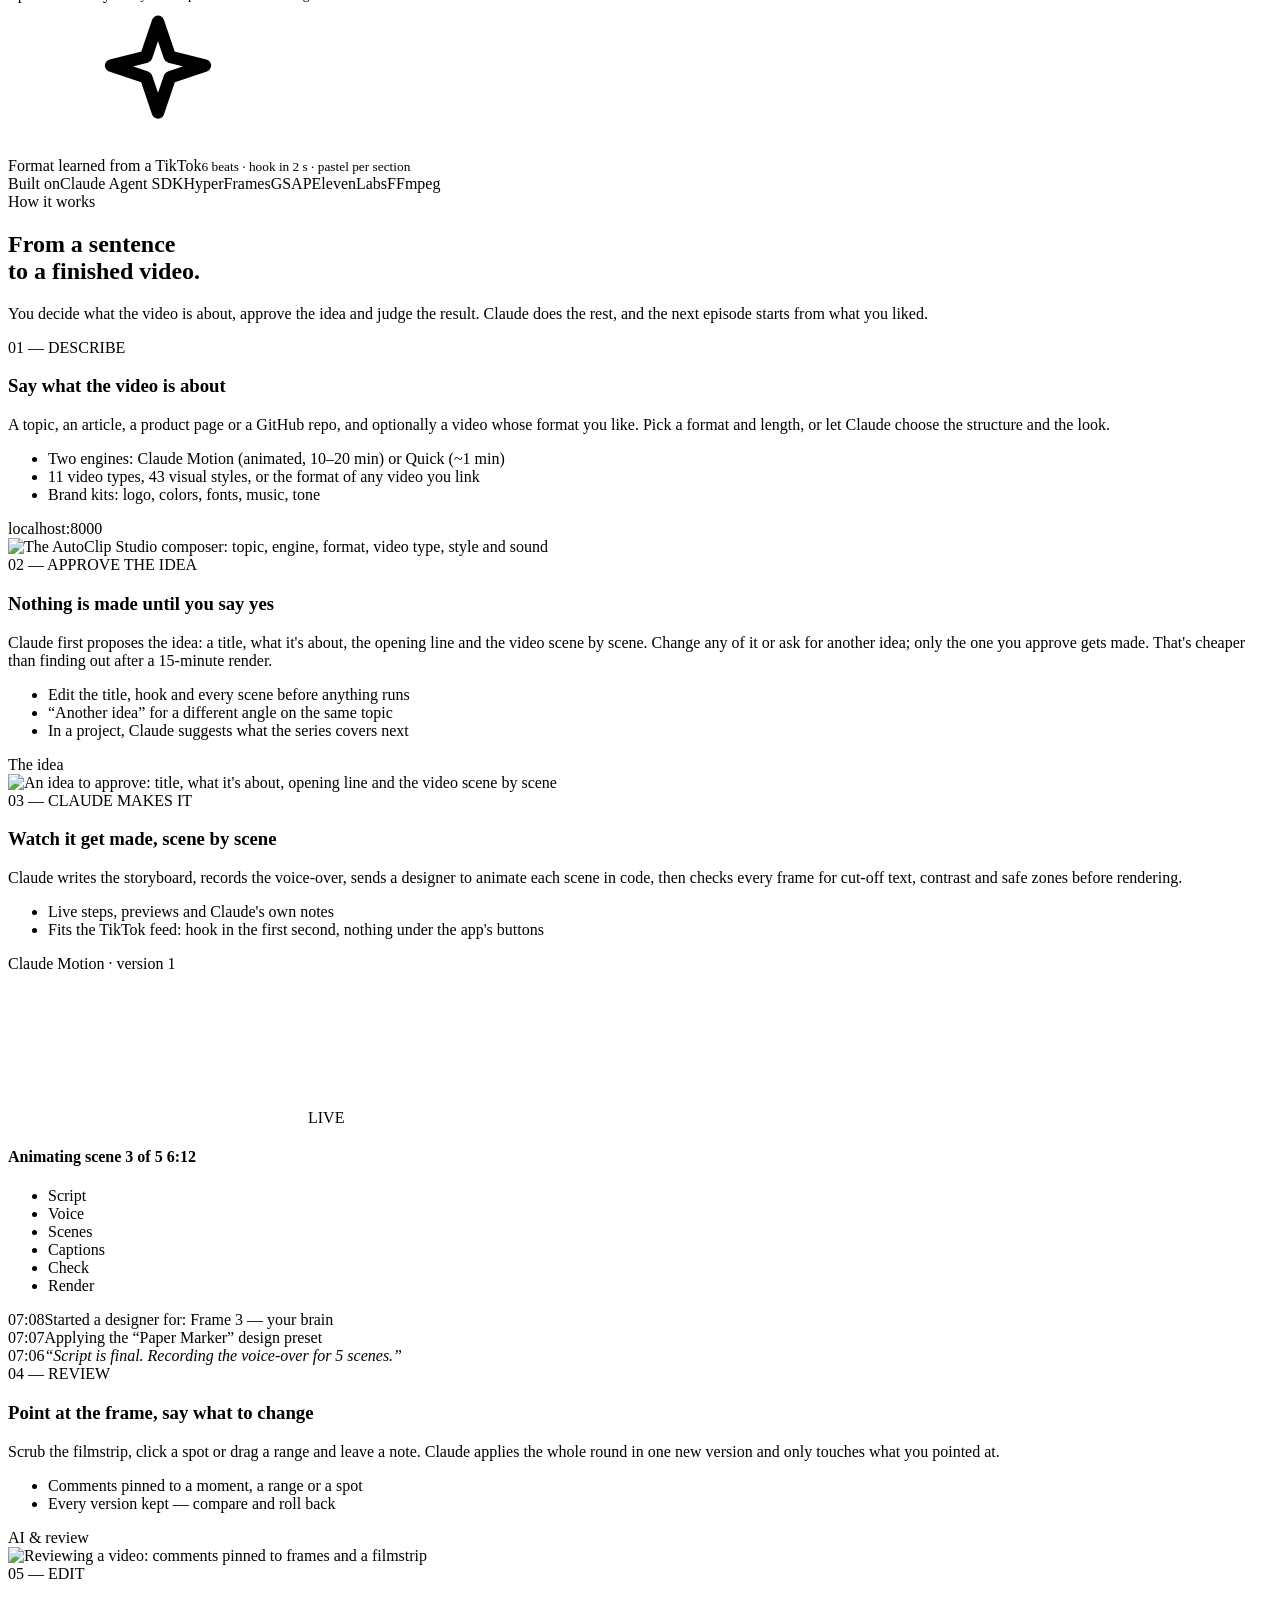
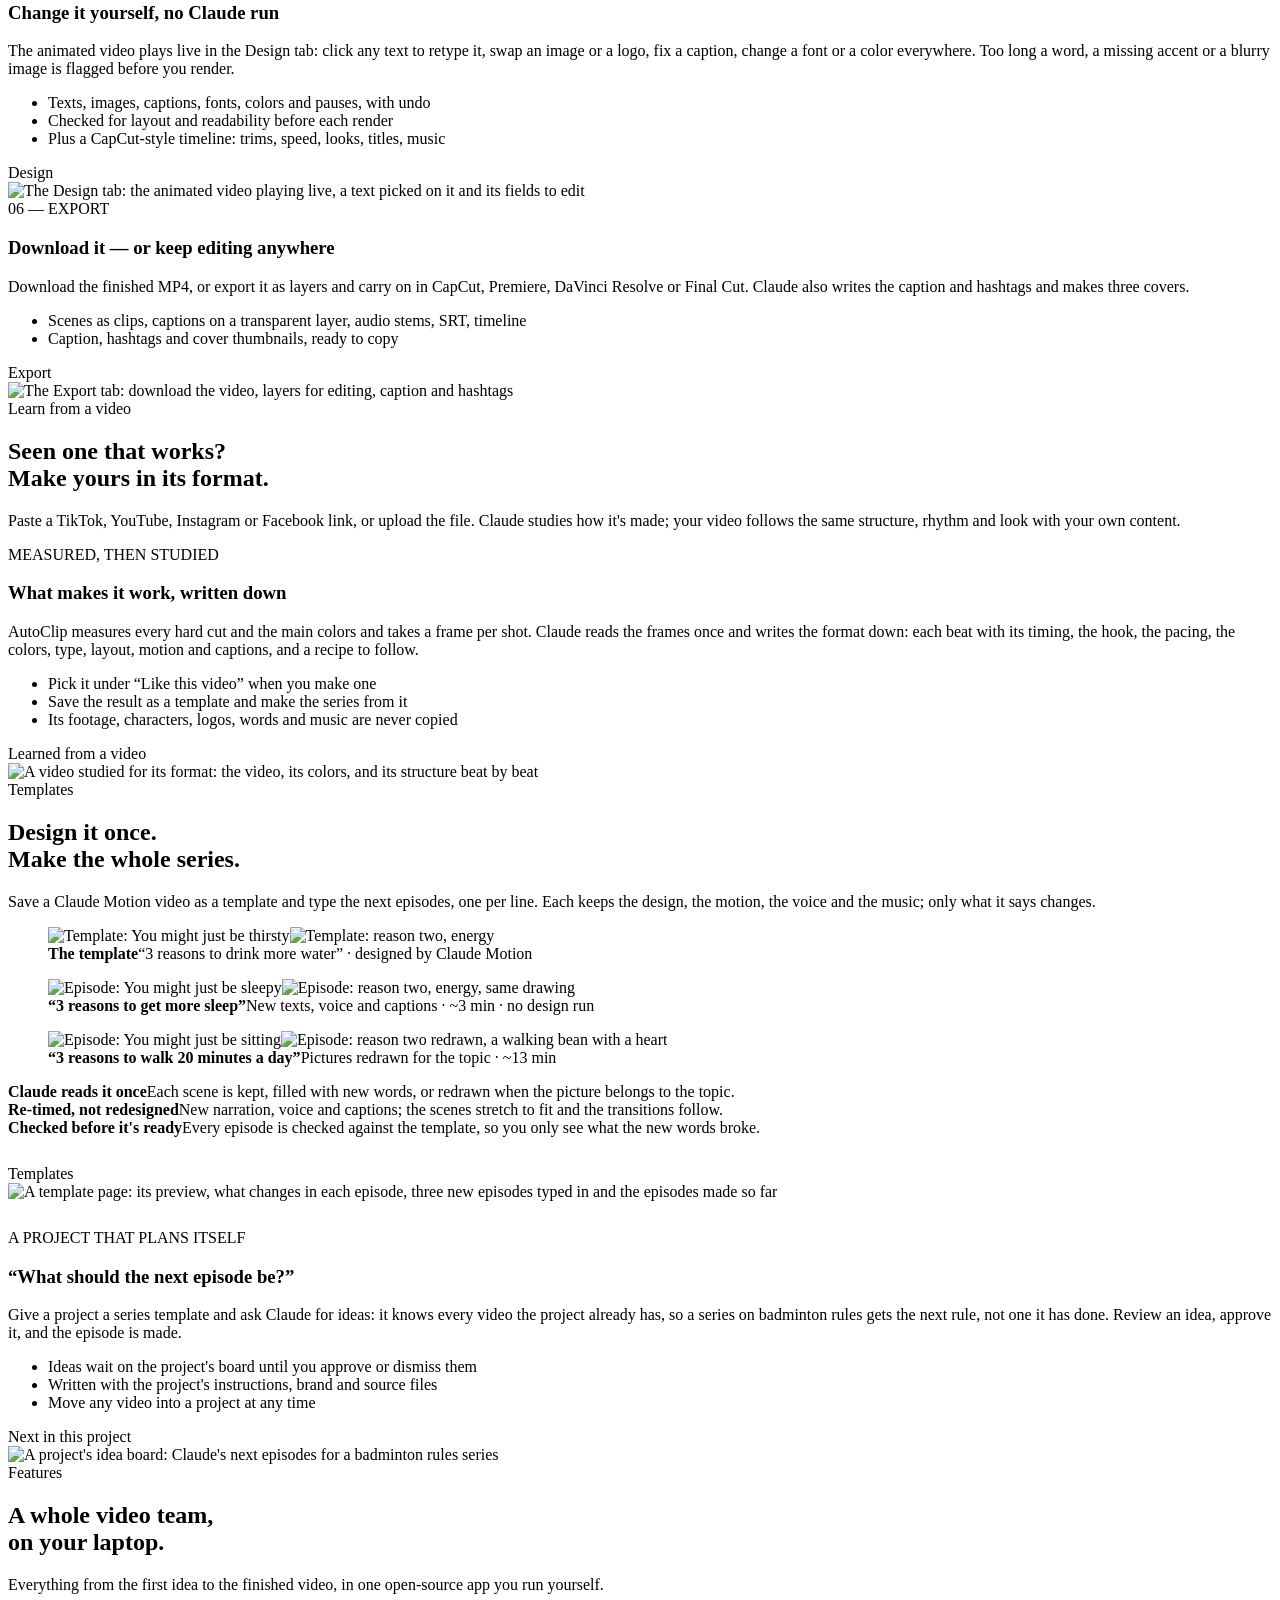
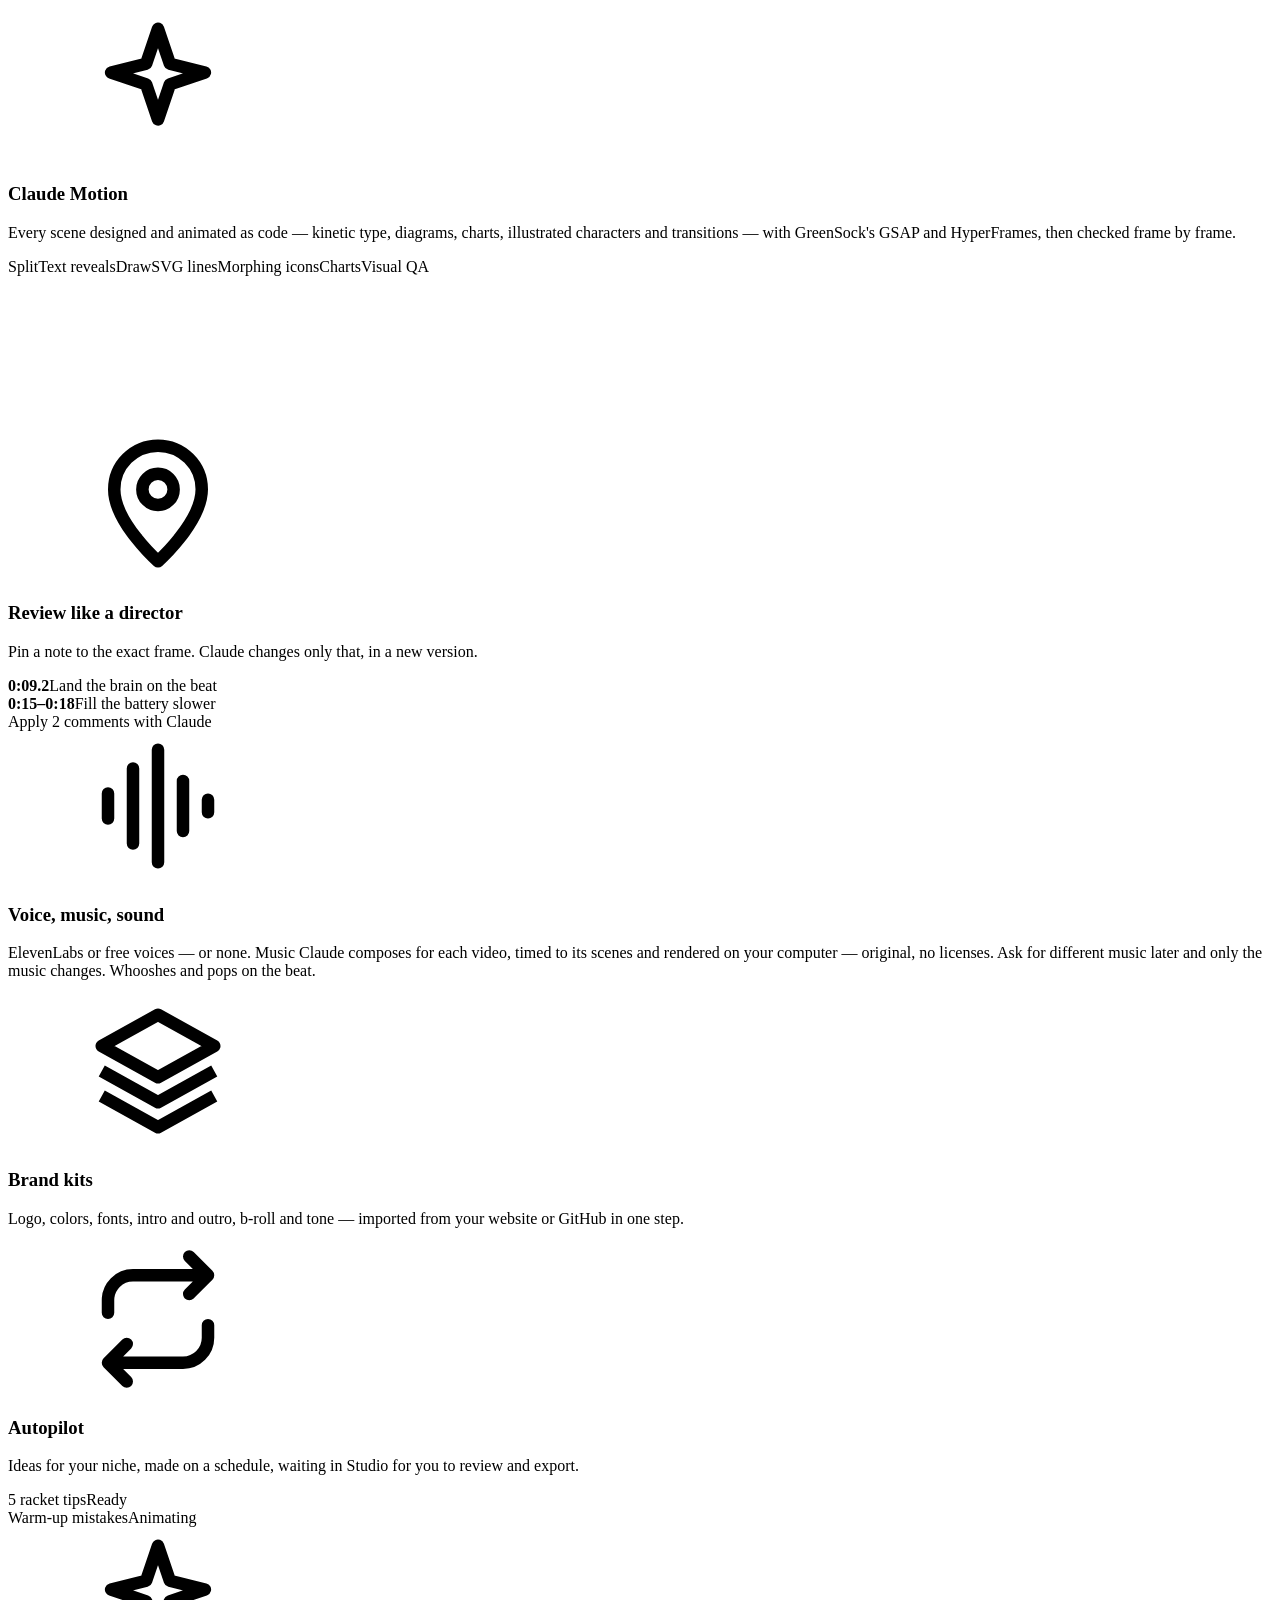
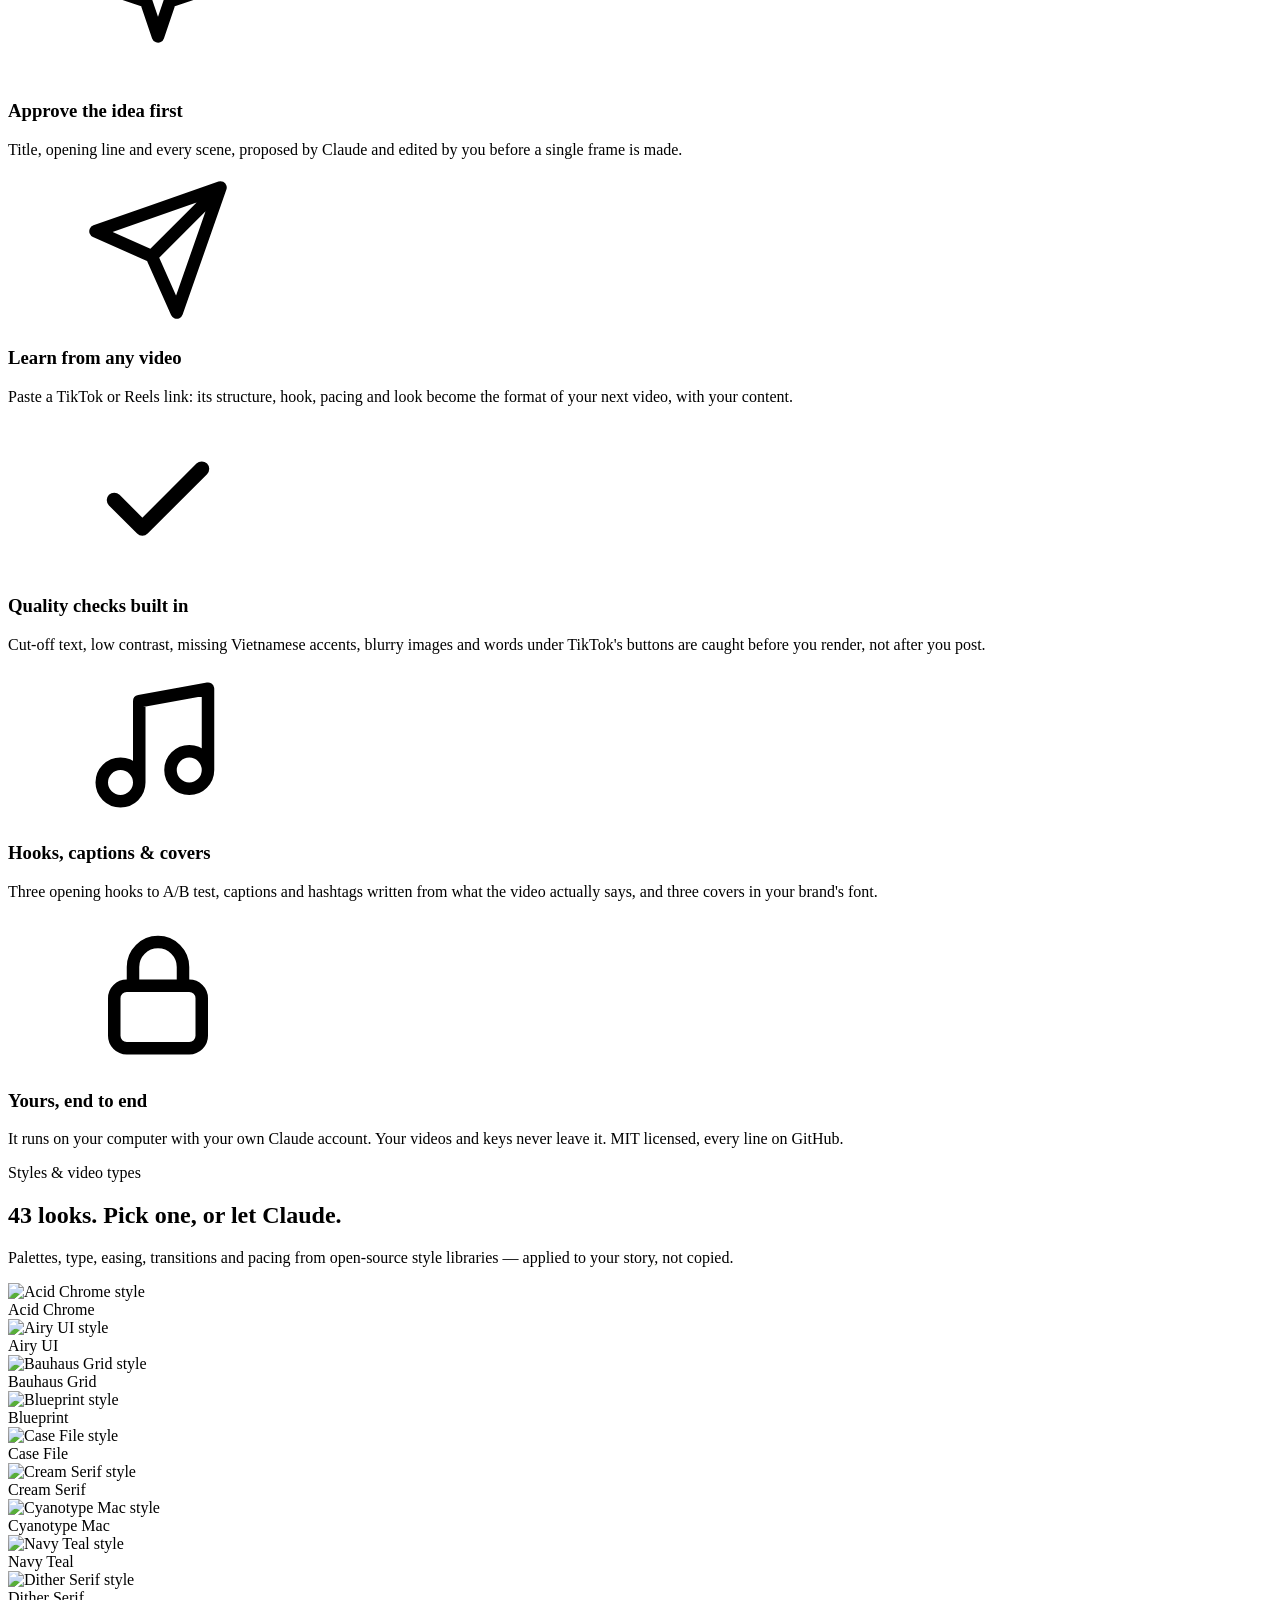
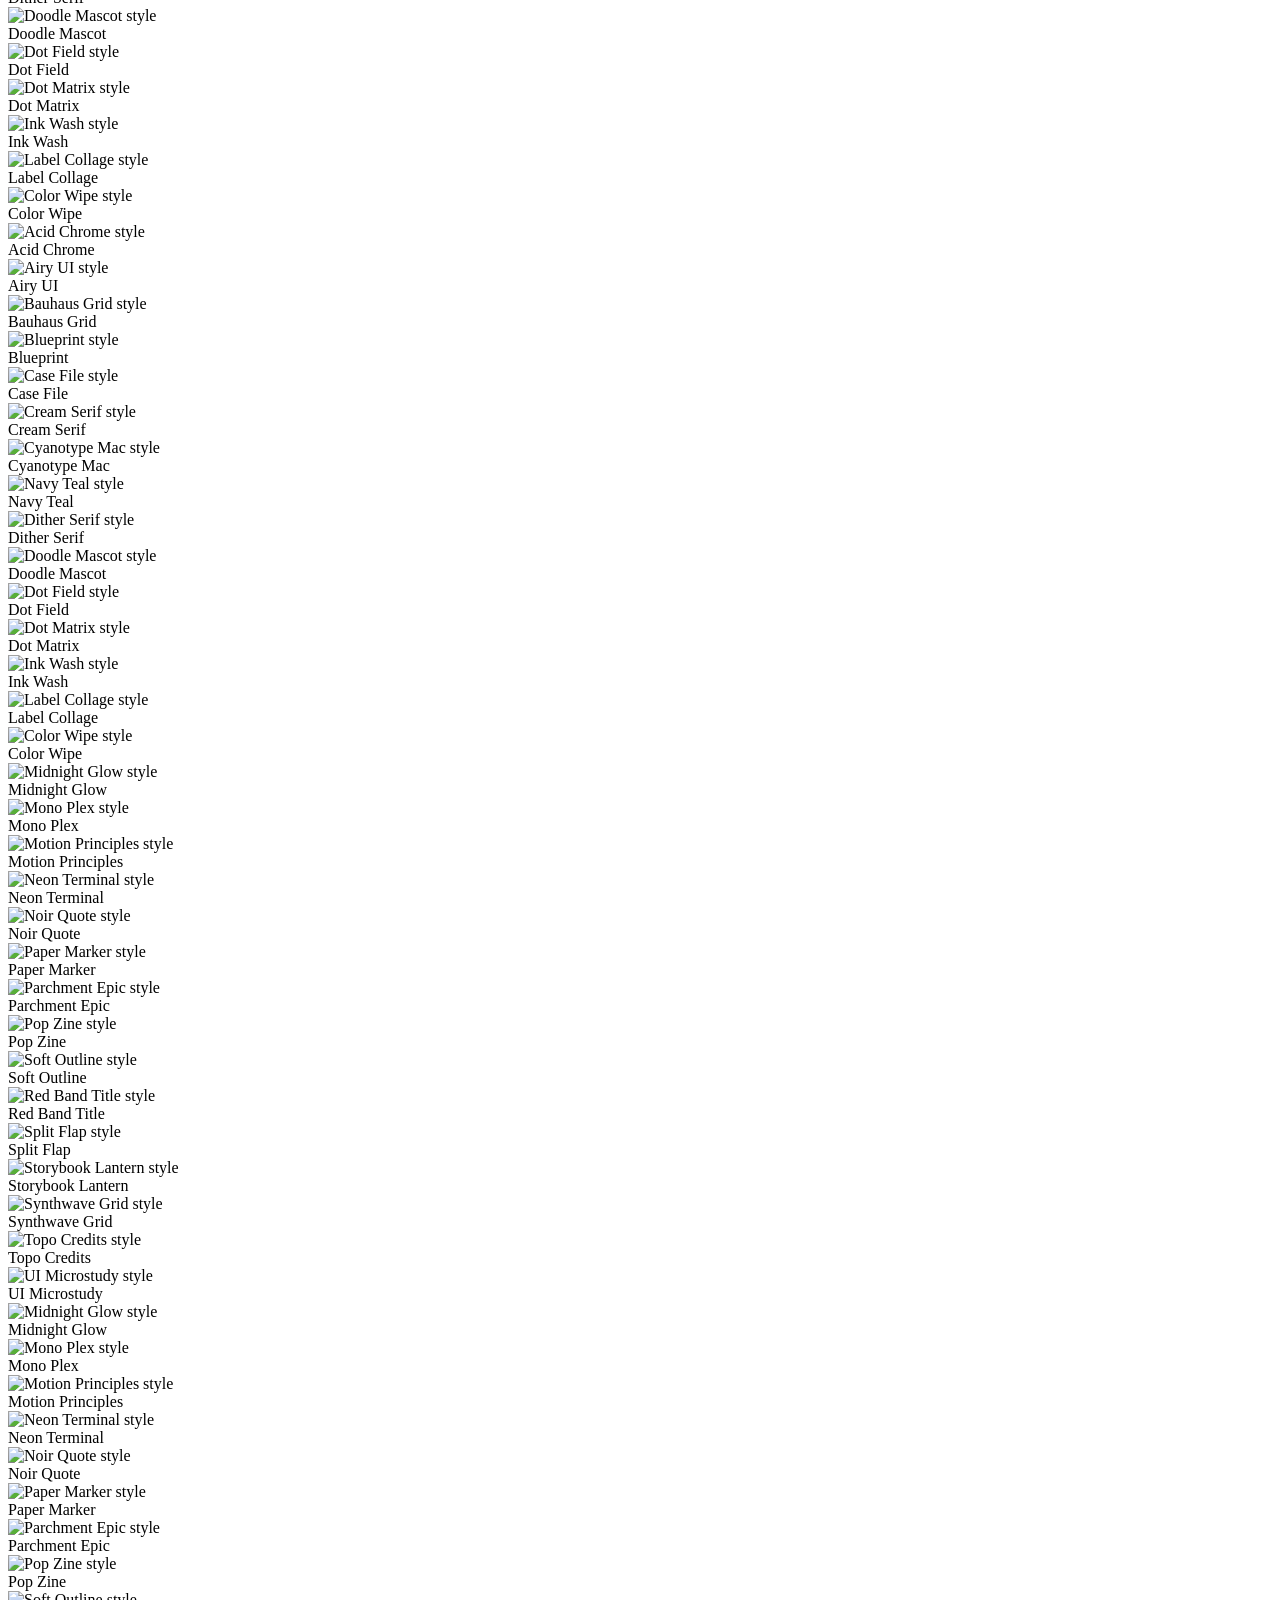
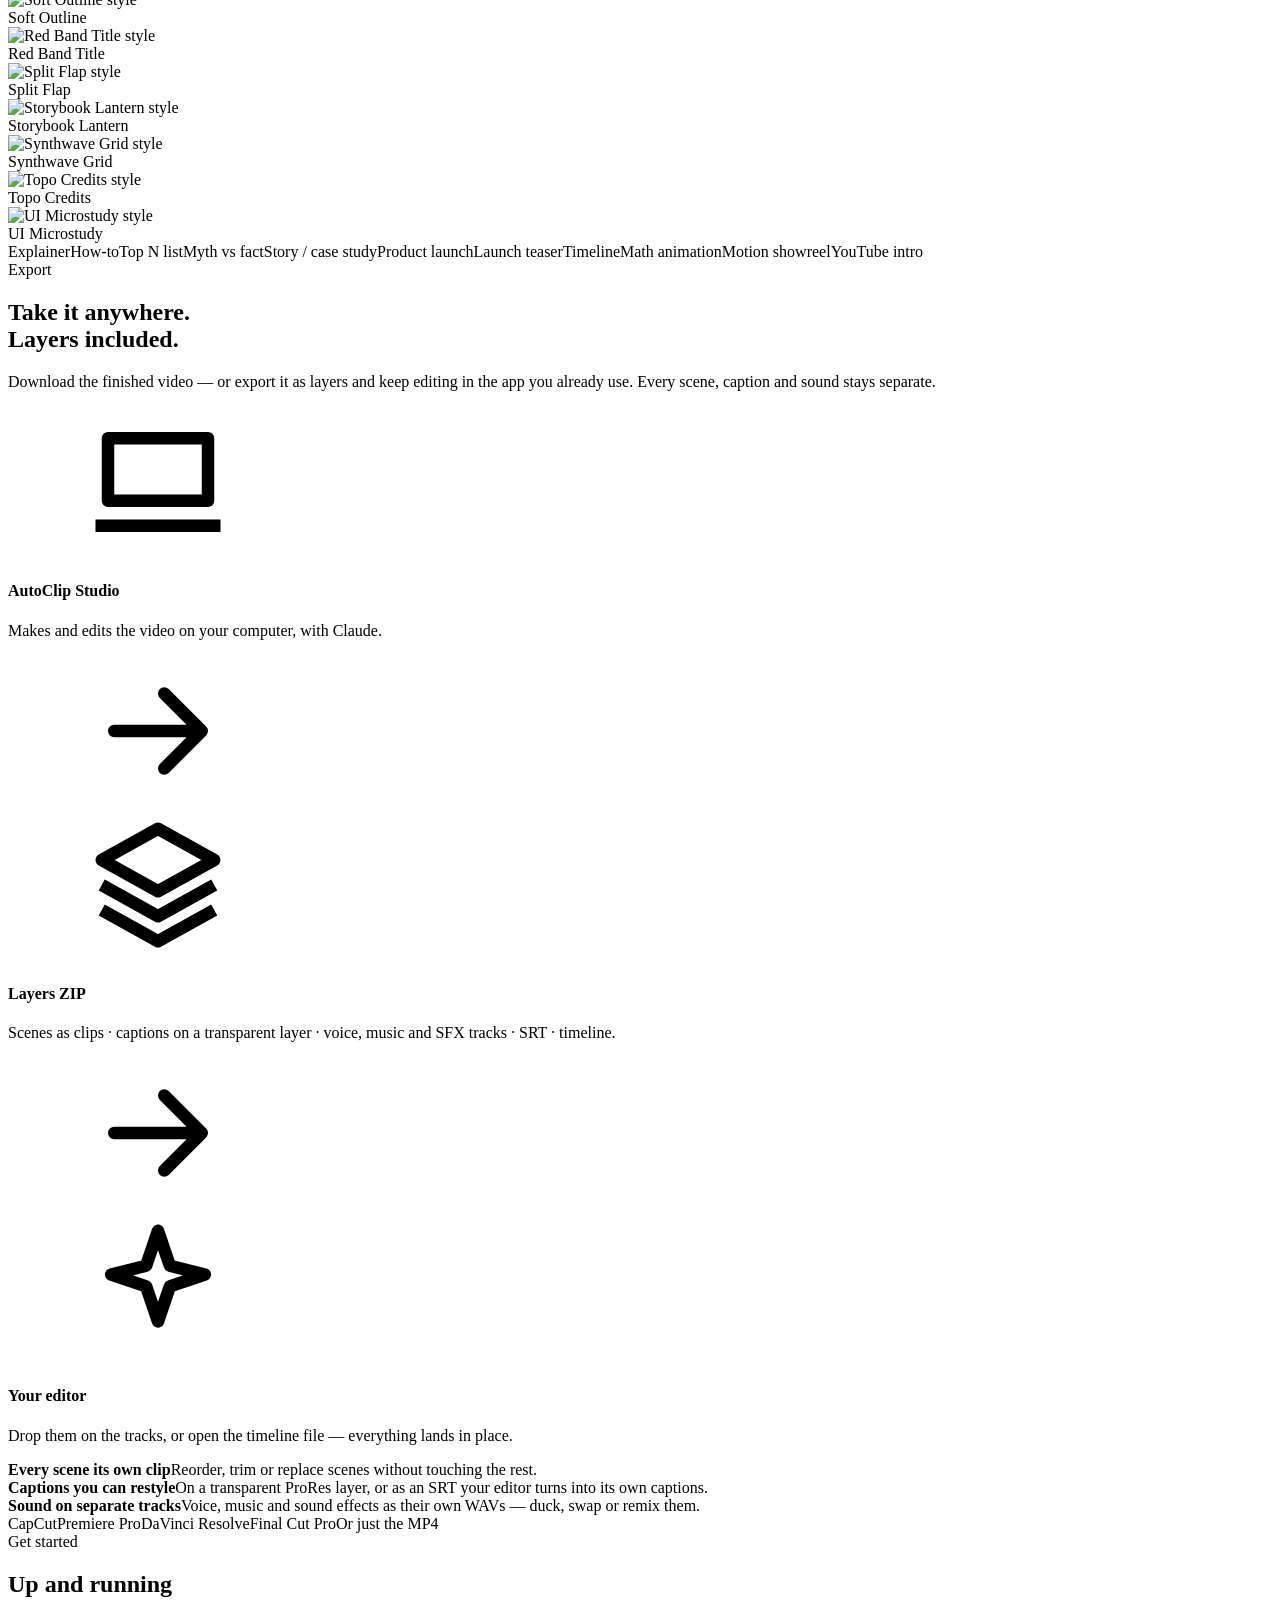
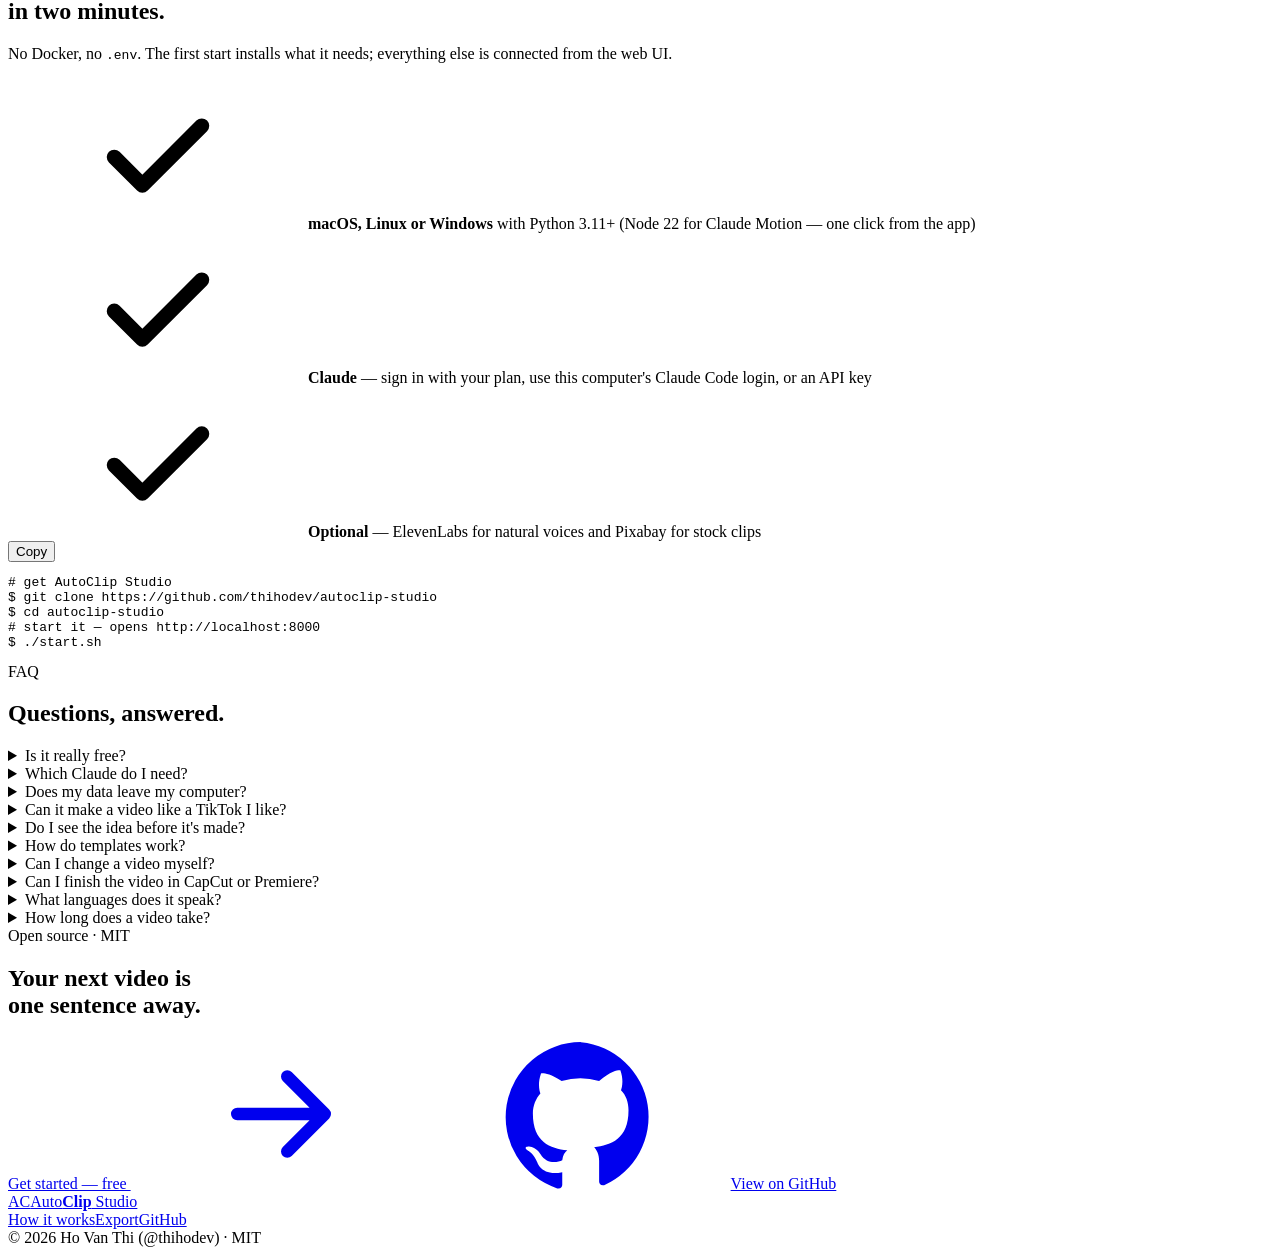
==== commit d94a916a: "Change only the music of a finished video A Music card in the AI & review tab takes a note ("more dr" ====
--- a/website/public/index.html
+++ b/website/public/index.html
@@ -186,7 +186,7 @@
         <div class="tags"><span>SplitText reveals</span><span>DrawSVG lines</span><span>Morphing icons</span><span>Charts</span><span>Visual QA</span></div></div>
         <div class="mini"><video src="/media/hero.mp4" autoplay muted loop playsinline></video></div></div></div>
       <div class="card span-2 rv"><span class="ico"><svg><use href="#i-pin"/></svg></span><h3>Review like a director</h3><p>Pin a note to the exact frame. Claude changes only that, in a new version.</p><div class="pins" aria-hidden="true"><div><b>0:09.2</b>Land the brain on the beat</div><div><b>0:15–0:18</b>Fill the battery slower</div><div class="go">Apply 2 comments with Claude</div></div></div>
-      <div class="card span-2 rv"><span class="ico"><svg><use href="#i-wave"/></svg></span><h3>Voice, music, sound</h3><p>ElevenLabs or free voices — or none. Music Claude composes for each video, timed to its scenes and rendered on your computer — original, no licenses — ducking under the voice; whooshes and pops on the beat.</p>
+      <div class="card span-2 rv"><span class="ico"><svg><use href="#i-wave"/></svg></span><h3>Voice, music, sound</h3><p>ElevenLabs or free voices — or none. Music Claude composes for each video, timed to its scenes and rendered on your computer — original, no licenses. Ask for different music later and only the music changes. Whooshes and pops on the beat.</p>
         <div class="wave" aria-hidden="true"><i style="height:40%"></i><i style="height:70%;animation-delay:-.2s"></i><i style="height:55%;animation-delay:-.4s"></i><i style="height:90%;animation-delay:-.6s"></i><i style="height:60%;animation-delay:-.8s"></i><i style="height:80%;animation-delay:-1s"></i><i style="height:45%;animation-delay:-.3s"></i><i style="height:75%;animation-delay:-.5s"></i><i style="height:50%;animation-delay:-.7s"></i><i style="height:85%;animation-delay:-.9s"></i><i style="height:35%;animation-delay:-.1s"></i><i style="height:65%;animation-delay:-1.1s"></i></div></div>
       <div class="card span-2 rv"><span class="ico"><svg><use href="#i-brand"/></svg></span><h3>Brand kits</h3><p>Logo, colors, fonts, intro and outro, b-roll and tone — imported from your website or GitHub in one step.</p>
         <div class="swatches" aria-hidden="true"><i style="background:#e8385a"></i><i style="background:#0f1115"></i><i style="background:#f3f4f6"></i><i style="background:#ff8a5b"></i></div></div>
